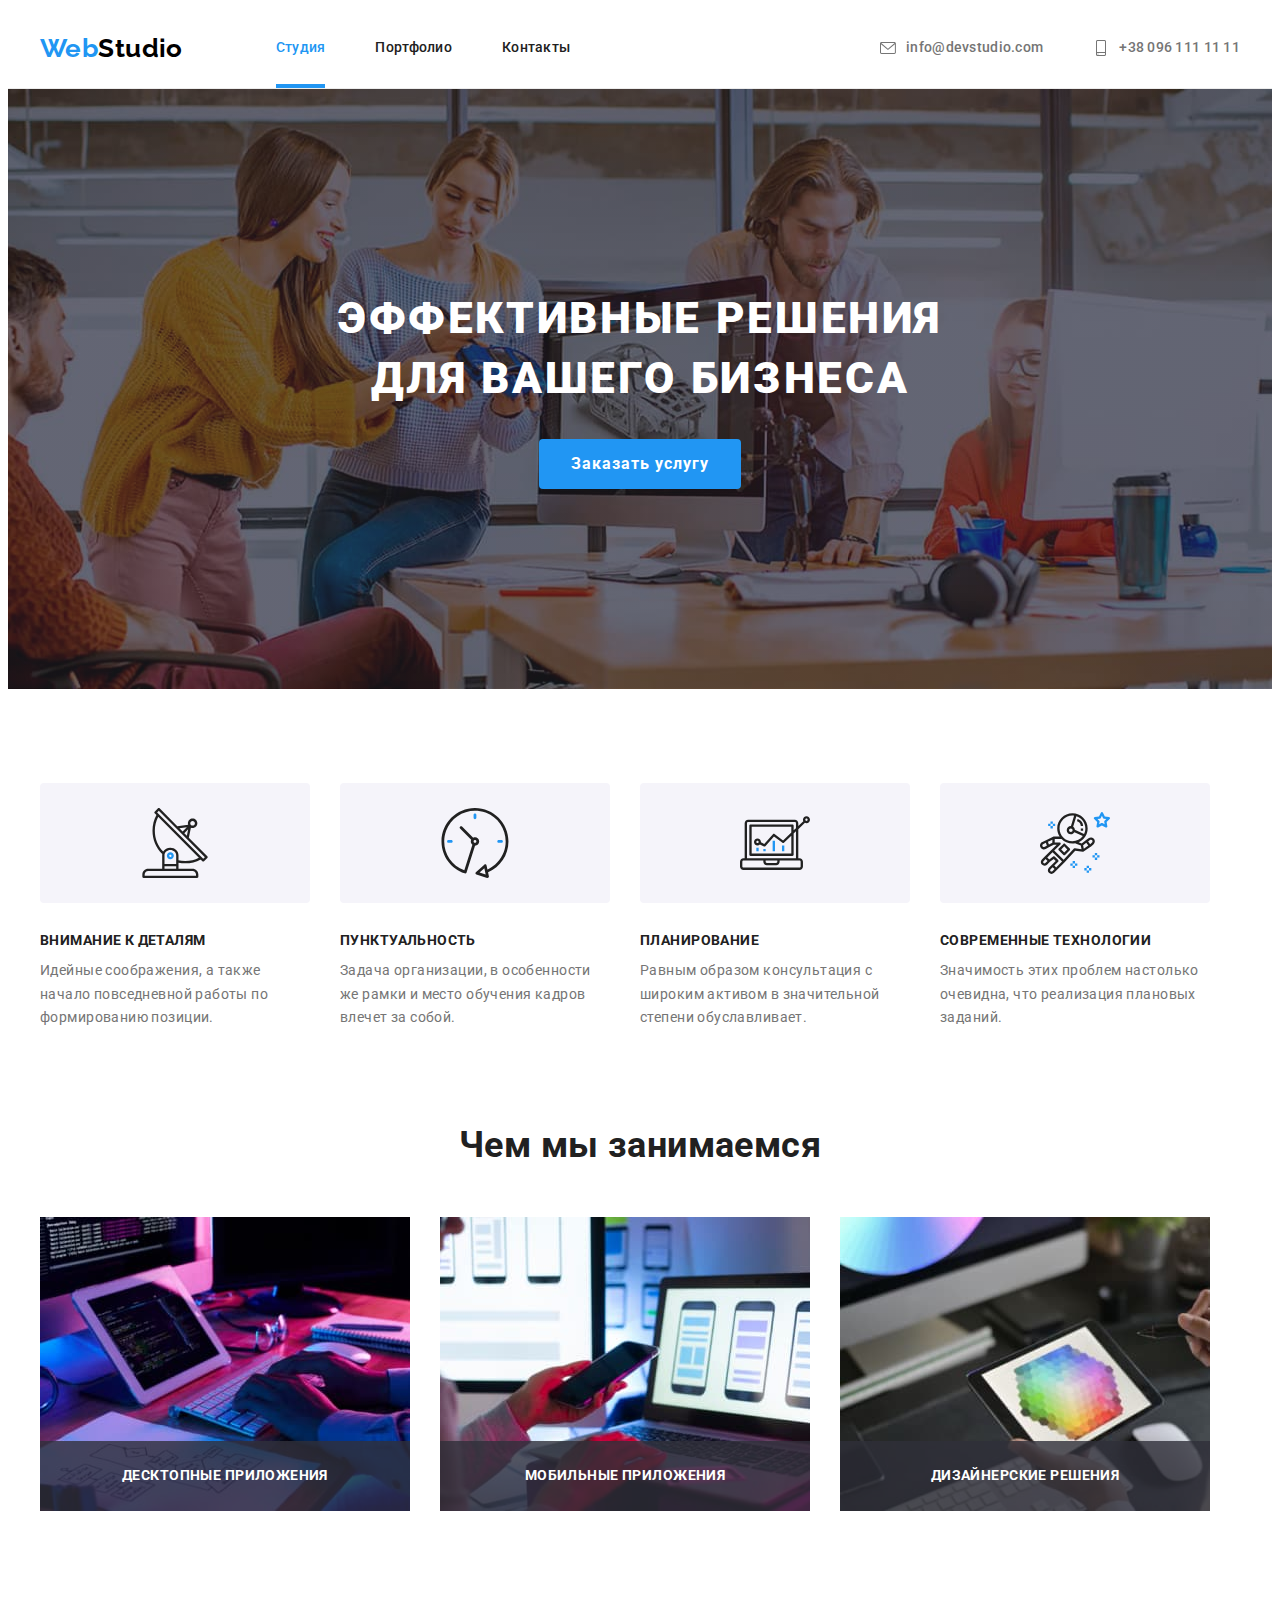
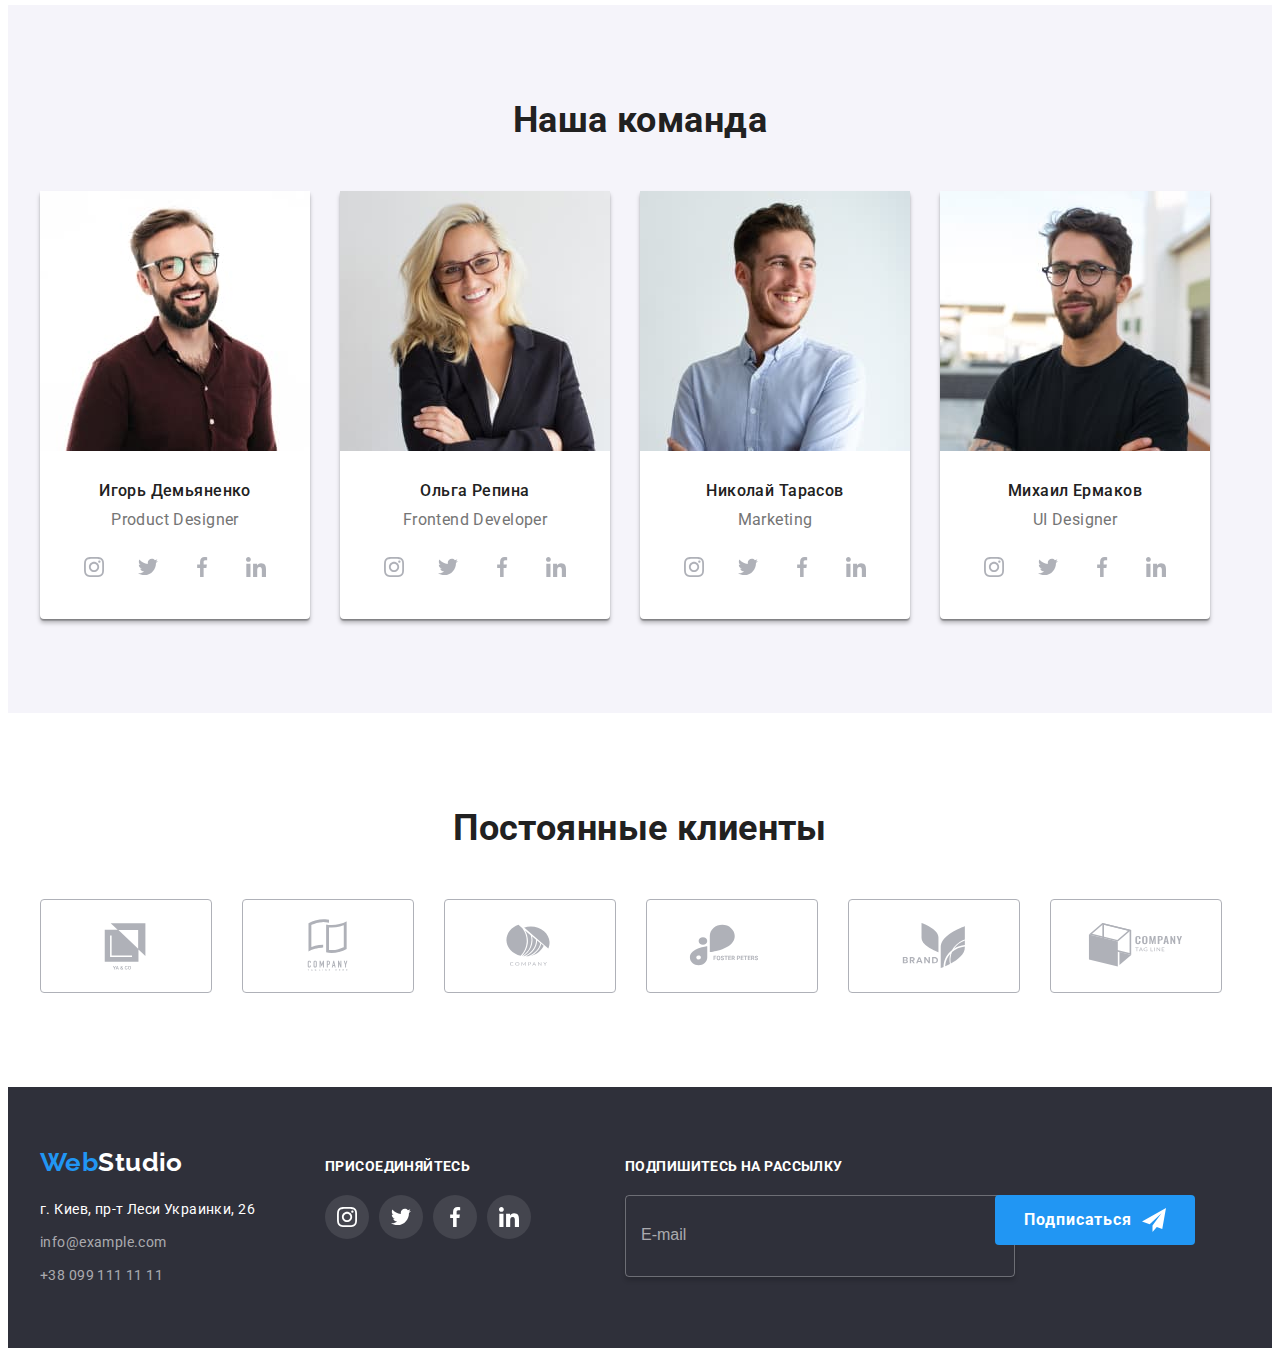
==== index.html @ c4091320 "Initial commit" ====
<!DOCTYPE html>
<html lang="ru">
  <head>
    <meta charset="UTF-8" />
    <meta http-equiv="X-UA-Compatible" content="IE=edge" />
    <meta name="goit-markup-hw-01" content="homework goit-markup-hw-01" />
    <title>WEBСтудия</title>
    <link rel="preconnect" href="https://fonts.googleapis.com" />
    <link rel="preconnect" href="https://fonts.gstatic.com" crossorigin />
    <link
      rel="stylesheet"
      href="https://cdnjs.cloudflare.com/ajax/libs/modern-normalize/1.1.0/modern-normalize.min.css"
      integrity="sha512-wpPYUAdjBVSE4KJnH1VR1HeZfpl1ub8YT/NKx4PuQ5NmX2tKuGu6U/JRp5y+Y8XG2tV+wKQpNHVUX03MfMFn9Q=="
      crossorigin="anonymous"
      referrerpolicy="no-referrer"
    />
    <link
      href="https://fonts.googleapis.com/css2?family=Raleway:wght@700&family=Roboto:wght@400;500;700;900&display=swap"
      rel="stylesheet"
    />
    <link rel="stylesheet" href="./css/main.min.css" />
</head>

  <body>
    <header class="header page-header--fixed" data-page-header>
      <div class="container">
        <!--navigation link-->
        <nav class="header__nav">
          <a href="./index.html" lang="en" class="brand-link link">
            <span class="brand-text-onehalf">Web</span><span class="brand-text-twohalf">Studio</span>
          </a>
          <ul class="header__list list">
            <li class="header__item">
              <a href="./index.html" class="header__link header__currentlink link">Студия</a>
            </li>
            <li class="header__item">
              <a href="./portfolio.html" class="header__link link">Портфолио</a>
            </li>
            <li class="header__item"><a href="" class="header__link link">Контакты</a></li>
          </ul>
        </nav>
        <ul class="header__contacts list">
          <li class="header__item header__item--muting">
            <a href="mailto:info@devstudio.com" class="header__link header__link--contact link">
              <svg class="header__icon">
                <use href="./images/icons.svg#icon-envelope"></use>
              </svg>
              info@devstudio.com
            </a>
          </li>
          <li class="header__item">
            <a href="tel:+380961111111" class="header__link header__link--contact link"
              ><svg class="header__icon">
                <use href="./images/icons.svg#icon-smartphone"></use>
              </svg>
              +38 096 111 11 11
            </a>
          </li>
        </ul>
      </div>
    </header>

    <main>
      <section class="tagline section">
        <div class="container">
          <h1 class="tagline__title">Эффективные решения для вашего бизнеса</h1>
          <button type="button" class="tagline__btn btn-fixed" data-modal-open>Заказать услугу</button>
        </div>
      </section>
      <section class="strengths section">
        <div class="container">
          <h2 hidden class="strengths__title visually-hidden">Наши качества</h2>
          <ul class="strengths__list list">
            <li class="strengths__item">
              <div class="strengths__accent">
                <svg class="strenghts__icon" width="70" height="70">
                  <use href="./images/icons.svg#icon-antenna"></use>
                </svg>
              </div>
              <h3 class="strengths__about">Внимание к деталям</h3>
              <p class="strengths__text">
                Идейные соображения, а также начало повседневной работы по формированию позиции.
              </p>
            </li>
            <li class="strengths__item">
              <div class="strengths__accent">
                <svg class="strenghts__icon" width="70" height="70">
                  <use href="./images/icons.svg#icon-clock"></use>
                </svg>
              </div>
              <h3 class="strengths__about">Пунктуальность</h3>
              <p class="strengths__text">
                Задача организации, в особенности же рамки и место обучения кадров влечет за собой.
              </p>
            </li>
            <li class="strengths__item">
              <div class="strengths__accent">
                <svg class="strenghts__icon" width="70" height="70">
                  <use href="./images/icons.svg#icon-diagram"></use>
                </svg>
              </div>
              <h3 class="strengths__about">Планирование</h3>
              <p class="strengths__text">
                Равным образом консультация с широким активом в значительной степени обуславливает.
              </p>
            </li>
            <li class="strengths__item">
              <div class="strengths__accent">
                <svg class="strenghts__icon" width="70" height="70">
                  <use href="./images/icons.svg#icon-astronaut"></use>
                </svg>
              </div>
              <h3 class="strengths__about">Современные технологии</h3>
              <p class="strengths__text">
                Значимость этих проблем настолько очевидна, что реализация плановых заданий.
              </p>
            </li>
          </ul>
        </div>
      </section>
      <section class="about section">
        <div class="container">
          <h2 class="about-title">Чем мы занимаемся</h2>
          <ul class="projects list">
            <li class="projects__item">
              <img
                src="./images/work-img-1.jpg"
                alt="Пример нашего проекта"
                width="370"
                height="294"
              />
              <p class="projects__title">Десктопные приложения</p>
            </li>
            <li class="projects__item">
              <img
                src="./images/work-img-2.jpg"
                alt="Пример нашего проекта"
                width="370"
                height="294"
              />
              <p class="projects__title">Мобильные приложения</p>
            </li>
            <li class="projects__item">
              <img
                src="./images/work-img-3.jpg"
                alt="Пример нашего проекта"
                width="370"
                height="294"
              />
              <p class="projects__title">Дизайнерские решения</p>
            </li>
          </ul>
        </div>
      </section>
      <section class="co-worker section">
        <div class="container">
          <h2 class="co-worker__title">Наша команда</h2>
          <ul class="employees list">
            <li class="employees__item">
              <img
                src="./images/command-photo-1.jpg"
                alt="Игорь Демьяненко"
                width="270"
                height="260"
              />
              <div class="employees__comment">
                <h3 class="employees__title">Игорь Демьяненко</h3>
                <p lang="en" class="employees__text">Product Designer</p>
                <ul class="soc list">
                  <li class="soc__item">
                    <a href="" class="soc__link link">
                      <svg class="soc__icon" width="20" height="20">
                        <use href="./images/icons.svg#icon-instagram"></use>
                      </svg>
                    </a>
                  </li>
                  <li class="soc__item">
                    <a href="" class="soc__link link">
                      <svg class="soc__icon" width="20" height="20">
                        <use href="./images/icons.svg#icon-twitter"></use>
                      </svg>
                    </a>
                  </li>
                  <li class="soc__item">
                    <a href="" class="soc__link link">
                      <svg class="soc__icon" width="20" height="20">
                        <use href="./images/icons.svg#icon-facebook"></use>
                      </svg>
                    </a>
                  </li>
                  <li class="soc__item">
                    <a href="" class="soc__link link">
                      <svg class="soc__icon" width="20" height="20">
                        <use href="./images/icons.svg#icon-linkedin"></use>
                      </svg>
                    </a>
                  </li>
                </ul>
              </div>
            </li>
            <li class="employees__item">
              <img src="./images/command-photo-2.jpg" alt="Ольга Репина" width="270" height="260" />
              <div class="employees__comment">
                <h3 class="employees__title">Ольга Репина</h3>
                <p lang="en" class="employees__text">Frontend Developer</p>
                <ul class="soc list">
                  <li class="soc__item">
                    <a href="" class="soc__link link">
                      <svg class="soc__icon" width="20" height="20">
                        <use href="./images/icons.svg#icon-instagram"></use>
                      </svg>
                    </a>
                  </li>
                  <li class="soc__item">
                    <a href="" class="soc__link link"
                      ><svg class="soc__icon" width="20" height="20">
                        <use href="./images/icons.svg#icon-twitter"></use></svg
                    ></a>
                  </li>
                  <li class="soc__item">
                    <a href="" class="soc__link link"
                      ><svg class="soc__icon" width="20" height="20">
                        <use href="./images/icons.svg#icon-facebook"></use></svg
                    ></a>
                  </li>
                  <li class="soc__item">
                    <a href="" class="soc__link link"
                      ><svg class="soc__icon" width="20" height="20">
                        <use href="./images/icons.svg#icon-linkedin"></use></svg
                    ></a>
                  </li>
                </ul>
              </div>
            </li>
            <li class="employees__item">
              <img
                src="./images/command-photo-3.jpg"
                alt="Николай Тарасов"
                width="270"
                height="260"
              />
              <div class="employees__comment">
                <h3 class="employees__title">Николай Тарасов</h3>
                <p lang="en" class="employees__text">Marketing</p>
                <ul class="soc list">
                  <li class="soc__item">
                    <a href="" class="soc__link link">
                      <svg class="soc__icon" width="20" height="20">
                        <use href="./images/icons.svg#icon-instagram"></use>
                      </svg>
                    </a>
                  </li>
                  <li class="soc__item">
                    <a href="" class="soc__link link"
                      ><svg class="soc__icon" width="20" height="20">
                        <use href="./images/icons.svg#icon-twitter"></use></svg
                    ></a>
                  </li>
                  <li class="soc__item">
                    <a href="" class="soc__link link"
                      ><svg class="soc__icon" width="20" height="20">
                        <use href="./images/icons.svg#icon-facebook"></use></svg
                    ></a>
                  </li>
                  <li class="soc__item">
                    <a href="" class="soc__link link"
                      ><svg class="soc__icon" width="20" height="20">
                        <use href="./images/icons.svg#icon-linkedin"></use></svg
                    ></a>
                  </li>
                </ul>
              </div>
            </li>
            <li class="employees__item">
              <img
                src="./images/command-photo-4.jpg"
                alt="Михаил Ермаков"
                width="270"
                height="260"
              />
              <div class="employees__comment">
                <h3 class="employees__title">Михаил Ермаков</h3>
                <p lang="en" class="employees__text">UI Designer</p>
                <ul class="soc list">
                  <li class="soc__item">
                    <a href="" class="soc__link link">
                      <svg class="soc__icon" width="20" height="20">
                        <use href="./images/icons.svg#icon-instagram"></use>
                      </svg>
                    </a>
                  </li>
                  <li class="soc__item">
                    <a href="" class="soc__link link"
                      ><svg class="soc__icon" width="20" height="20">
                        <use href="./images/icons.svg#icon-twitter"></use></svg
                    ></a>
                  </li>
                  <li class="soc__item">
                    <a href="" class="soc__link link"
                      ><svg class="soc__icon" width="20" height="20">
                        <use href="./images/icons.svg#icon-facebook"></use></svg
                    ></a>
                  </li>
                  <li class="soc__item">
                    <a href="" class="soc__link link"
                      ><svg class="soc__icon" width="20" height="20">
                        <use href="./images/icons.svg#icon-linkedin"></use></svg
                    ></a>
                  </li>
                </ul>
              </div>
            </li>
          </ul>
        </div>
      </section>
      <section class="partners section">
        <div class="container">
          <h2 class="partners__title">Постоянные клиенты</h2>
          <ul class="partners__list list">
            <li class="partners__item">
              <a href="" class="partners__link link">
                <svg class="partners__icon">
                  <use href="./images/icons.svg#icon-logo-1"></use>
                </svg>
              </a>
            </li>
            <li class="partners__item">
              <a href="" class="partners__link link">
                <svg class="partners__icon">
                  <use href="./images/icons.svg#icon-logo-2"></use>
                </svg>
              </a>
            </li>
            <li class="partners__item">
              <a href="" class="partners__link link">
                <svg class="partners__icon">
                  <use href="./images/icons.svg#icon-logo-3"></use>
                </svg>
              </a>
            </li>
            <li class="partners__item">
              <a href="" class="partners__link link">
                <svg class="partners__icon">
                  <use href="./images/icons.svg#icon-logo-4"></use>
                </svg>
              </a>
            </li>
            <li class="partners__item">
              <a href="" class="partners__link link">
                <svg class="partners__icon" >
                  <use href="./images/icons.svg#icon-logo-5"></use>
                </svg>
              </a>
            </li>
            <li class="partners__item">
              <a href="" class="partners__link link">
                <svg class="partners__icon" >
                  <use href="./images/icons.svg#icon-logo-6"></use>
                </svg>
              </a>
            </li>
          </ul>
        </div>
      </section>
    </main>

    <footer class="footer">
      <div class="container">
        <div class="footer-contacts">
          <a href="./index.html" lang="en" class="footer-brand-link link"
            ><span class="brand-text-onehalf">Web</span
            ><span class="brand-text-twohalf-second">Studio</span></a
          >
          <address class="footer-address">
            <ul class="address list">
              <li class="address__item">
                <a
                  href="https://goo.gl/maps/UJ2vtWxeUtUVGGgd9"
                  target="_blank"
                  rel="noreferrer nofollow noopener"
                  class="address__link address__link--geo link"
                  >г. Киев, пр-т Леси Украинки, 26</a
                >
              </li>
              <li class="address__item">
                <a href="mailto:info@example.com" class="address__link link">info@example.com</a>
              </li>
              <li class="address__item">
                <a href="tel:+380991111111" class="address__link link">+38 099 111 11 11</a>
              </li>
            </ul>
          </address>
        </div>
        <div class="our-soc">
          <h2 class="our-soc__title">Присоединяйтесь</h2>
          <ul class="our-soc__list list">
            <li class="our-soc__item">
              <a href="" class="our-soc__link link">
                <svg class="our-soc__icon" width="20" height="20">
                  <use href="./images/icons.svg#icon-instagram"></use>
                </svg>
              </a>
            </li>
            <li class="our-soc__item">
              <a href="" class="our-soc__link link">
                <svg class="our-soc__icon" width="20" height="20">
                  <use href="./images/icons.svg#icon-twitter"></use>
                </svg>
              </a>
            </li>
            <li class="our-soc__item">
              <a href="" class="our-soc__link link"
                ><svg class="our-soc__icon" width="20" height="20">
                  <use href="./images/icons.svg#icon-facebook"></use>
                </svg>
              </a>
            </li>
            <li class="our-soc__item">
              <a href="" class="our-soc__link link">
                <svg class="our-soc__icon" width="20" height="20">
                  <use href="./images/icons.svg#icon-linkedin"></use>
                </svg>
              </a>
            </li>
          </ul>
        </div>
        <div class="distribution">
          <p class="distribution__title">Подпишитесь на рассылку</p>
          <form  class="distribution__form">
          <label class="distribution__label">
            <input type="email" name="add-email-to-distribution" placeholder="E-mail" class="distribution__input" required>
          </label>
          <button type="submit" class="btn-fixed distribution__btn">
            Подписаться
            <svg class="distribution__icon" width="24" height="24">
              <use href="./images/icons.svg#icon-send"></use>
            </svg>
          </button>
          </form>
        </div>
      </div>
    </footer>
    <div class="backdrop is-hidden" data-modal>
      <div class="modal">
        <button type="button" class="modal-close-btn" data-modal-close>
          <svg class="modal-close-icon" width="18" height="18">
            <use href="./images/icons.svg#icon-close"></use>
          </svg>
        </button>
        <p class="modal-title">Оставьте свои данные, мы вам перезвоним</p>
        <form  class="modal-group-input">
          <label class="modal-label"><p class="modal-label-text">Имя</p><span class="modal-input-centre"><input type="text" name="visitor-name" class="modal-input" required
            ><svg class="modal-input-icon" width="18" height="18">
            <use href="./images/icons.svg#icon-person"></use>
          </svg></span></label>
          <label class="modal-label"><p class="modal-label-text">Телефон</p><span class="modal-input-centre"><input type="tel" name="visitor-tel" class="modal-input" required
            ><svg class="modal-input-icon" width="18" height="18">
            <use href="./images/icons.svg#icon-phone"></use>
          </svg></span></label>
          <label class="modal-label"><p class="modal-label-text">Почта</p><span class="modal-input-centre"><input type="email" name="visitor-email" class="modal-input" required
            ><svg class="modal-input-icon" width="18" height="18">
              <use href="./images/icons.svg#icon-mail"></use>
            </svg></span></label>
          <label class="modal-label" for="modal-comment"><p class="modal-label-text">Комментарий</p></label>
          <textarea name="modal-comment" id="modal-comment" placeholder="Введите текст" class="modal-input modal-textarea"></textarea>
          <label class="modal-label-check"><input type="checkbox" name="visitor-agreement" value="agreement" class="modal-input-chek visually-hidden"><svg class="modal-check-icon" width="16" height="15">
            <use href="./images/icons.svg#icon-check"></use>
          </svg><p class="modal-check-text">Соглашаюсь с рассылкой и принимаю&nbsp;</p><a href="" target="_blank" rel="noreferrer nofollow noopener" title="Условия договора" class="modal-link-agreement link">Условия договора</a></label>
          <button type="submit" class="modal-submit-btn btn-fixed">Отправить</button>
        </form>
      </div>
    </div>
    <script src="./js/modal.js"></script>
  </body>
</html>
---- css/main.min.css ----
:root{--brand-color-one: #2196f3;--brand-color-two: #000000;--brand-second-color-two: #ffffff;--main-color: #212121;--second-color: #757575;--accent-color: #2196f3;--main-backgroundcolor: #ffffff;--second-backgroundcolor: #e5e5e5;--accent-backgroundcolor: #f5f4fa;--tagline-backgroundcolor: #2f303a;--tagline-color: #ffffff;--btn-text-color: #ffffff;--btn-accent-backgroundcolor: #188ce8;--section-padding: 30px;--typical-distance: 30px;--margin-section: 215px}body{font-family:"Roboto",sans-serif;font-size:14px;letter-spacing:.03em;color:var(--main-color);background-color:var(--main-backgroundcolor)}a:focus,button:focus{outline-color:var(--accent-color)}address{font-style:normal}h1,h2,h3,h4,h5,h6,p{margin:0}img{display:block;max-width:100%;height:auto}.list{margin:0;padding-left:0;list-style:none}.link{text-decoration:none;color:inherit}.link::visited{text-decoration:none}.section{padding-bottom:94px}.container{width:1200px;padding:0 15px;margin:0 auto}.visually-hidden{position:absolute;width:1px;height:1px;margin:-1px;border:0;padding:0;white-space:nowrap;clip-path:inset(100%);clip:rect(0 0 0 0);overflow:hidden}.btn-fixed{min-width:200px;height:50px;font-family:inherit;font-weight:700;font-size:16px;line-height:1.88;display:block;align-items:center;text-align:center;letter-spacing:.06em;border:none;border-radius:4px;color:var(--btn-text-color);background-color:var(--accent-color);cursor:pointer}.is-hidden{opacity:0;visibility:hidden;pointer-events:none}.no-scroll{overflow:hidden;padding-right:17px}.brand-link{font-family:"Raleway";font-weight:700;font-size:26px;line-height:1.19;padding-top:25px;padding-bottom:25px;margin-right:93px}.brand-text-onehalf{color:var(--brand-color-one)}.brand-text-twohalf{color:var(--brand-color-two)}.brand-text-twohalf-second{color:var(--brand-second-color-two)}.footer-brand-link{font-family:"Raleway";font-weight:700;font-size:26px;line-height:1.19}.header{background-color:var(--main-backgroundcolor);border-bottom:1px solid #ececec;height:80px}.header__nav{display:flex;align-content:center;height:80px}.header__list{display:flex;margin:0 auto}.header__item{display:flex;align-content:center}.header__item:not(:last-child){margin-right:50px}.header__item--muting{color:var(--second-color)}.header__contacts{display:flex;align-content:center}.header__link{font-family:"Roboto";font-style:normal;font-weight:500;line-height:1.14;letter-spacing:.02em;color:var(--main-color);padding-top:32px;padding-bottom:28px;transition:color 250ms cubic-bezier(0.4, 0, 0.2, 1)}.header__link:hover,.header__link:focus{color:var(--accent-color)}.header__link--contact{color:var(--second-color);padding-bottom:32px;display:flex;align-items:center;gap:10px}.header__currentlink{display:flex;flex-direction:column;color:var(--accent-color);border-bottom:4px solid var(--accent-color)}.header__icon{fill:currentColor;width:16px;height:16px}.header .container{display:flex;align-content:center;justify-content:space-between}.tagline{background-color:var(--tagline-backgroundcolor);background-image:linear-gradient(rgba(47, 48, 58, 0.4), rgba(47, 48, 58, 0.4)),url(../images/home.jpg);background-repeat:no-repeat;background-position:center;background-size:cover;max-width:1600px;max-height:600px;margin:0 auto;padding:200px 0}.tagline__title{font-weight:900;font-size:44px;line-height:1.36;text-align:center;letter-spacing:.06em;text-transform:uppercase;color:var(--tagline-color);max-width:700px;margin-left:auto;margin-right:auto;margin-bottom:var(--typical-distance)}.tagline__btn{padding:10px 32px;margin:0 auto;transition:background-color 250ms cubic-bezier(0.4, 0, 0.2, 1)}.tagline__btn:hover,.tagline__btn:focus{background-color:var(--btn-accent-backgroundcolor)}.strengths{padding-top:94px}.strengths__list{display:flex;justify-content:center}.strengths__item:not(:last-child){margin-right:var(--typical-distance);max-width:270px}.strengths__accent{border-radius:4px;border:none;background-color:var(--accent-backgroundcolor);width:270px;height:120px;margin-bottom:var(--typical-distance);display:flex;align-items:center;justify-content:center}.strengths__about{font-weight:700;font-size:14px;line-height:1.14;text-transform:uppercase;color:var(--main-color);margin-bottom:10px}.strengths__text{font-size:14px;line-height:1.71;color:var(--second-color)}.about-title{font-weight:700;font-size:36px;line-height:1.17;text-align:center;color:var(--main-color);margin-bottom:50px}.projects{display:flex}.projects__item{position:relative}.projects__item:not(:last-child){margin-right:var(--typical-distance)}.projects__title{font-weight:700;line-height:1.14;text-align:center;text-transform:uppercase;color:#fff;width:100%;height:70px;background-color:rgba(47,48,58,.8);display:flex;align-items:center;justify-content:center;position:absolute;bottom:0}.co-worker{background-color:var(--accent-backgroundcolor);padding:94px 0}.co-worker__title{font-weight:700;font-size:36px;line-height:1.17;text-align:center;color:var(--main-color);margin-bottom:50px}.employees{display:flex}.employees__item{width:270px;height:428px;background-color:var(--main-backgroundcolor);border-radius:0px 0px 4px 4px;box-shadow:0px 4px 4px rgba(0,0,0,.25),0px 1px 1px rgba(0,0,0,.14),0px 2px 1px rgba(0,0,0,.2)}.employees__item:not(:last-child){margin-right:var(--typical-distance)}.employees__comment{padding-top:var(--typical-distance);padding-bottom:var(--typical-distance)}.employees__title{font-weight:500;font-size:16px;line-height:1.19;text-align:center;color:var(--main-color);margin-bottom:10px}.employees__text{font-size:16px;line-height:1.19;text-align:center;color:var(--second-color);margin-bottom:16px}.soc{display:flex;justify-content:center;background-color:var(--main-backgroundcolor)}.soc__item{width:44px;height:44px;border-radius:50%;color:#afb1b8;background-color:var(--main-backgroundcolor);margin-left:10px;transition:color 250ms cubic-bezier(0.4, 0, 0.2, 1),background-color 250ms cubic-bezier(0.4, 0, 0.2, 1)}.soc__item:first-child{margin-left:0}.soc__item:hover,.soc__item:focus{background-color:var(--accent-color);color:#fff}.soc__link{display:flex;align-items:center;justify-content:center;width:100%;height:100%;color:currentColor}.soc__icon{fill:currentColor}.partners{padding:94px 0}.partners__title{font-weight:700;font-size:36px;line-height:1.17;text-align:center;color:var(--main-color);margin-bottom:50px}.partners__list{display:flex}.partners__item{margin-left:30px}.partners__item:first-child{margin-left:0}.partners__link{display:flex;align-items:center;justify-content:center;width:170px;height:92px;border:1px solid #afb1b8;border-radius:4px;color:#afb1b8;transition:color 250ms cubic-bezier(0.4, 0, 0.2, 1),border-color 250ms cubic-bezier(0.4, 0, 0.2, 1)}.partners__link:focus,.partners__link:hover{color:var(--accent-color);border-color:var(--accent-color)}.partners__icon{fill:currentColor;width:106px;height:60px}.portfolio{padding-top:94px}.filters{display:flex;justify-content:center;margin-bottom:50px}.filters__item:not(:last-child){margin-right:8px}.filters__button{font-family:inherit;font-weight:500;font-size:16px;line-height:1.62;text-align:center;letter-spacing:.03em;color:var(--main-color);background-color:var(--accent-backgroundcolor);cursor:pointer;border:none;border-radius:4px;padding:6px 22px;transition:color 250ms cubic-bezier(0.4, 0, 0.2, 1),background-color 250ms cubic-bezier(0.4, 0, 0.2, 1),box-shadow 250ms cubic-bezier(0.4, 0, 0.2, 1)}.filters__button:hover,.filters__button:focus{color:var(--btn-text-color);background-color:var(--accent-color);box-shadow:0px 3px 1px rgba(0,0,0,.1),0px 1px 2px rgba(0,0,0,.08),0px 2px 2px rgba(0,0,0,.12)}.gallery{display:flex;flex-wrap:wrap;margin:-15px;border-top:none}.gallery__link{box-shadow:none;display:block;transition:box-shadow 250ms cubic-bezier(0.4, 0, 0.2, 1)}.gallery__link:hover,.gallery__link:focus{box-shadow:0px 1px 1px rgba(0,0,0,.12),0px 4px 4px rgba(0,0,0,.06),1px 4px 6px rgba(0,0,0,.16)}.gallery__item{flex-basis:calc(33.3333333333% - var(--typical-distance));margin:calc(var(--typical-distance)/2)}.gallery__content{padding:20px 24px;border:1px solid #eee;border-top:none}.gallery__title{font-weight:700;font-size:18px;line-height:2;letter-spacing:.06em;color:var(--main-color);margin-bottom:4px}.gallery__text{font-size:16px;line-height:1.88;color:var(--second-color)}.gallery__slide{position:relative;overflow:hidden}.gallery__about{font-size:18px;line-height:1.56;color:#fff;background-color:rgba(33,150,243,.9);position:absolute;top:0;height:100%;overflow:auto;padding:63px 24px;transform:translateY(100%);transition:transform 250ms cubic-bezier(0.4, 0, 0.2, 1)}.gallery__link:focus .gallery__about,.gallery__link:hover .gallery__about{transform:translateY(0%)}.gallery__about::-webkit-scrollbar{width:4px}.gallery__about::-webkit-scrollbar-track{box-shadow:inset 0 0 6px rgba(0,0,0,.3)}.gallery__about::-webkit-scrollbar-thumb{background-color:#2164ff;outline:1px solid #708090}.address__item:not(:last-child){margin-bottom:9px}.address__link{line-height:1.71;color:rgba(255,255,255,.6);transition:color 250ms cubic-bezier(0.4, 0, 0.2, 1)}.address__link:hover,.address__link:focus{color:var(--accent-color)}.address__link--geo{color:var(--tagline-color)}.our-soc{margin-left:70px;margin-right:94px}.our-soc__title{font-weight:700;font-size:14px;line-height:1.14;text-transform:uppercase;color:#fff;margin-bottom:20px}.our-soc__list{display:flex;justify-content:center}.our-soc__item{margin-left:10px}.our-soc__item:first-child{margin-left:0}.our-soc__link{display:flex;align-items:center;justify-content:center;width:44px;height:44px;border-radius:50%;color:#fff;background-color:rgba(255,255,255,.1);transition:background-color 250ms cubic-bezier(0.4, 0, 0.2, 1)}.our-soc__link:hover,.our-soc__link:focus{background-color:var(--accent-color)}.our-soc__icon{fill:currentColor}.distribution{width:570px}.distribution__title{font-weight:700;font-size:14px;line-height:1.14;text-transform:uppercase;color:#fff;margin-bottom:20px}.distribution__form{display:flex;justify-content:space-between}.distribution__label{margin-right:12px;width:100%}.distribution__input{height:50px;width:100%;background-color:rgba(0,0,0,0);border:1px solid rgba(255,255,255,.3);box-shadow:0px 4px 4px rgba(0,0,0,.15);border-radius:4px;padding:15px;color:var(--main-backgroundcolor)}.distribution__input::placeholder{font-size:16px;line-height:1.25;color:rgba(255,255,255,.6)}.distribution__btn{display:flex;align-items:center;justify-content:center;margin:0 auto;transition:background-color 250ms cubic-bezier(0.4, 0, 0.2, 1)}.distribution__btn:hover,.distribution__btn:focus{background-color:var(--btn-accent-backgroundcolor)}.distribution__icon{fill:currentColor;margin-left:10px}.footer{background-color:var(--tagline-backgroundcolor);padding-top:60px;padding-bottom:60px}.footer-brand-link{display:block;margin-bottom:20px}.footer .container{display:flex;align-items:baseline}.backdrop{position:fixed;top:0;left:0;width:100%;height:100%;background-color:rgba(25,28,38,.252);transition:opacity 250ms cubic-bezier(0.4, 0, 0.2, 1),visibility 250ms cubic-bezier(0.4, 0, 0.2, 1)}.backdrop.is-hidden .modal{transform:scale(0) rotate(-360deg)}.modal{position:absolute;top:calc((100% - 581px)/2);left:calc((100% - 528px)/2);min-width:528px;min-height:581px;background-color:#fff;border-radius:4px;transform:scale(1) rotate(0);transition:transform 250ms cubic-bezier(0.4, 0, 0.2, 1);padding:40px}.modal-close-btn{position:absolute;right:8px;top:8px;width:30px;height:30px;border:1px solid #999;border-radius:50%;background-color:rgba(0,0,0,0);display:flex;align-items:center;justify-content:center;color:#000}.modal-close-btn:hover,.modal-close-btn:focus{cursor:pointer;color:var(--btn-accent-backgroundcolor)}.modal-close-icon{fill:currentColor;transition:fill 250ms cubic-bezier(0.4, 0, 0.2, 1)}.modal-title{font-weight:700;font-size:20px;line-height:1.15;text-align:center;color:var(--main-color);margin-bottom:12px}.modal-group-input{display:flex;flex-direction:column}.modal-label{font-size:12px;line-height:1.17;letter-spacing:.01em;color:#757575;margin-bottom:4px}.modal-input-centre{position:relative;padding:12px 0px;margin-bottom:10px}.modal-input-icon{position:absolute;left:12px;top:50%;transform:translateY(-50%);fill:var(--main-color);transition:fill 250ms cubic-bezier(0.4, 0, 0.2, 1);z-index:-1}.modal-label-text{margin-bottom:4px}.modal-input{height:40px;width:100%;background-color:rgba(0,0,0,0);border:1px solid rgba(33,33,33,.2);border-radius:4px;padding-left:42px;outline-color:inherit;transition:color 250ms cubic-bezier(0.4, 0, 0.2, 1),border 250ms cubic-bezier(0.4, 0, 0.2, 1)}.modal-input::placeholder{color:rgba(117,117,117,.5)}.modal-input:hover,.modal-input:focus{border:1px solid var(--accent-color)}.modal-input:focus{outline-color:var(--accent-color)}.modal-input:hover~.modal-input-icon,.modal-input:focus~.modal-input-icon{fill:var(--accent-color)}.modal-textarea{width:100%;height:120px;resize:none;padding:12px 16px;margin-bottom:20px}.modal-label-check{display:flex;align-items:center;justify-content:center;margin-bottom:30px}.modal-check-icon{margin-right:7px;fill:rgba(0,0,0,0);border:1px solid var(--main-color);border-radius:2px;transition:background-color 250ms cubic-bezier(0.4, 0, 0.2, 1),fill 250ms cubic-bezier(0.4, 0, 0.2, 1),border 250ms cubic-bezier(0.4, 0, 0.2, 1)}.modal-input-chek:checked~.modal-check-icon{fill:var(--main-backgroundcolor);background-color:var(--accent-color);border:none}.modal-check-text{font-size:14px;line-height:1.71;color:var(--second-color)}.modal-link-agreement{font-size:14px;line-height:1.71;text-decoration-line:underline;color:var(--accent-color);margin-left:5px}.modal-submit-btn{display:flex;align-items:center;justify-content:center;margin:0 auto;transition:background-color 250ms cubic-bezier(0.4, 0, 0.2, 1)}.modal-submit-btn:hover,.modal-submit-btn:focus{background-color:var(--btn-accent-backgroundcolor)}/*# sourceMappingURL=main.min.css.map */
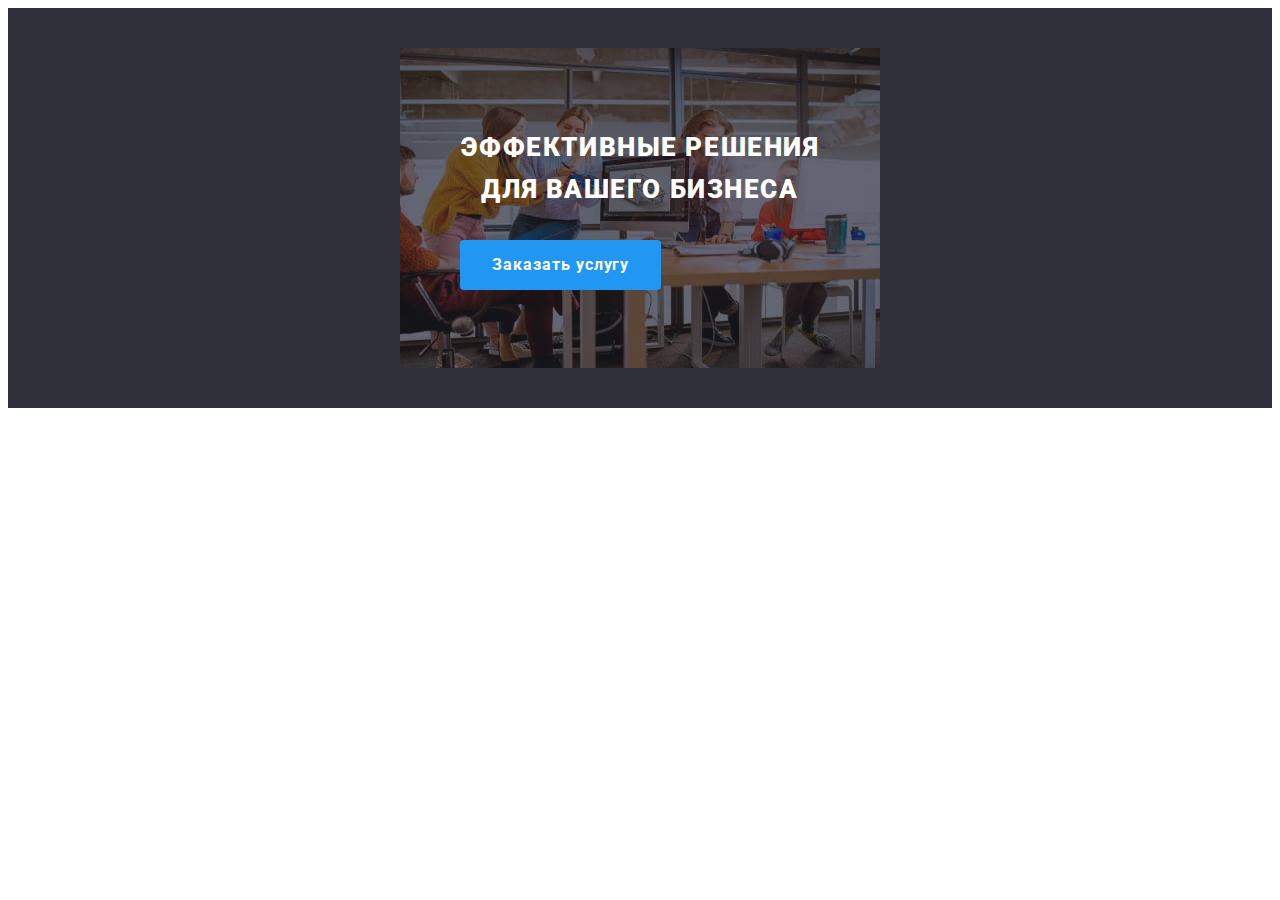
==== commit 2233351f: "tagline only adaptive" ====
--- a/index.html
+++ b/index.html
@@ -3,7 +3,7 @@
   <head>
     <meta charset="UTF-8" />
     <meta http-equiv="X-UA-Compatible" content="IE=edge" />
-    <meta name="goit-markup-hw-01" content="homework goit-markup-hw-01" />
+    <meta name="goit-markup-hw-08" content="homework goit-markup-hw-08" />
     <title>WEBСтудия</title>
     <link rel="preconnect" href="https://fonts.googleapis.com" />
     <link rel="preconnect" href="https://fonts.gstatic.com" crossorigin />
@@ -22,9 +22,8 @@
 </head>
 
   <body>
-    <header class="header page-header--fixed" data-page-header>
+    <!-- <header class="header page-header--fixed" data-page-header>
       <div class="container">
-        <!--navigation link-->
         <nav class="header__nav">
           <a href="./index.html" lang="en" class="brand-link link">
             <span class="brand-text-onehalf">Web</span><span class="brand-text-twohalf">Studio</span>
@@ -58,7 +57,7 @@
           </li>
         </ul>
       </div>
-    </header>
+    </header> -->
 
     <main>
       <section class="tagline section">
@@ -67,7 +66,7 @@
           <button type="button" class="tagline__btn btn-fixed" data-modal-open>Заказать услугу</button>
         </div>
       </section>
-      <section class="strengths section">
+      <!-- <section class="strengths section">
         <div class="container">
           <h2 hidden class="strengths__title visually-hidden">Наши качества</h2>
           <ul class="strengths__list list">
@@ -117,8 +116,8 @@
             </li>
           </ul>
         </div>
-      </section>
-      <section class="about section">
+      </section> -->
+      <!-- <section class="about section">
         <div class="container">
           <h2 class="about-title">Чем мы занимаемся</h2>
           <ul class="projects list">
@@ -151,8 +150,8 @@
             </li>
           </ul>
         </div>
-      </section>
-      <section class="co-worker section">
+      </section> -->
+      <!-- <section class="co-worker section">
         <div class="container">
           <h2 class="co-worker__title">Наша команда</h2>
           <ul class="employees list">
@@ -312,8 +311,8 @@
             </li>
           </ul>
         </div>
-      </section>
-      <section class="partners section">
+      </section> -->
+      <!-- <section class="partners section">
         <div class="container">
           <h2 class="partners__title">Постоянные клиенты</h2>
           <ul class="partners__list list">
@@ -361,10 +360,10 @@
             </li>
           </ul>
         </div>
-      </section>
+      </section> -->
     </main>
 
-    <footer class="footer">
+    <!-- <footer class="footer">
       <div class="container">
         <div class="footer-contacts">
           <a href="./index.html" lang="en" class="footer-brand-link link"
@@ -439,8 +438,8 @@
           </form>
         </div>
       </div>
-    </footer>
-    <div class="backdrop is-hidden" data-modal>
+    </footer> -->
+    <!-- <div class="backdrop is-hidden" data-modal>
       <div class="modal">
         <button type="button" class="modal-close-btn" data-modal-close>
           <svg class="modal-close-icon" width="18" height="18">
@@ -469,7 +468,7 @@
           <button type="submit" class="modal-submit-btn btn-fixed">Отправить</button>
         </form>
       </div>
-    </div>
-    <script src="./js/modal.js"></script>
+    </div> -->
+    <!-- <script src="./js/modal.js"></script> -->
   </body>
 </html>
--- a/css/main.min.css
+++ b/css/main.min.css
@@ -1 +1 @@
-:root{--brand-color-one: #2196f3;--brand-color-two: #000000;--brand-second-color-two: #ffffff;--main-color: #212121;--second-color: #757575;--accent-color: #2196f3;--main-backgroundcolor: #ffffff;--second-backgroundcolor: #e5e5e5;--accent-backgroundcolor: #f5f4fa;--tagline-backgroundcolor: #2f303a;--tagline-color: #ffffff;--btn-text-color: #ffffff;--btn-accent-backgroundcolor: #188ce8;--section-padding: 30px;--typical-distance: 30px;--margin-section: 215px}body{font-family:"Roboto",sans-serif;font-size:14px;letter-spacing:.03em;color:var(--main-color);background-color:var(--main-backgroundcolor)}a:focus,button:focus{outline-color:var(--accent-color)}address{font-style:normal}h1,h2,h3,h4,h5,h6,p{margin:0}img{display:block;max-width:100%;height:auto}.list{margin:0;padding-left:0;list-style:none}.link{text-decoration:none;color:inherit}.link::visited{text-decoration:none}.section{padding-bottom:94px}.container{width:1200px;padding:0 15px;margin:0 auto}.visually-hidden{position:absolute;width:1px;height:1px;margin:-1px;border:0;padding:0;white-space:nowrap;clip-path:inset(100%);clip:rect(0 0 0 0);overflow:hidden}.btn-fixed{min-width:200px;height:50px;font-family:inherit;font-weight:700;font-size:16px;line-height:1.88;display:block;align-items:center;text-align:center;letter-spacing:.06em;border:none;border-radius:4px;color:var(--btn-text-color);background-color:var(--accent-color);cursor:pointer}.is-hidden{opacity:0;visibility:hidden;pointer-events:none}.no-scroll{overflow:hidden;padding-right:17px}.brand-link{font-family:"Raleway";font-weight:700;font-size:26px;line-height:1.19;padding-top:25px;padding-bottom:25px;margin-right:93px}.brand-text-onehalf{color:var(--brand-color-one)}.brand-text-twohalf{color:var(--brand-color-two)}.brand-text-twohalf-second{color:var(--brand-second-color-two)}.footer-brand-link{font-family:"Raleway";font-weight:700;font-size:26px;line-height:1.19}.header{background-color:var(--main-backgroundcolor);border-bottom:1px solid #ececec;height:80px}.header__nav{display:flex;align-content:center;height:80px}.header__list{display:flex;margin:0 auto}.header__item{display:flex;align-content:center}.header__item:not(:last-child){margin-right:50px}.header__item--muting{color:var(--second-color)}.header__contacts{display:flex;align-content:center}.header__link{font-family:"Roboto";font-style:normal;font-weight:500;line-height:1.14;letter-spacing:.02em;color:var(--main-color);padding-top:32px;padding-bottom:28px;transition:color 250ms cubic-bezier(0.4, 0, 0.2, 1)}.header__link:hover,.header__link:focus{color:var(--accent-color)}.header__link--contact{color:var(--second-color);padding-bottom:32px;display:flex;align-items:center;gap:10px}.header__currentlink{display:flex;flex-direction:column;color:var(--accent-color);border-bottom:4px solid var(--accent-color)}.header__icon{fill:currentColor;width:16px;height:16px}.header .container{display:flex;align-content:center;justify-content:space-between}.tagline{background-color:var(--tagline-backgroundcolor);background-image:linear-gradient(rgba(47, 48, 58, 0.4), rgba(47, 48, 58, 0.4)),url(../images/home.jpg);background-repeat:no-repeat;background-position:center;background-size:cover;max-width:1600px;max-height:600px;margin:0 auto;padding:200px 0}.tagline__title{font-weight:900;font-size:44px;line-height:1.36;text-align:center;letter-spacing:.06em;text-transform:uppercase;color:var(--tagline-color);max-width:700px;margin-left:auto;margin-right:auto;margin-bottom:var(--typical-distance)}.tagline__btn{padding:10px 32px;margin:0 auto;transition:background-color 250ms cubic-bezier(0.4, 0, 0.2, 1)}.tagline__btn:hover,.tagline__btn:focus{background-color:var(--btn-accent-backgroundcolor)}.strengths{padding-top:94px}.strengths__list{display:flex;justify-content:center}.strengths__item:not(:last-child){margin-right:var(--typical-distance);max-width:270px}.strengths__accent{border-radius:4px;border:none;background-color:var(--accent-backgroundcolor);width:270px;height:120px;margin-bottom:var(--typical-distance);display:flex;align-items:center;justify-content:center}.strengths__about{font-weight:700;font-size:14px;line-height:1.14;text-transform:uppercase;color:var(--main-color);margin-bottom:10px}.strengths__text{font-size:14px;line-height:1.71;color:var(--second-color)}.about-title{font-weight:700;font-size:36px;line-height:1.17;text-align:center;color:var(--main-color);margin-bottom:50px}.projects{display:flex}.projects__item{position:relative}.projects__item:not(:last-child){margin-right:var(--typical-distance)}.projects__title{font-weight:700;line-height:1.14;text-align:center;text-transform:uppercase;color:#fff;width:100%;height:70px;background-color:rgba(47,48,58,.8);display:flex;align-items:center;justify-content:center;position:absolute;bottom:0}.co-worker{background-color:var(--accent-backgroundcolor);padding:94px 0}.co-worker__title{font-weight:700;font-size:36px;line-height:1.17;text-align:center;color:var(--main-color);margin-bottom:50px}.employees{display:flex}.employees__item{width:270px;height:428px;background-color:var(--main-backgroundcolor);border-radius:0px 0px 4px 4px;box-shadow:0px 4px 4px rgba(0,0,0,.25),0px 1px 1px rgba(0,0,0,.14),0px 2px 1px rgba(0,0,0,.2)}.employees__item:not(:last-child){margin-right:var(--typical-distance)}.employees__comment{padding-top:var(--typical-distance);padding-bottom:var(--typical-distance)}.employees__title{font-weight:500;font-size:16px;line-height:1.19;text-align:center;color:var(--main-color);margin-bottom:10px}.employees__text{font-size:16px;line-height:1.19;text-align:center;color:var(--second-color);margin-bottom:16px}.soc{display:flex;justify-content:center;background-color:var(--main-backgroundcolor)}.soc__item{width:44px;height:44px;border-radius:50%;color:#afb1b8;background-color:var(--main-backgroundcolor);margin-left:10px;transition:color 250ms cubic-bezier(0.4, 0, 0.2, 1),background-color 250ms cubic-bezier(0.4, 0, 0.2, 1)}.soc__item:first-child{margin-left:0}.soc__item:hover,.soc__item:focus{background-color:var(--accent-color);color:#fff}.soc__link{display:flex;align-items:center;justify-content:center;width:100%;height:100%;color:currentColor}.soc__icon{fill:currentColor}.partners{padding:94px 0}.partners__title{font-weight:700;font-size:36px;line-height:1.17;text-align:center;color:var(--main-color);margin-bottom:50px}.partners__list{display:flex}.partners__item{margin-left:30px}.partners__item:first-child{margin-left:0}.partners__link{display:flex;align-items:center;justify-content:center;width:170px;height:92px;border:1px solid #afb1b8;border-radius:4px;color:#afb1b8;transition:color 250ms cubic-bezier(0.4, 0, 0.2, 1),border-color 250ms cubic-bezier(0.4, 0, 0.2, 1)}.partners__link:focus,.partners__link:hover{color:var(--accent-color);border-color:var(--accent-color)}.partners__icon{fill:currentColor;width:106px;height:60px}.portfolio{padding-top:94px}.filters{display:flex;justify-content:center;margin-bottom:50px}.filters__item:not(:last-child){margin-right:8px}.filters__button{font-family:inherit;font-weight:500;font-size:16px;line-height:1.62;text-align:center;letter-spacing:.03em;color:var(--main-color);background-color:var(--accent-backgroundcolor);cursor:pointer;border:none;border-radius:4px;padding:6px 22px;transition:color 250ms cubic-bezier(0.4, 0, 0.2, 1),background-color 250ms cubic-bezier(0.4, 0, 0.2, 1),box-shadow 250ms cubic-bezier(0.4, 0, 0.2, 1)}.filters__button:hover,.filters__button:focus{color:var(--btn-text-color);background-color:var(--accent-color);box-shadow:0px 3px 1px rgba(0,0,0,.1),0px 1px 2px rgba(0,0,0,.08),0px 2px 2px rgba(0,0,0,.12)}.gallery{display:flex;flex-wrap:wrap;margin:-15px;border-top:none}.gallery__link{box-shadow:none;display:block;transition:box-shadow 250ms cubic-bezier(0.4, 0, 0.2, 1)}.gallery__link:hover,.gallery__link:focus{box-shadow:0px 1px 1px rgba(0,0,0,.12),0px 4px 4px rgba(0,0,0,.06),1px 4px 6px rgba(0,0,0,.16)}.gallery__item{flex-basis:calc(33.3333333333% - var(--typical-distance));margin:calc(var(--typical-distance)/2)}.gallery__content{padding:20px 24px;border:1px solid #eee;border-top:none}.gallery__title{font-weight:700;font-size:18px;line-height:2;letter-spacing:.06em;color:var(--main-color);margin-bottom:4px}.gallery__text{font-size:16px;line-height:1.88;color:var(--second-color)}.gallery__slide{position:relative;overflow:hidden}.gallery__about{font-size:18px;line-height:1.56;color:#fff;background-color:rgba(33,150,243,.9);position:absolute;top:0;height:100%;overflow:auto;padding:63px 24px;transform:translateY(100%);transition:transform 250ms cubic-bezier(0.4, 0, 0.2, 1)}.gallery__link:focus .gallery__about,.gallery__link:hover .gallery__about{transform:translateY(0%)}.gallery__about::-webkit-scrollbar{width:4px}.gallery__about::-webkit-scrollbar-track{box-shadow:inset 0 0 6px rgba(0,0,0,.3)}.gallery__about::-webkit-scrollbar-thumb{background-color:#2164ff;outline:1px solid #708090}.address__item:not(:last-child){margin-bottom:9px}.address__link{line-height:1.71;color:rgba(255,255,255,.6);transition:color 250ms cubic-bezier(0.4, 0, 0.2, 1)}.address__link:hover,.address__link:focus{color:var(--accent-color)}.address__link--geo{color:var(--tagline-color)}.our-soc{margin-left:70px;margin-right:94px}.our-soc__title{font-weight:700;font-size:14px;line-height:1.14;text-transform:uppercase;color:#fff;margin-bottom:20px}.our-soc__list{display:flex;justify-content:center}.our-soc__item{margin-left:10px}.our-soc__item:first-child{margin-left:0}.our-soc__link{display:flex;align-items:center;justify-content:center;width:44px;height:44px;border-radius:50%;color:#fff;background-color:rgba(255,255,255,.1);transition:background-color 250ms cubic-bezier(0.4, 0, 0.2, 1)}.our-soc__link:hover,.our-soc__link:focus{background-color:var(--accent-color)}.our-soc__icon{fill:currentColor}.distribution{width:570px}.distribution__title{font-weight:700;font-size:14px;line-height:1.14;text-transform:uppercase;color:#fff;margin-bottom:20px}.distribution__form{display:flex;justify-content:space-between}.distribution__label{margin-right:12px;width:100%}.distribution__input{height:50px;width:100%;background-color:rgba(0,0,0,0);border:1px solid rgba(255,255,255,.3);box-shadow:0px 4px 4px rgba(0,0,0,.15);border-radius:4px;padding:15px;color:var(--main-backgroundcolor)}.distribution__input::placeholder{font-size:16px;line-height:1.25;color:rgba(255,255,255,.6)}.distribution__btn{display:flex;align-items:center;justify-content:center;margin:0 auto;transition:background-color 250ms cubic-bezier(0.4, 0, 0.2, 1)}.distribution__btn:hover,.distribution__btn:focus{background-color:var(--btn-accent-backgroundcolor)}.distribution__icon{fill:currentColor;margin-left:10px}.footer{background-color:var(--tagline-backgroundcolor);padding-top:60px;padding-bottom:60px}.footer-brand-link{display:block;margin-bottom:20px}.footer .container{display:flex;align-items:baseline}.backdrop{position:fixed;top:0;left:0;width:100%;height:100%;background-color:rgba(25,28,38,.252);transition:opacity 250ms cubic-bezier(0.4, 0, 0.2, 1),visibility 250ms cubic-bezier(0.4, 0, 0.2, 1)}.backdrop.is-hidden .modal{transform:scale(0) rotate(-360deg)}.modal{position:absolute;top:calc((100% - 581px)/2);left:calc((100% - 528px)/2);min-width:528px;min-height:581px;background-color:#fff;border-radius:4px;transform:scale(1) rotate(0);transition:transform 250ms cubic-bezier(0.4, 0, 0.2, 1);padding:40px}.modal-close-btn{position:absolute;right:8px;top:8px;width:30px;height:30px;border:1px solid #999;border-radius:50%;background-color:rgba(0,0,0,0);display:flex;align-items:center;justify-content:center;color:#000}.modal-close-btn:hover,.modal-close-btn:focus{cursor:pointer;color:var(--btn-accent-backgroundcolor)}.modal-close-icon{fill:currentColor;transition:fill 250ms cubic-bezier(0.4, 0, 0.2, 1)}.modal-title{font-weight:700;font-size:20px;line-height:1.15;text-align:center;color:var(--main-color);margin-bottom:12px}.modal-group-input{display:flex;flex-direction:column}.modal-label{font-size:12px;line-height:1.17;letter-spacing:.01em;color:#757575;margin-bottom:4px}.modal-input-centre{position:relative;padding:12px 0px;margin-bottom:10px}.modal-input-icon{position:absolute;left:12px;top:50%;transform:translateY(-50%);fill:var(--main-color);transition:fill 250ms cubic-bezier(0.4, 0, 0.2, 1);z-index:-1}.modal-label-text{margin-bottom:4px}.modal-input{height:40px;width:100%;background-color:rgba(0,0,0,0);border:1px solid rgba(33,33,33,.2);border-radius:4px;padding-left:42px;outline-color:inherit;transition:color 250ms cubic-bezier(0.4, 0, 0.2, 1),border 250ms cubic-bezier(0.4, 0, 0.2, 1)}.modal-input::placeholder{color:rgba(117,117,117,.5)}.modal-input:hover,.modal-input:focus{border:1px solid var(--accent-color)}.modal-input:focus{outline-color:var(--accent-color)}.modal-input:hover~.modal-input-icon,.modal-input:focus~.modal-input-icon{fill:var(--accent-color)}.modal-textarea{width:100%;height:120px;resize:none;padding:12px 16px;margin-bottom:20px}.modal-label-check{display:flex;align-items:center;justify-content:center;margin-bottom:30px}.modal-check-icon{margin-right:7px;fill:rgba(0,0,0,0);border:1px solid var(--main-color);border-radius:2px;transition:background-color 250ms cubic-bezier(0.4, 0, 0.2, 1),fill 250ms cubic-bezier(0.4, 0, 0.2, 1),border 250ms cubic-bezier(0.4, 0, 0.2, 1)}.modal-input-chek:checked~.modal-check-icon{fill:var(--main-backgroundcolor);background-color:var(--accent-color);border:none}.modal-check-text{font-size:14px;line-height:1.71;color:var(--second-color)}.modal-link-agreement{font-size:14px;line-height:1.71;text-decoration-line:underline;color:var(--accent-color);margin-left:5px}.modal-submit-btn{display:flex;align-items:center;justify-content:center;margin:0 auto;transition:background-color 250ms cubic-bezier(0.4, 0, 0.2, 1)}.modal-submit-btn:hover,.modal-submit-btn:focus{background-color:var(--btn-accent-backgroundcolor)}/*# sourceMappingURL=main.min.css.map */+:root{--brand-color-one: #2196f3;--brand-color-two: #000000;--brand-second-color-two: #ffffff;--main-color: #212121;--second-color: #757575;--accent-color: #2196f3;--main-backgroundcolor: #ffffff;--second-backgroundcolor: #e5e5e5;--accent-backgroundcolor: #f5f4fa;--tagline-backgroundcolor: #2f303a;--tagline-color: #ffffff;--btn-text-color: #ffffff;--btn-accent-backgroundcolor: #188ce8;--section-padding: 30px;--typical-distance: 30px;--margin-section: 215px}body{font-family:"Roboto",sans-serif;font-size:14px;letter-spacing:.03em;color:var(--main-color);background-color:var(--main-backgroundcolor)}a:focus,button:focus{outline-color:var(--accent-color)}address{font-style:normal}h1,h2,h3,h4,h5,h6,p{margin:0}img{display:block;height:auto}section{width:100%}.list{margin:0;padding-left:0;list-style:none}.link{text-decoration:none;color:inherit}.link::visited{text-decoration:none}.container{width:320px}@media screen and (min-width: 480px){.container{width:480px}}@media screen and (min-width: 768px){.container{width:768px}}@media screen and (min-width: 1200px){.container{width:1200px;padding:0 15px}}.visually-hidden{position:absolute;width:1px;height:1px;margin:-1px;border:0;padding:0;white-space:nowrap;clip-path:inset(100%);clip:rect(0 0 0 0);overflow:hidden}.btn-fixed{min-width:200px;height:50px;font-family:inherit;font-weight:700;font-size:16px;line-height:1.88;display:block;align-items:center;text-align:center;letter-spacing:.06em;border:none;border-radius:4px;color:var(--btn-text-color);background-color:var(--accent-color);cursor:pointer}.is-hidden{opacity:0;visibility:hidden;pointer-events:none}.no-scroll{overflow:hidden;padding-right:17px}.brand-link{font-family:"Raleway";font-weight:700;font-size:26px;line-height:1.19;padding-top:25px;padding-bottom:25px;margin-right:93px}.brand-text-onehalf{color:var(--brand-color-one)}.brand-text-twohalf{color:var(--brand-color-two)}.brand-text-twohalf-second{color:var(--brand-second-color-two)}.footer-brand-link{font-family:"Raleway";font-weight:700;font-size:26px;line-height:1.19}.header{background-color:var(--main-backgroundcolor);border-bottom:1px solid #ececec;height:80px}.header__nav{display:flex;align-content:center;height:80px}.header__list{display:flex;margin:0 auto}.header__item{display:flex;align-content:center}.header__item:not(:last-child){margin-right:50px}.header__item--muting{color:var(--second-color)}.header__contacts{display:flex;align-content:center}.header__link{font-family:"Roboto";font-style:normal;font-weight:500;line-height:1.14;letter-spacing:.02em;color:var(--main-color);padding-top:32px;padding-bottom:28px;transition:color 250ms cubic-bezier(0.4, 0, 0.2, 1)}.header__link:hover,.header__link:focus{color:var(--accent-color)}.header__link--contact{color:var(--second-color);padding-bottom:32px;display:flex;align-items:center;gap:10px}.header__currentlink{display:flex;flex-direction:column;color:var(--accent-color);border-bottom:4px solid var(--accent-color)}.header__icon{fill:currentColor;width:16px;height:16px}.header .container{display:flex;align-content:center;justify-content:space-between}.tagline{background-color:var(--tagline-backgroundcolor);background-image:linear-gradient(rgba(47, 48, 58, 0.4), rgba(47, 48, 58, 0.4)),url(../images/home_mob.jpg);background-repeat:no-repeat;background-position:center;background-size:480px 320px}@media(min-device-pixel-ratio: 2),(-webkit-min-device-pixel-ratio: 2),(min-resolution: 192dpi),(min-resolution: 2dppx){.tagline{background-image:linear-gradient(rgba(47, 48, 58, 0.4), rgba(47, 48, 58, 0.4)),url(../images/home_mob-2x.jpg)}}.tagline .container{padding:118px 60px;margin:auto;max-width:360px}.tagline__title{font-weight:900;font-size:26px;line-height:1.62;text-align:center;letter-spacing:.06em;text-transform:uppercase;color:var(--tagline-color);max-width:360px}.tagline__btn{margin-top:var(--typical-distance);padding:10px 32px;transition:background-color 250ms cubic-bezier(0.4, 0, 0.2, 1)}.tagline__btn:hover,.tagline__btn:focus{background-color:var(--btn-accent-backgroundcolor)}.strengths{padding-top:94px}.strengths__list{display:flex;justify-content:center}.strengths__item:not(:last-child){margin-right:var(--typical-distance);max-width:270px}.strengths__accent{border-radius:4px;border:none;background-color:var(--accent-backgroundcolor);width:270px;height:120px;margin-bottom:var(--typical-distance);display:flex;align-items:center;justify-content:center}.strengths__about{font-weight:700;font-size:14px;line-height:1.14;text-transform:uppercase;color:var(--main-color);margin-bottom:10px}.strengths__text{font-size:14px;line-height:1.71;color:var(--second-color)}.about-title{font-weight:700;font-size:36px;line-height:1.17;text-align:center;color:var(--main-color);margin-bottom:50px}.projects{display:flex}.projects__item{position:relative}.projects__item:not(:last-child){margin-right:var(--typical-distance)}.projects__title{font-weight:700;line-height:1.14;text-align:center;text-transform:uppercase;color:#fff;width:100%;height:70px;background-color:rgba(47,48,58,.8);display:flex;align-items:center;justify-content:center;position:absolute;bottom:0}.co-worker{background-color:var(--accent-backgroundcolor);padding:94px 0}.co-worker__title{font-weight:700;font-size:36px;line-height:1.17;text-align:center;color:var(--main-color);margin-bottom:50px}.employees{display:flex}.employees__item{width:270px;height:428px;background-color:var(--main-backgroundcolor);border-radius:0px 0px 4px 4px;box-shadow:0px 4px 4px rgba(0,0,0,.25),0px 1px 1px rgba(0,0,0,.14),0px 2px 1px rgba(0,0,0,.2)}.employees__item:not(:last-child){margin-right:var(--typical-distance)}.employees__comment{padding-top:var(--typical-distance);padding-bottom:var(--typical-distance)}.employees__title{font-weight:500;font-size:16px;line-height:1.19;text-align:center;color:var(--main-color);margin-bottom:10px}.employees__text{font-size:16px;line-height:1.19;text-align:center;color:var(--second-color);margin-bottom:16px}.soc{display:flex;justify-content:center;background-color:var(--main-backgroundcolor)}.soc__item{width:44px;height:44px;border-radius:50%;color:#afb1b8;background-color:var(--main-backgroundcolor);margin-left:10px;transition:color 250ms cubic-bezier(0.4, 0, 0.2, 1),background-color 250ms cubic-bezier(0.4, 0, 0.2, 1)}.soc__item:first-child{margin-left:0}.soc__item:hover,.soc__item:focus{background-color:var(--accent-color);color:#fff}.soc__link{display:flex;align-items:center;justify-content:center;width:100%;height:100%;color:currentColor}.soc__icon{fill:currentColor}.partners{padding:94px 0}.partners__title{font-weight:700;font-size:36px;line-height:1.17;text-align:center;color:var(--main-color);margin-bottom:50px}.partners__list{display:flex}.partners__item{margin-left:30px}.partners__item:first-child{margin-left:0}.partners__link{display:flex;align-items:center;justify-content:center;width:170px;height:92px;border:1px solid #afb1b8;border-radius:4px;color:#afb1b8;transition:color 250ms cubic-bezier(0.4, 0, 0.2, 1),border-color 250ms cubic-bezier(0.4, 0, 0.2, 1)}.partners__link:focus,.partners__link:hover{color:var(--accent-color);border-color:var(--accent-color)}.partners__icon{fill:currentColor;width:106px;height:60px}.portfolio{padding-top:94px}.filters{display:flex;justify-content:center;margin-bottom:50px}.filters__item:not(:last-child){margin-right:8px}.filters__button{font-family:inherit;font-weight:500;font-size:16px;line-height:1.62;text-align:center;letter-spacing:.03em;color:var(--main-color);background-color:var(--accent-backgroundcolor);cursor:pointer;border:none;border-radius:4px;padding:6px 22px;transition:color 250ms cubic-bezier(0.4, 0, 0.2, 1),background-color 250ms cubic-bezier(0.4, 0, 0.2, 1),box-shadow 250ms cubic-bezier(0.4, 0, 0.2, 1)}.filters__button:hover,.filters__button:focus{color:var(--btn-text-color);background-color:var(--accent-color);box-shadow:0px 3px 1px rgba(0,0,0,.1),0px 1px 2px rgba(0,0,0,.08),0px 2px 2px rgba(0,0,0,.12)}.gallery{display:flex;flex-wrap:wrap;margin:-15px;border-top:none}.gallery__link{box-shadow:none;display:block;transition:box-shadow 250ms cubic-bezier(0.4, 0, 0.2, 1)}.gallery__link:hover,.gallery__link:focus{box-shadow:0px 1px 1px rgba(0,0,0,.12),0px 4px 4px rgba(0,0,0,.06),1px 4px 6px rgba(0,0,0,.16)}.gallery__item{flex-basis:calc(33.3333333333% - var(--typical-distance));margin:calc(var(--typical-distance)/2)}.gallery__content{padding:20px 24px;border:1px solid #eee;border-top:none}.gallery__title{font-weight:700;font-size:18px;line-height:2;letter-spacing:.06em;color:var(--main-color);margin-bottom:4px}.gallery__text{font-size:16px;line-height:1.88;color:var(--second-color)}.gallery__slide{position:relative;overflow:hidden}.gallery__about{font-size:18px;line-height:1.56;color:#fff;background-color:rgba(33,150,243,.9);position:absolute;top:0;height:100%;overflow:auto;padding:63px 24px;transform:translateY(100%);transition:transform 250ms cubic-bezier(0.4, 0, 0.2, 1)}.gallery__link:focus .gallery__about,.gallery__link:hover .gallery__about{transform:translateY(0%)}.gallery__about::-webkit-scrollbar{width:4px}.gallery__about::-webkit-scrollbar-track{box-shadow:inset 0 0 6px rgba(0,0,0,.3)}.gallery__about::-webkit-scrollbar-thumb{background-color:#2164ff;outline:1px solid #708090}.address__item:not(:last-child){margin-bottom:9px}.address__link{line-height:1.71;color:rgba(255,255,255,.6);transition:color 250ms cubic-bezier(0.4, 0, 0.2, 1)}.address__link:hover,.address__link:focus{color:var(--accent-color)}.address__link--geo{color:var(--tagline-color)}.our-soc{margin-left:70px;margin-right:94px}.our-soc__title{font-weight:700;font-size:14px;line-height:1.14;text-transform:uppercase;color:#fff;margin-bottom:20px}.our-soc__list{display:flex;justify-content:center}.our-soc__item{margin-left:10px}.our-soc__item:first-child{margin-left:0}.our-soc__link{display:flex;align-items:center;justify-content:center;width:44px;height:44px;border-radius:50%;color:#fff;background-color:rgba(255,255,255,.1);transition:background-color 250ms cubic-bezier(0.4, 0, 0.2, 1)}.our-soc__link:hover,.our-soc__link:focus{background-color:var(--accent-color)}.our-soc__icon{fill:currentColor}.distribution{width:570px}.distribution__title{font-weight:700;font-size:14px;line-height:1.14;text-transform:uppercase;color:#fff;margin-bottom:20px}.distribution__form{display:flex;justify-content:space-between}.distribution__label{margin-right:12px;width:100%}.distribution__input{height:50px;width:100%;background-color:rgba(0,0,0,0);border:1px solid rgba(255,255,255,.3);box-shadow:0px 4px 4px rgba(0,0,0,.15);border-radius:4px;padding:15px;color:var(--main-backgroundcolor)}.distribution__input::placeholder{font-size:16px;line-height:1.25;color:rgba(255,255,255,.6)}.distribution__btn{display:flex;align-items:center;justify-content:center;margin:0 auto;transition:background-color 250ms cubic-bezier(0.4, 0, 0.2, 1)}.distribution__btn:hover,.distribution__btn:focus{background-color:var(--btn-accent-backgroundcolor)}.distribution__icon{fill:currentColor;margin-left:10px}.footer{background-color:var(--tagline-backgroundcolor);padding-top:60px;padding-bottom:60px}.footer-brand-link{display:block;margin-bottom:20px}.footer .container{display:flex;align-items:baseline}.backdrop{position:fixed;top:0;left:0;width:100%;height:100%;background-color:rgba(25,28,38,.252);transition:opacity 250ms cubic-bezier(0.4, 0, 0.2, 1),visibility 250ms cubic-bezier(0.4, 0, 0.2, 1)}.backdrop.is-hidden .modal{transform:scale(0) rotate(-360deg)}.modal{position:absolute;top:calc((100% - 581px)/2);left:calc((100% - 528px)/2);min-width:528px;min-height:581px;background-color:#fff;border-radius:4px;transform:scale(1) rotate(0);transition:transform 250ms cubic-bezier(0.4, 0, 0.2, 1);padding:40px}.modal-close-btn{position:absolute;right:8px;top:8px;width:30px;height:30px;border:1px solid #999;border-radius:50%;background-color:rgba(0,0,0,0);display:flex;align-items:center;justify-content:center;color:#000}.modal-close-btn:hover,.modal-close-btn:focus{cursor:pointer;color:var(--btn-accent-backgroundcolor)}.modal-close-icon{fill:currentColor;transition:fill 250ms cubic-bezier(0.4, 0, 0.2, 1)}.modal-title{font-weight:700;font-size:20px;line-height:1.15;text-align:center;color:var(--main-color);margin-bottom:12px}.modal-group-input{display:flex;flex-direction:column}.modal-label{font-size:12px;line-height:1.17;letter-spacing:.01em;color:#757575;margin-bottom:4px}.modal-input-centre{position:relative;padding:12px 0px;margin-bottom:10px}.modal-input-icon{position:absolute;left:12px;top:50%;transform:translateY(-50%);fill:var(--main-color);transition:fill 250ms cubic-bezier(0.4, 0, 0.2, 1);z-index:-1}.modal-label-text{margin-bottom:4px}.modal-input{height:40px;width:100%;background-color:rgba(0,0,0,0);border:1px solid rgba(33,33,33,.2);border-radius:4px;padding-left:42px;outline-color:inherit;transition:color 250ms cubic-bezier(0.4, 0, 0.2, 1),border 250ms cubic-bezier(0.4, 0, 0.2, 1)}.modal-input::placeholder{color:rgba(117,117,117,.5)}.modal-input:hover,.modal-input:focus{border:1px solid var(--accent-color)}.modal-input:focus{outline-color:var(--accent-color)}.modal-input:hover~.modal-input-icon,.modal-input:focus~.modal-input-icon{fill:var(--accent-color)}.modal-textarea{width:100%;height:120px;resize:none;padding:12px 16px;margin-bottom:20px}.modal-label-check{display:flex;align-items:center;justify-content:center;margin-bottom:30px}.modal-check-icon{margin-right:7px;fill:rgba(0,0,0,0);border:1px solid var(--main-color);border-radius:2px;transition:background-color 250ms cubic-bezier(0.4, 0, 0.2, 1),fill 250ms cubic-bezier(0.4, 0, 0.2, 1),border 250ms cubic-bezier(0.4, 0, 0.2, 1)}.modal-input-chek:checked~.modal-check-icon{fill:var(--main-backgroundcolor);background-color:var(--accent-color);border:none}.modal-check-text{font-size:14px;line-height:1.71;color:var(--second-color)}.modal-link-agreement{font-size:14px;line-height:1.71;text-decoration-line:underline;color:var(--accent-color);margin-left:5px}.modal-submit-btn{display:flex;align-items:center;justify-content:center;margin:0 auto;transition:background-color 250ms cubic-bezier(0.4, 0, 0.2, 1)}.modal-submit-btn:hover,.modal-submit-btn:focus{background-color:var(--btn-accent-backgroundcolor)}/*# sourceMappingURL=main.min.css.map */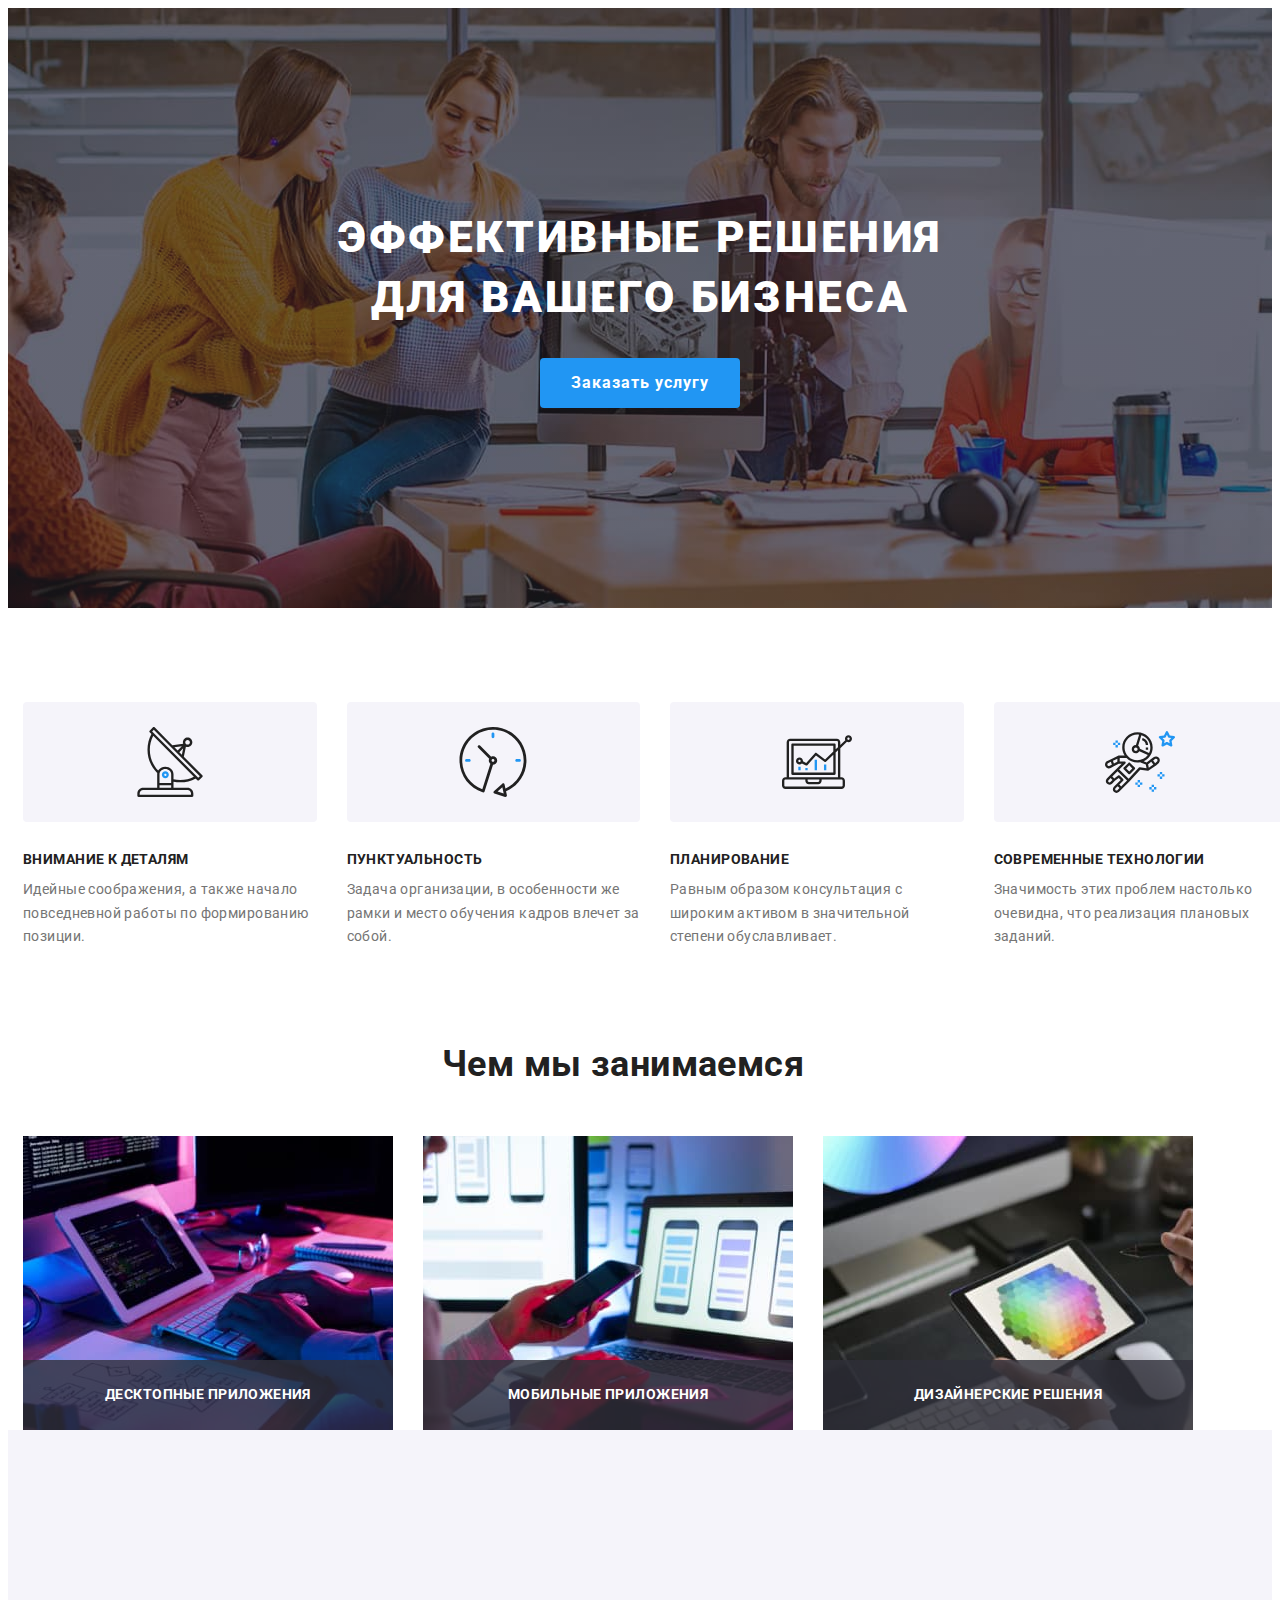
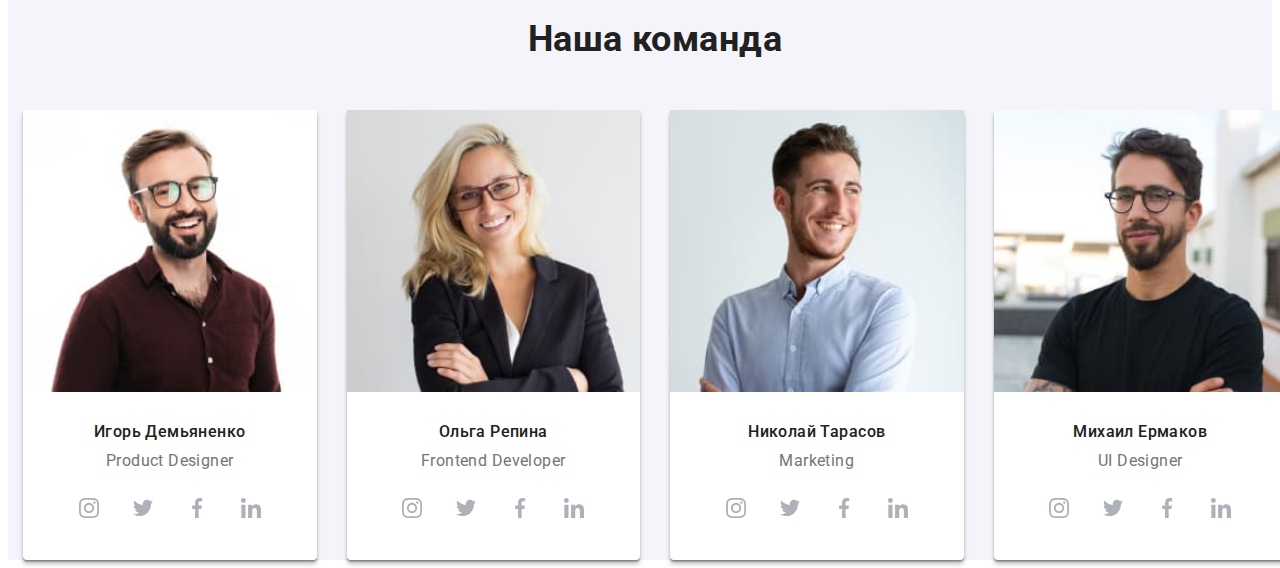
==== commit 94435b2e: "tap one" ====
--- a/index.html
+++ b/index.html
@@ -4,6 +4,7 @@
     <meta charset="UTF-8" />
     <meta http-equiv="X-UA-Compatible" content="IE=edge" />
     <meta name="goit-markup-hw-08" content="homework goit-markup-hw-08" />
+    <meta name="viewport" content="width=device-width, initial-scale=1.0" />
     <title>WEBСтудия</title>
     <link rel="preconnect" href="https://fonts.googleapis.com" />
     <link rel="preconnect" href="https://fonts.gstatic.com" crossorigin />
@@ -66,7 +67,7 @@
           <button type="button" class="tagline__btn btn-fixed" data-modal-open>Заказать услугу</button>
         </div>
       </section>
-      <!-- <section class="strengths section">
+      <section class="strengths section">
         <div class="container">
           <h2 hidden class="strengths__title visually-hidden">Наши качества</h2>
           <ul class="strengths__list list">
@@ -116,8 +117,8 @@
             </li>
           </ul>
         </div>
-      </section> -->
-      <!-- <section class="about section">
+      </section>
+      <section class="about section">
         <div class="container">
           <h2 class="about-title">Чем мы занимаемся</h2>
           <ul class="projects list">
@@ -150,8 +151,8 @@
             </li>
           </ul>
         </div>
-      </section> -->
-      <!-- <section class="co-worker section">
+      </section>
+      <section class="co-worker section">
         <div class="container">
           <h2 class="co-worker__title">Наша команда</h2>
           <ul class="employees list">
@@ -311,7 +312,7 @@
             </li>
           </ul>
         </div>
-      </section> -->
+      </section>
       <!-- <section class="partners section">
         <div class="container">
           <h2 class="partners__title">Постоянные клиенты</h2>
--- a/css/main.min.css
+++ b/css/main.min.css
@@ -1 +1 @@
-:root{--brand-color-one: #2196f3;--brand-color-two: #000000;--brand-second-color-two: #ffffff;--main-color: #212121;--second-color: #757575;--accent-color: #2196f3;--main-backgroundcolor: #ffffff;--second-backgroundcolor: #e5e5e5;--accent-backgroundcolor: #f5f4fa;--tagline-backgroundcolor: #2f303a;--tagline-color: #ffffff;--btn-text-color: #ffffff;--btn-accent-backgroundcolor: #188ce8;--section-padding: 30px;--typical-distance: 30px;--margin-section: 215px}body{font-family:"Roboto",sans-serif;font-size:14px;letter-spacing:.03em;color:var(--main-color);background-color:var(--main-backgroundcolor)}a:focus,button:focus{outline-color:var(--accent-color)}address{font-style:normal}h1,h2,h3,h4,h5,h6,p{margin:0}img{display:block;height:auto}section{width:100%}.list{margin:0;padding-left:0;list-style:none}.link{text-decoration:none;color:inherit}.link::visited{text-decoration:none}.container{width:320px}@media screen and (min-width: 480px){.container{width:480px}}@media screen and (min-width: 768px){.container{width:768px}}@media screen and (min-width: 1200px){.container{width:1200px;padding:0 15px}}.visually-hidden{position:absolute;width:1px;height:1px;margin:-1px;border:0;padding:0;white-space:nowrap;clip-path:inset(100%);clip:rect(0 0 0 0);overflow:hidden}.btn-fixed{min-width:200px;height:50px;font-family:inherit;font-weight:700;font-size:16px;line-height:1.88;display:block;align-items:center;text-align:center;letter-spacing:.06em;border:none;border-radius:4px;color:var(--btn-text-color);background-color:var(--accent-color);cursor:pointer}.is-hidden{opacity:0;visibility:hidden;pointer-events:none}.no-scroll{overflow:hidden;padding-right:17px}.brand-link{font-family:"Raleway";font-weight:700;font-size:26px;line-height:1.19;padding-top:25px;padding-bottom:25px;margin-right:93px}.brand-text-onehalf{color:var(--brand-color-one)}.brand-text-twohalf{color:var(--brand-color-two)}.brand-text-twohalf-second{color:var(--brand-second-color-two)}.footer-brand-link{font-family:"Raleway";font-weight:700;font-size:26px;line-height:1.19}.header{background-color:var(--main-backgroundcolor);border-bottom:1px solid #ececec;height:80px}.header__nav{display:flex;align-content:center;height:80px}.header__list{display:flex;margin:0 auto}.header__item{display:flex;align-content:center}.header__item:not(:last-child){margin-right:50px}.header__item--muting{color:var(--second-color)}.header__contacts{display:flex;align-content:center}.header__link{font-family:"Roboto";font-style:normal;font-weight:500;line-height:1.14;letter-spacing:.02em;color:var(--main-color);padding-top:32px;padding-bottom:28px;transition:color 250ms cubic-bezier(0.4, 0, 0.2, 1)}.header__link:hover,.header__link:focus{color:var(--accent-color)}.header__link--contact{color:var(--second-color);padding-bottom:32px;display:flex;align-items:center;gap:10px}.header__currentlink{display:flex;flex-direction:column;color:var(--accent-color);border-bottom:4px solid var(--accent-color)}.header__icon{fill:currentColor;width:16px;height:16px}.header .container{display:flex;align-content:center;justify-content:space-between}.tagline{background-color:var(--tagline-backgroundcolor);background-image:linear-gradient(rgba(47, 48, 58, 0.4), rgba(47, 48, 58, 0.4)),url(../images/home_mob.jpg);background-repeat:no-repeat;background-position:center;background-size:480px 320px}@media(min-device-pixel-ratio: 2),(-webkit-min-device-pixel-ratio: 2),(min-resolution: 192dpi),(min-resolution: 2dppx){.tagline{background-image:linear-gradient(rgba(47, 48, 58, 0.4), rgba(47, 48, 58, 0.4)),url(../images/home_mob-2x.jpg)}}.tagline .container{padding:118px 60px;margin:auto;max-width:360px}.tagline__title{font-weight:900;font-size:26px;line-height:1.62;text-align:center;letter-spacing:.06em;text-transform:uppercase;color:var(--tagline-color);max-width:360px}.tagline__btn{margin-top:var(--typical-distance);padding:10px 32px;transition:background-color 250ms cubic-bezier(0.4, 0, 0.2, 1)}.tagline__btn:hover,.tagline__btn:focus{background-color:var(--btn-accent-backgroundcolor)}.strengths{padding-top:94px}.strengths__list{display:flex;justify-content:center}.strengths__item:not(:last-child){margin-right:var(--typical-distance);max-width:270px}.strengths__accent{border-radius:4px;border:none;background-color:var(--accent-backgroundcolor);width:270px;height:120px;margin-bottom:var(--typical-distance);display:flex;align-items:center;justify-content:center}.strengths__about{font-weight:700;font-size:14px;line-height:1.14;text-transform:uppercase;color:var(--main-color);margin-bottom:10px}.strengths__text{font-size:14px;line-height:1.71;color:var(--second-color)}.about-title{font-weight:700;font-size:36px;line-height:1.17;text-align:center;color:var(--main-color);margin-bottom:50px}.projects{display:flex}.projects__item{position:relative}.projects__item:not(:last-child){margin-right:var(--typical-distance)}.projects__title{font-weight:700;line-height:1.14;text-align:center;text-transform:uppercase;color:#fff;width:100%;height:70px;background-color:rgba(47,48,58,.8);display:flex;align-items:center;justify-content:center;position:absolute;bottom:0}.co-worker{background-color:var(--accent-backgroundcolor);padding:94px 0}.co-worker__title{font-weight:700;font-size:36px;line-height:1.17;text-align:center;color:var(--main-color);margin-bottom:50px}.employees{display:flex}.employees__item{width:270px;height:428px;background-color:var(--main-backgroundcolor);border-radius:0px 0px 4px 4px;box-shadow:0px 4px 4px rgba(0,0,0,.25),0px 1px 1px rgba(0,0,0,.14),0px 2px 1px rgba(0,0,0,.2)}.employees__item:not(:last-child){margin-right:var(--typical-distance)}.employees__comment{padding-top:var(--typical-distance);padding-bottom:var(--typical-distance)}.employees__title{font-weight:500;font-size:16px;line-height:1.19;text-align:center;color:var(--main-color);margin-bottom:10px}.employees__text{font-size:16px;line-height:1.19;text-align:center;color:var(--second-color);margin-bottom:16px}.soc{display:flex;justify-content:center;background-color:var(--main-backgroundcolor)}.soc__item{width:44px;height:44px;border-radius:50%;color:#afb1b8;background-color:var(--main-backgroundcolor);margin-left:10px;transition:color 250ms cubic-bezier(0.4, 0, 0.2, 1),background-color 250ms cubic-bezier(0.4, 0, 0.2, 1)}.soc__item:first-child{margin-left:0}.soc__item:hover,.soc__item:focus{background-color:var(--accent-color);color:#fff}.soc__link{display:flex;align-items:center;justify-content:center;width:100%;height:100%;color:currentColor}.soc__icon{fill:currentColor}.partners{padding:94px 0}.partners__title{font-weight:700;font-size:36px;line-height:1.17;text-align:center;color:var(--main-color);margin-bottom:50px}.partners__list{display:flex}.partners__item{margin-left:30px}.partners__item:first-child{margin-left:0}.partners__link{display:flex;align-items:center;justify-content:center;width:170px;height:92px;border:1px solid #afb1b8;border-radius:4px;color:#afb1b8;transition:color 250ms cubic-bezier(0.4, 0, 0.2, 1),border-color 250ms cubic-bezier(0.4, 0, 0.2, 1)}.partners__link:focus,.partners__link:hover{color:var(--accent-color);border-color:var(--accent-color)}.partners__icon{fill:currentColor;width:106px;height:60px}.portfolio{padding-top:94px}.filters{display:flex;justify-content:center;margin-bottom:50px}.filters__item:not(:last-child){margin-right:8px}.filters__button{font-family:inherit;font-weight:500;font-size:16px;line-height:1.62;text-align:center;letter-spacing:.03em;color:var(--main-color);background-color:var(--accent-backgroundcolor);cursor:pointer;border:none;border-radius:4px;padding:6px 22px;transition:color 250ms cubic-bezier(0.4, 0, 0.2, 1),background-color 250ms cubic-bezier(0.4, 0, 0.2, 1),box-shadow 250ms cubic-bezier(0.4, 0, 0.2, 1)}.filters__button:hover,.filters__button:focus{color:var(--btn-text-color);background-color:var(--accent-color);box-shadow:0px 3px 1px rgba(0,0,0,.1),0px 1px 2px rgba(0,0,0,.08),0px 2px 2px rgba(0,0,0,.12)}.gallery{display:flex;flex-wrap:wrap;margin:-15px;border-top:none}.gallery__link{box-shadow:none;display:block;transition:box-shadow 250ms cubic-bezier(0.4, 0, 0.2, 1)}.gallery__link:hover,.gallery__link:focus{box-shadow:0px 1px 1px rgba(0,0,0,.12),0px 4px 4px rgba(0,0,0,.06),1px 4px 6px rgba(0,0,0,.16)}.gallery__item{flex-basis:calc(33.3333333333% - var(--typical-distance));margin:calc(var(--typical-distance)/2)}.gallery__content{padding:20px 24px;border:1px solid #eee;border-top:none}.gallery__title{font-weight:700;font-size:18px;line-height:2;letter-spacing:.06em;color:var(--main-color);margin-bottom:4px}.gallery__text{font-size:16px;line-height:1.88;color:var(--second-color)}.gallery__slide{position:relative;overflow:hidden}.gallery__about{font-size:18px;line-height:1.56;color:#fff;background-color:rgba(33,150,243,.9);position:absolute;top:0;height:100%;overflow:auto;padding:63px 24px;transform:translateY(100%);transition:transform 250ms cubic-bezier(0.4, 0, 0.2, 1)}.gallery__link:focus .gallery__about,.gallery__link:hover .gallery__about{transform:translateY(0%)}.gallery__about::-webkit-scrollbar{width:4px}.gallery__about::-webkit-scrollbar-track{box-shadow:inset 0 0 6px rgba(0,0,0,.3)}.gallery__about::-webkit-scrollbar-thumb{background-color:#2164ff;outline:1px solid #708090}.address__item:not(:last-child){margin-bottom:9px}.address__link{line-height:1.71;color:rgba(255,255,255,.6);transition:color 250ms cubic-bezier(0.4, 0, 0.2, 1)}.address__link:hover,.address__link:focus{color:var(--accent-color)}.address__link--geo{color:var(--tagline-color)}.our-soc{margin-left:70px;margin-right:94px}.our-soc__title{font-weight:700;font-size:14px;line-height:1.14;text-transform:uppercase;color:#fff;margin-bottom:20px}.our-soc__list{display:flex;justify-content:center}.our-soc__item{margin-left:10px}.our-soc__item:first-child{margin-left:0}.our-soc__link{display:flex;align-items:center;justify-content:center;width:44px;height:44px;border-radius:50%;color:#fff;background-color:rgba(255,255,255,.1);transition:background-color 250ms cubic-bezier(0.4, 0, 0.2, 1)}.our-soc__link:hover,.our-soc__link:focus{background-color:var(--accent-color)}.our-soc__icon{fill:currentColor}.distribution{width:570px}.distribution__title{font-weight:700;font-size:14px;line-height:1.14;text-transform:uppercase;color:#fff;margin-bottom:20px}.distribution__form{display:flex;justify-content:space-between}.distribution__label{margin-right:12px;width:100%}.distribution__input{height:50px;width:100%;background-color:rgba(0,0,0,0);border:1px solid rgba(255,255,255,.3);box-shadow:0px 4px 4px rgba(0,0,0,.15);border-radius:4px;padding:15px;color:var(--main-backgroundcolor)}.distribution__input::placeholder{font-size:16px;line-height:1.25;color:rgba(255,255,255,.6)}.distribution__btn{display:flex;align-items:center;justify-content:center;margin:0 auto;transition:background-color 250ms cubic-bezier(0.4, 0, 0.2, 1)}.distribution__btn:hover,.distribution__btn:focus{background-color:var(--btn-accent-backgroundcolor)}.distribution__icon{fill:currentColor;margin-left:10px}.footer{background-color:var(--tagline-backgroundcolor);padding-top:60px;padding-bottom:60px}.footer-brand-link{display:block;margin-bottom:20px}.footer .container{display:flex;align-items:baseline}.backdrop{position:fixed;top:0;left:0;width:100%;height:100%;background-color:rgba(25,28,38,.252);transition:opacity 250ms cubic-bezier(0.4, 0, 0.2, 1),visibility 250ms cubic-bezier(0.4, 0, 0.2, 1)}.backdrop.is-hidden .modal{transform:scale(0) rotate(-360deg)}.modal{position:absolute;top:calc((100% - 581px)/2);left:calc((100% - 528px)/2);min-width:528px;min-height:581px;background-color:#fff;border-radius:4px;transform:scale(1) rotate(0);transition:transform 250ms cubic-bezier(0.4, 0, 0.2, 1);padding:40px}.modal-close-btn{position:absolute;right:8px;top:8px;width:30px;height:30px;border:1px solid #999;border-radius:50%;background-color:rgba(0,0,0,0);display:flex;align-items:center;justify-content:center;color:#000}.modal-close-btn:hover,.modal-close-btn:focus{cursor:pointer;color:var(--btn-accent-backgroundcolor)}.modal-close-icon{fill:currentColor;transition:fill 250ms cubic-bezier(0.4, 0, 0.2, 1)}.modal-title{font-weight:700;font-size:20px;line-height:1.15;text-align:center;color:var(--main-color);margin-bottom:12px}.modal-group-input{display:flex;flex-direction:column}.modal-label{font-size:12px;line-height:1.17;letter-spacing:.01em;color:#757575;margin-bottom:4px}.modal-input-centre{position:relative;padding:12px 0px;margin-bottom:10px}.modal-input-icon{position:absolute;left:12px;top:50%;transform:translateY(-50%);fill:var(--main-color);transition:fill 250ms cubic-bezier(0.4, 0, 0.2, 1);z-index:-1}.modal-label-text{margin-bottom:4px}.modal-input{height:40px;width:100%;background-color:rgba(0,0,0,0);border:1px solid rgba(33,33,33,.2);border-radius:4px;padding-left:42px;outline-color:inherit;transition:color 250ms cubic-bezier(0.4, 0, 0.2, 1),border 250ms cubic-bezier(0.4, 0, 0.2, 1)}.modal-input::placeholder{color:rgba(117,117,117,.5)}.modal-input:hover,.modal-input:focus{border:1px solid var(--accent-color)}.modal-input:focus{outline-color:var(--accent-color)}.modal-input:hover~.modal-input-icon,.modal-input:focus~.modal-input-icon{fill:var(--accent-color)}.modal-textarea{width:100%;height:120px;resize:none;padding:12px 16px;margin-bottom:20px}.modal-label-check{display:flex;align-items:center;justify-content:center;margin-bottom:30px}.modal-check-icon{margin-right:7px;fill:rgba(0,0,0,0);border:1px solid var(--main-color);border-radius:2px;transition:background-color 250ms cubic-bezier(0.4, 0, 0.2, 1),fill 250ms cubic-bezier(0.4, 0, 0.2, 1),border 250ms cubic-bezier(0.4, 0, 0.2, 1)}.modal-input-chek:checked~.modal-check-icon{fill:var(--main-backgroundcolor);background-color:var(--accent-color);border:none}.modal-check-text{font-size:14px;line-height:1.71;color:var(--second-color)}.modal-link-agreement{font-size:14px;line-height:1.71;text-decoration-line:underline;color:var(--accent-color);margin-left:5px}.modal-submit-btn{display:flex;align-items:center;justify-content:center;margin:0 auto;transition:background-color 250ms cubic-bezier(0.4, 0, 0.2, 1)}.modal-submit-btn:hover,.modal-submit-btn:focus{background-color:var(--btn-accent-backgroundcolor)}/*# sourceMappingURL=main.min.css.map */+:root{--brand-color-one: #2196f3;--brand-color-two: #000000;--brand-second-color-two: #ffffff;--main-color: #212121;--second-color: #757575;--accent-color: #2196f3;--main-backgroundcolor: #ffffff;--second-backgroundcolor: #e5e5e5;--accent-backgroundcolor: #f5f4fa;--tagline-backgroundcolor: #2f303a;--tagline-color: #ffffff;--btn-text-color: #ffffff;--btn-accent-backgroundcolor: #188ce8;--section-padding: 30px;--typical-distance: 30px;--margin-section: 215px}body{font-family:"Roboto",sans-serif;font-size:14px;letter-spacing:.03em;color:var(--main-color);background-color:var(--main-backgroundcolor)}a:focus,button:focus{outline-color:var(--accent-color)}address{font-style:normal}h1,h2,h3,h4,h5,h6,p{margin:0}img{display:block;height:auto}section{width:100%}.list{margin:0;padding-left:0;list-style:none}.link{text-decoration:none;color:inherit}.link::visited{text-decoration:none}.container{width:320px}@media screen and (min-width: 480px){.container{width:480px}}@media screen and (min-width: 768px){.container{width:768px}}@media screen and (min-width: 1200px){.container{width:1200px;padding:0 15px}}.visually-hidden{position:absolute;width:1px;height:1px;margin:-1px;border:0;padding:0;white-space:nowrap;clip-path:inset(100%);clip:rect(0 0 0 0);overflow:hidden}.btn-fixed{min-width:200px;height:50px;font-family:inherit;font-weight:700;font-size:16px;line-height:1.88;display:block;align-items:center;text-align:center;letter-spacing:.06em;border:none;border-radius:4px;color:var(--btn-text-color);background-color:var(--accent-color);cursor:pointer}.is-hidden{opacity:0;visibility:hidden;pointer-events:none}.no-scroll{overflow:hidden;padding-right:17px}.brand-link{font-family:"Raleway";font-weight:700;font-size:26px;line-height:1.19;padding-top:25px;padding-bottom:25px;margin-right:93px}.brand-text-onehalf{color:var(--brand-color-one)}.brand-text-twohalf{color:var(--brand-color-two)}.brand-text-twohalf-second{color:var(--brand-second-color-two)}.footer-brand-link{font-family:"Raleway";font-weight:700;font-size:26px;line-height:1.19}.header{background-color:var(--main-backgroundcolor);border-bottom:1px solid #ececec;height:80px}.header__nav{display:flex;align-content:center;height:80px}.header__list{display:flex;margin:0 auto}.header__item{display:flex;align-content:center}.header__item:not(:last-child){margin-right:50px}.header__item--muting{color:var(--second-color)}.header__contacts{display:flex;align-content:center}.header__link{font-family:"Roboto";font-style:normal;font-weight:500;line-height:1.14;letter-spacing:.02em;color:var(--main-color);padding-top:32px;padding-bottom:28px;transition:color 250ms cubic-bezier(0.4, 0, 0.2, 1)}.header__link:hover,.header__link:focus{color:var(--accent-color)}.header__link--contact{color:var(--second-color);padding-bottom:32px;display:flex;align-items:center;gap:10px}.header__currentlink{display:flex;flex-direction:column;color:var(--accent-color);border-bottom:4px solid var(--accent-color)}.header__icon{fill:currentColor;width:16px;height:16px}.header .container{display:flex;align-content:center;justify-content:space-between}.tagline{background-color:var(--tagline-backgroundcolor);background-image:linear-gradient(rgba(47, 48, 58, 0.4), rgba(47, 48, 58, 0.4)),url(../images/home_mob.jpg);background-repeat:no-repeat;background-position:center;background-size:cover}@media(min-device-pixel-ratio: 2),(-webkit-min-device-pixel-ratio: 2),(min-resolution: 192dpi),(min-resolution: 2dppx){.tagline{background-image:linear-gradient(rgba(47, 48, 58, 0.4), rgba(47, 48, 58, 0.4)),url(../images/home_mob-2x.jpg)}}@media screen and (min-width: 768px){.tagline{background-image:linear-gradient(rgba(47, 48, 58, 0.4), rgba(47, 48, 58, 0.4)),url(../images/home_tblt.jpg)}}@media screen and (min-width: 768px)and (min-device-pixel-ratio: 2),screen and (min-width: 768px)and (-webkit-min-device-pixel-ratio: 2),screen and (min-width: 768px)and (min-resolution: 192dpi),screen and (min-width: 768px)and (min-resolution: 2dppx){.tagline{background-image:linear-gradient(rgba(47, 48, 58, 0.4), rgba(47, 48, 58, 0.4)),url(../images/home_tblt-2x.jpg)}}@media screen and (min-width: 1200px){.tagline{background-image:linear-gradient(rgba(47, 48, 58, 0.4), rgba(47, 48, 58, 0.4)),url(../images/home.jpg)}}@media screen and (min-width: 1200px)and (min-device-pixel-ratio: 2),screen and (min-width: 1200px)and (-webkit-min-device-pixel-ratio: 2),screen and (min-width: 1200px)and (min-resolution: 192dpi),screen and (min-width: 1200px)and (min-resolution: 2dppx){.tagline{background-image:linear-gradient(rgba(47, 48, 58, 0.4), rgba(47, 48, 58, 0.4)),url(../images/home-2x.jpg)}}.tagline .container{padding:118px 52px;margin:auto}@media screen and (min-width: 480px){.tagline .container{padding:118px 60px}}@media screen and (min-width: 768px){.tagline .container{padding:204px 118px}}@media screen and (min-width: 1200px){.tagline .container{padding:200px 0;max-width:1600px;max-height:600px}}.tagline__title{font-weight:900;font-size:26px;line-height:1.62;text-align:center;letter-spacing:.06em;text-transform:uppercase;color:var(--tagline-color);max-width:360px;margin:0 auto}@media screen and (min-width: 1200px){.tagline__title{font-size:44px;line-height:1.36;max-width:700px}}.tagline__btn{margin:0 auto;margin-top:var(--typical-distance);transition:background-color 250ms cubic-bezier(0.4, 0, 0.2, 1)}.tagline__btn:hover,.tagline__btn:focus{background-color:var(--btn-accent-backgroundcolor)}.strengths{padding-top:60px}@media screen and (min-width: 1200px){.strengths{padding-top:94px}}.strengths .container{max-width:100%;width:100%;padding-left:15px;padding-right:15px}.strengths__list{display:flex;justify-content:center;flex-wrap:wrap;gap:var(--typical-distance)}.strengths__item{max-width:100%;width:100%}@media screen and (min-width: 768px){.strengths__item{width:calc((100% - var(--typical-distance))/2)}}@media screen and (min-width: 1200px){.strengths__item{width:calc((100% - var(--typical-distance)*3)/4)}}.strengths__accent{border-radius:4px;border:none;background-color:var(--accent-backgroundcolor);width:100%;height:120px;margin-bottom:var(--typical-distance);display:flex;align-items:center;justify-content:center}.strengths__about{font-weight:700;font-size:14px;line-height:1.14;text-transform:uppercase;color:var(--main-color);margin-bottom:10px;text-align:center}@media screen and (min-width: 768px){.strengths__about{text-align:left}}.strengths__text{font-size:14px;line-height:1.71;color:var(--second-color)}.about .container{display:none}@media screen and (min-width: 1200px){.about .container{display:block}}@media screen and (min-width: 1200px){.about{padding-top:94px}}.about-title{font-weight:700;font-size:36px;line-height:1.17;text-align:center;color:var(--main-color);margin-bottom:50px}.projects{display:flex}.projects__item{position:relative}.projects__item:not(:last-child){margin-right:var(--typical-distance)}.projects__title{font-weight:700;line-height:1.14;text-align:center;text-transform:uppercase;color:#fff;width:100%;height:70px;background-color:rgba(47,48,58,.8);display:flex;align-items:center;justify-content:center;position:absolute;bottom:0}.co-worker{background-color:var(--accent-backgroundcolor);padding-top:60px}@media screen and (min-width: 1200px){.co-worker{padding-top:94px}}.co-worker__title{font-weight:700;font-size:28px;line-height:1.17;text-align:center;color:var(--main-color);margin-top:60px;margin-bottom:30px}@media screen and (min-width: 1200px){.co-worker__title{font-size:36px;margin-top:94px;margin-bottom:50px}}.co-worker .container{max-width:100%;width:100%;padding-left:15px;padding-right:15px}.employees{display:flex;flex-wrap:wrap;gap:var(--typical-distance)}.employees__item{width:100%;height:auto;background-color:var(--main-backgroundcolor);border-radius:0px 0px 4px 4px;box-shadow:0px 4px 4px rgba(0,0,0,.25),0px 1px 1px rgba(0,0,0,.14),0px 2px 1px rgba(0,0,0,.2)}.employees__item img{width:100%}@media screen and (min-width: 768px){.employees__item{width:calc((100% - var(--typical-distance))/2)}}@media screen and (min-width: 1200px){.employees__item{width:calc((100% - var(--typical-distance)*3)/4)}}.employees__comment{padding-top:var(--typical-distance);padding-bottom:24px}@media screen and (min-width: 1200px){.employees__comment{padding-bottom:var(--typical-distance)}}.employees__title{font-weight:500;font-size:16px;line-height:1.19;text-align:center;color:var(--main-color);margin-bottom:10px}.employees__text{font-size:16px;line-height:1.19;text-align:center;color:var(--second-color);margin-bottom:16px}.soc{display:flex;justify-content:center;background-color:var(--main-backgroundcolor)}.soc__item{width:44px;height:44px;border-radius:50%;color:#afb1b8;background-color:var(--main-backgroundcolor);margin-left:10px;transition:color 250ms cubic-bezier(0.4, 0, 0.2, 1),background-color 250ms cubic-bezier(0.4, 0, 0.2, 1)}.soc__item:first-child{margin-left:0}.soc__item:hover,.soc__item:focus{background-color:var(--accent-color);color:#fff}.soc__link{display:flex;align-items:center;justify-content:center;width:100%;height:100%;color:currentColor}.soc__icon{fill:currentColor}.partners{padding:94px 0}.partners__title{font-weight:700;font-size:36px;line-height:1.17;text-align:center;color:var(--main-color);margin-bottom:50px}.partners__list{display:flex}.partners__item{margin-left:30px}.partners__item:first-child{margin-left:0}.partners__link{display:flex;align-items:center;justify-content:center;width:170px;height:92px;border:1px solid #afb1b8;border-radius:4px;color:#afb1b8;transition:color 250ms cubic-bezier(0.4, 0, 0.2, 1),border-color 250ms cubic-bezier(0.4, 0, 0.2, 1)}.partners__link:focus,.partners__link:hover{color:var(--accent-color);border-color:var(--accent-color)}.partners__icon{fill:currentColor;width:106px;height:60px}.portfolio{padding-top:94px}.filters{display:flex;justify-content:center;margin-bottom:50px}.filters__item:not(:last-child){margin-right:8px}.filters__button{font-family:inherit;font-weight:500;font-size:16px;line-height:1.62;text-align:center;letter-spacing:.03em;color:var(--main-color);background-color:var(--accent-backgroundcolor);cursor:pointer;border:none;border-radius:4px;padding:6px 22px;transition:color 250ms cubic-bezier(0.4, 0, 0.2, 1),background-color 250ms cubic-bezier(0.4, 0, 0.2, 1),box-shadow 250ms cubic-bezier(0.4, 0, 0.2, 1)}.filters__button:hover,.filters__button:focus{color:var(--btn-text-color);background-color:var(--accent-color);box-shadow:0px 3px 1px rgba(0,0,0,.1),0px 1px 2px rgba(0,0,0,.08),0px 2px 2px rgba(0,0,0,.12)}.gallery{display:flex;flex-wrap:wrap;gap:calc(var(--typical-distance)/2);border-top:none}.gallery__link{box-shadow:none;display:block;transition:box-shadow 250ms cubic-bezier(0.4, 0, 0.2, 1)}.gallery__link:hover,.gallery__link:focus{box-shadow:0px 1px 1px rgba(0,0,0,.12),0px 4px 4px rgba(0,0,0,.06),1px 4px 6px rgba(0,0,0,.16)}.gallery__item{flex-basis:calc(33.3333333333% - var(--typical-distance))}.gallery__content{padding:20px 24px;border:1px solid #eee;border-top:none}.gallery__title{font-weight:700;font-size:18px;line-height:2;letter-spacing:.06em;color:var(--main-color);margin-bottom:4px}.gallery__text{font-size:16px;line-height:1.88;color:var(--second-color)}.gallery__slide{position:relative;overflow:hidden}.gallery__about{font-size:18px;line-height:1.56;color:#fff;background-color:rgba(33,150,243,.9);position:absolute;top:0;height:100%;overflow:auto;padding:63px 24px;transform:translateY(100%);transition:transform 250ms cubic-bezier(0.4, 0, 0.2, 1)}.gallery__link:focus .gallery__about,.gallery__link:hover .gallery__about{transform:translateY(0%)}.gallery__about::-webkit-scrollbar{width:4px}.gallery__about::-webkit-scrollbar-track{box-shadow:inset 0 0 6px rgba(0,0,0,.3)}.gallery__about::-webkit-scrollbar-thumb{background-color:#2164ff;outline:1px solid #708090}.address__item:not(:last-child){margin-bottom:9px}.address__link{line-height:1.71;color:rgba(255,255,255,.6);transition:color 250ms cubic-bezier(0.4, 0, 0.2, 1)}.address__link:hover,.address__link:focus{color:var(--accent-color)}.address__link--geo{color:var(--tagline-color)}.our-soc{margin-left:70px;margin-right:94px}.our-soc__title{font-weight:700;font-size:14px;line-height:1.14;text-transform:uppercase;color:#fff;margin-bottom:20px}.our-soc__list{display:flex;justify-content:center}.our-soc__item{margin-left:10px}.our-soc__item:first-child{margin-left:0}.our-soc__link{display:flex;align-items:center;justify-content:center;width:44px;height:44px;border-radius:50%;color:#fff;background-color:rgba(255,255,255,.1);transition:background-color 250ms cubic-bezier(0.4, 0, 0.2, 1)}.our-soc__link:hover,.our-soc__link:focus{background-color:var(--accent-color)}.our-soc__icon{fill:currentColor}.distribution{width:570px}.distribution__title{font-weight:700;font-size:14px;line-height:1.14;text-transform:uppercase;color:#fff;margin-bottom:20px}.distribution__form{display:flex;justify-content:space-between}.distribution__label{margin-right:12px;width:100%}.distribution__input{height:50px;width:100%;background-color:rgba(0,0,0,0);border:1px solid rgba(255,255,255,.3);box-shadow:0px 4px 4px rgba(0,0,0,.15);border-radius:4px;padding:15px;color:var(--main-backgroundcolor)}.distribution__input::placeholder{font-size:16px;line-height:1.25;color:rgba(255,255,255,.6)}.distribution__btn{display:flex;align-items:center;justify-content:center;margin:0 auto;transition:background-color 250ms cubic-bezier(0.4, 0, 0.2, 1)}.distribution__btn:hover,.distribution__btn:focus{background-color:var(--btn-accent-backgroundcolor)}.distribution__icon{fill:currentColor;margin-left:10px}.footer{background-color:var(--tagline-backgroundcolor);padding-top:60px;padding-bottom:60px}.footer-brand-link{display:block;margin-bottom:20px}.footer .container{display:flex;align-items:baseline}.backdrop{position:fixed;top:0;left:0;width:100%;height:100%;background-color:rgba(25,28,38,.252);transition:opacity 250ms cubic-bezier(0.4, 0, 0.2, 1),visibility 250ms cubic-bezier(0.4, 0, 0.2, 1)}.backdrop.is-hidden .modal{transform:scale(0) rotate(-360deg)}.modal{position:absolute;top:calc((100% - 581px)/2);left:calc((100% - 528px)/2);min-width:528px;min-height:581px;background-color:#fff;border-radius:4px;transform:scale(1) rotate(0);transition:transform 250ms cubic-bezier(0.4, 0, 0.2, 1);padding:40px}.modal-close-btn{position:absolute;right:8px;top:8px;width:30px;height:30px;border:1px solid #999;border-radius:50%;background-color:rgba(0,0,0,0);display:flex;align-items:center;justify-content:center;color:#000}.modal-close-btn:hover,.modal-close-btn:focus{cursor:pointer;color:var(--btn-accent-backgroundcolor)}.modal-close-icon{fill:currentColor;transition:fill 250ms cubic-bezier(0.4, 0, 0.2, 1)}.modal-title{font-weight:700;font-size:20px;line-height:1.15;text-align:center;color:var(--main-color);margin-bottom:12px}.modal-group-input{display:flex;flex-direction:column}.modal-label{font-size:12px;line-height:1.17;letter-spacing:.01em;color:#757575;margin-bottom:4px}.modal-input-centre{position:relative;padding:12px 0px;margin-bottom:10px}.modal-input-icon{position:absolute;left:12px;top:50%;transform:translateY(-50%);fill:var(--main-color);transition:fill 250ms cubic-bezier(0.4, 0, 0.2, 1);z-index:-1}.modal-label-text{margin-bottom:4px}.modal-input{height:40px;width:100%;background-color:rgba(0,0,0,0);border:1px solid rgba(33,33,33,.2);border-radius:4px;padding-left:42px;outline-color:inherit;transition:color 250ms cubic-bezier(0.4, 0, 0.2, 1),border 250ms cubic-bezier(0.4, 0, 0.2, 1)}.modal-input::placeholder{color:rgba(117,117,117,.5)}.modal-input:hover,.modal-input:focus{border:1px solid var(--accent-color)}.modal-input:focus{outline-color:var(--accent-color)}.modal-input:hover~.modal-input-icon,.modal-input:focus~.modal-input-icon{fill:var(--accent-color)}.modal-textarea{width:100%;height:120px;resize:none;padding:12px 16px;margin-bottom:20px}.modal-label-check{display:flex;align-items:center;justify-content:center;margin-bottom:30px}.modal-check-icon{margin-right:7px;fill:rgba(0,0,0,0);border:1px solid var(--main-color);border-radius:2px;transition:background-color 250ms cubic-bezier(0.4, 0, 0.2, 1),fill 250ms cubic-bezier(0.4, 0, 0.2, 1),border 250ms cubic-bezier(0.4, 0, 0.2, 1)}.modal-input-chek:checked~.modal-check-icon{fill:var(--main-backgroundcolor);background-color:var(--accent-color);border:none}.modal-check-text{font-size:14px;line-height:1.71;color:var(--second-color)}.modal-link-agreement{font-size:14px;line-height:1.71;text-decoration-line:underline;color:var(--accent-color);margin-left:5px}.modal-submit-btn{display:flex;align-items:center;justify-content:center;margin:0 auto;transition:background-color 250ms cubic-bezier(0.4, 0, 0.2, 1)}.modal-submit-btn:hover,.modal-submit-btn:focus{background-color:var(--btn-accent-backgroundcolor)}/*# sourceMappingURL=main.min.css.map */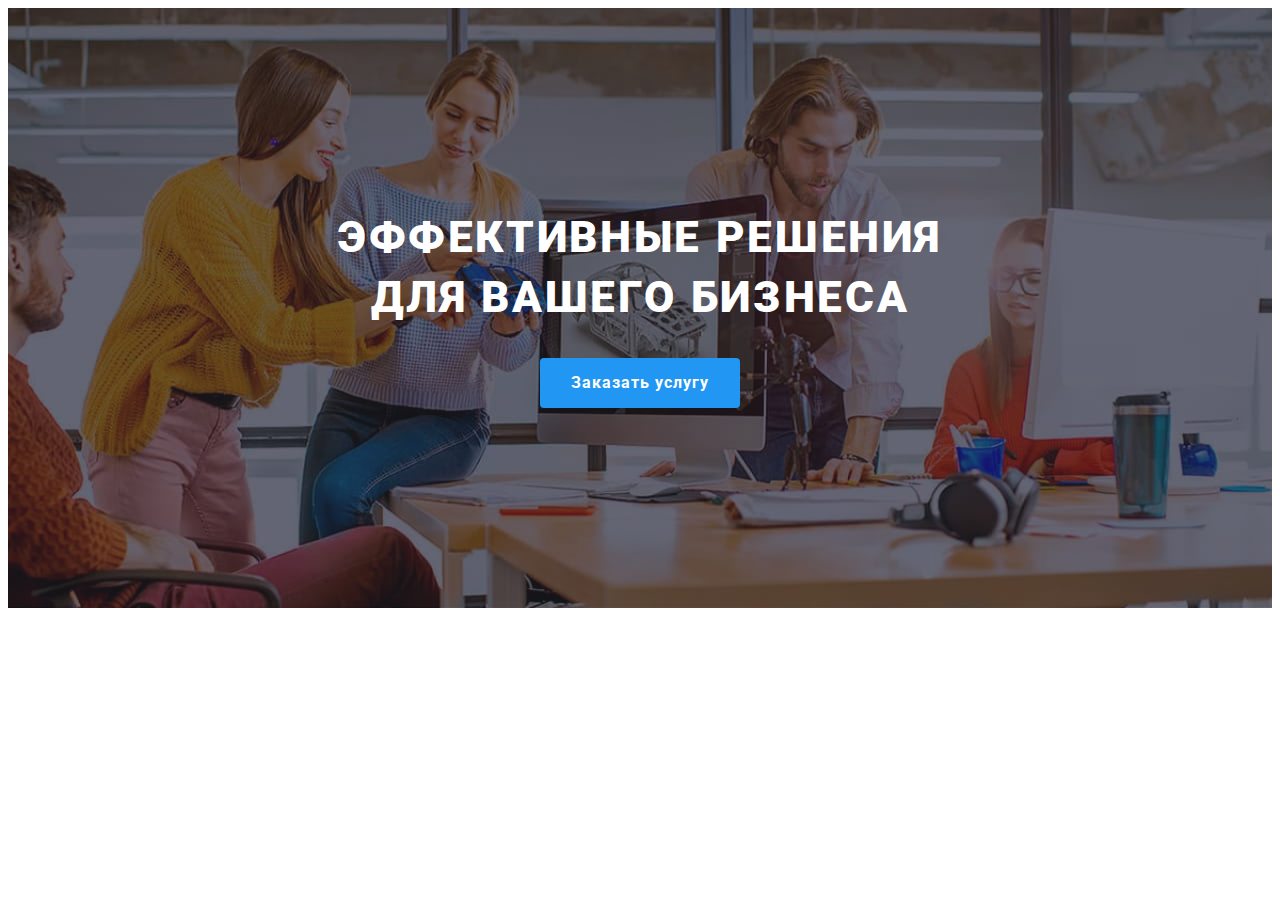
==== commit 22c0c4a7: "scroll-x ?" ====
--- a/index.html
+++ b/index.html
@@ -67,7 +67,7 @@
           <button type="button" class="tagline__btn btn-fixed" data-modal-open>Заказать услугу</button>
         </div>
       </section>
-      <section class="strengths section">
+      <!-- <section class="strengths section">
         <div class="container">
           <h2 hidden class="strengths__title visually-hidden">Наши качества</h2>
           <ul class="strengths__list list">
@@ -117,8 +117,8 @@
             </li>
           </ul>
         </div>
-      </section>
-      <section class="about section">
+      </section> -->
+      <!-- <section class="about section">
         <div class="container">
           <h2 class="about-title">Чем мы занимаемся</h2>
           <ul class="projects list">
@@ -151,18 +151,29 @@
             </li>
           </ul>
         </div>
-      </section>
-      <section class="co-worker section">
+      </section> -->
+      <!-- <section class="co-worker section">
         <div class="container">
           <h2 class="co-worker__title">Наша команда</h2>
           <ul class="employees list">
             <li class="employees__item">
-              <img
-                src="./images/command-photo-1.jpg"
-                alt="Игорь Демьяненко"
-                width="270"
-                height="260"
-              />
+              <picture>
+                <source srcset="./images/command-photo-1.jpg 1x,
+                ./images/command-photo-1-2x.jpg 2x"
+                media="(min-width: 1200px)" />
+                <source srcset="./images/command-photo-1_tblt.jpg 1x,
+                ./images/command-photo-1_tblt-2x.jpg 2x"
+                media="(min-width: 768px)" />
+                <source srcset="./images/command-photo-1_mob.jpg 1x,
+                ./images/command-photo-1_mob-2x.jpg 2x"
+                media="(min-width: 480px)" />
+                <img
+                  src="./images/command-photo-1_mob.jpg"
+                  alt="Игорь Демьяненко"
+                  width="450"
+                  height="460"
+                />
+              </picture>
               <div class="employees__comment">
                 <h3 class="employees__title">Игорь Демьяненко</h3>
                 <p lang="en" class="employees__text">Product Designer</p>
@@ -199,7 +210,23 @@
               </div>
             </li>
             <li class="employees__item">
-              <img src="./images/command-photo-2.jpg" alt="Ольга Репина" width="270" height="260" />
+              <picture>
+                <source srcset="./images/command-photo-2.jpg 1x,
+                ./images/command-photo-2-2x.jpg 2x"
+                media="(min-width: 1200px)" />
+                <source srcset="./images/command-photo-2_tblt.jpg 1x,
+                ./images/command-photo-2_tblt-2x.jpg 2x"
+                media="(min-width: 768px)" />
+                <source srcset="./images/command-photo-2_mob.jpg 1x,
+                ./images/command-photo-2_mob-2x.jpg 2x"
+                media="(min-width: 480px)" />
+                <img
+                  src="./images/command-photo-2_mob.jpg"
+                  alt="Ольга Репина"
+                  width="450"
+                  height="460"
+                />
+              </picture>
               <div class="employees__comment">
                 <h3 class="employees__title">Ольга Репина</h3>
                 <p lang="en" class="employees__text">Frontend Developer</p>
@@ -233,12 +260,23 @@
               </div>
             </li>
             <li class="employees__item">
-              <img
-                src="./images/command-photo-3.jpg"
-                alt="Николай Тарасов"
-                width="270"
-                height="260"
-              />
+              <picture>
+                <source srcset="./images/command-photo-3.jpg 1x,
+                ./images/command-photo-3-2x.jpg 2x"
+                media="(min-width: 1200px)" />
+                <source srcset="./images/command-photo-3_tblt.jpg 1x,
+                ./images/command-photo-3_tblt-2x.jpg 2x"
+                media="(min-width: 768px)" />
+                <source srcset="./images/command-photo-3_mob.jpg 1x,
+                ./images/command-photo-3_mob-2x.jpg 2x"
+                media="(min-width: 480px)" />
+                <img
+                  src="./images/command-photo-3_mob.jpg"
+                  alt="Николай Тарасов"
+                  width="450"
+                  height="460"
+                />
+              </picture>
               <div class="employees__comment">
                 <h3 class="employees__title">Николай Тарасов</h3>
                 <p lang="en" class="employees__text">Marketing</p>
@@ -272,12 +310,23 @@
               </div>
             </li>
             <li class="employees__item">
-              <img
-                src="./images/command-photo-4.jpg"
-                alt="Михаил Ермаков"
-                width="270"
-                height="260"
-              />
+              <picture>
+                <source srcset="./images/command-photo-4.jpg 1x,
+                ./images/command-photo-4-2x.jpg 2x"
+                media="(min-width: 1200px)" />
+                <source srcset="./images/command-photo-4_tblt.jpg 1x,
+                ./images/command-photo-4_tblt-2x.jpg 2x"
+                media="(min-width: 768px)" />
+                <source srcset="./images/command-photo-4_mob.jpg 1x,
+                ./images/command-photo-4_mob-2x.jpg 2x"
+                media="(min-width: 480px)" />
+                <img
+                  src="./images/command-photo-4_mob.jpg"
+                  alt="Михаил Ермаков"
+                  width="450"
+                  height="460"
+                />
+              </picture>
               <div class="employees__comment">
                 <h3 class="employees__title">Михаил Ермаков</h3>
                 <p lang="en" class="employees__text">UI Designer</p>
@@ -312,7 +361,7 @@
             </li>
           </ul>
         </div>
-      </section>
+      </section> -->
       <!-- <section class="partners section">
         <div class="container">
           <h2 class="partners__title">Постоянные клиенты</h2>
--- a/css/main.min.css
+++ b/css/main.min.css
@@ -1 +1 @@
-:root{--brand-color-one: #2196f3;--brand-color-two: #000000;--brand-second-color-two: #ffffff;--main-color: #212121;--second-color: #757575;--accent-color: #2196f3;--main-backgroundcolor: #ffffff;--second-backgroundcolor: #e5e5e5;--accent-backgroundcolor: #f5f4fa;--tagline-backgroundcolor: #2f303a;--tagline-color: #ffffff;--btn-text-color: #ffffff;--btn-accent-backgroundcolor: #188ce8;--section-padding: 30px;--typical-distance: 30px;--margin-section: 215px}body{font-family:"Roboto",sans-serif;font-size:14px;letter-spacing:.03em;color:var(--main-color);background-color:var(--main-backgroundcolor)}a:focus,button:focus{outline-color:var(--accent-color)}address{font-style:normal}h1,h2,h3,h4,h5,h6,p{margin:0}img{display:block;height:auto}section{width:100%}.list{margin:0;padding-left:0;list-style:none}.link{text-decoration:none;color:inherit}.link::visited{text-decoration:none}.container{width:320px}@media screen and (min-width: 480px){.container{width:480px}}@media screen and (min-width: 768px){.container{width:768px}}@media screen and (min-width: 1200px){.container{width:1200px;padding:0 15px}}.visually-hidden{position:absolute;width:1px;height:1px;margin:-1px;border:0;padding:0;white-space:nowrap;clip-path:inset(100%);clip:rect(0 0 0 0);overflow:hidden}.btn-fixed{min-width:200px;height:50px;font-family:inherit;font-weight:700;font-size:16px;line-height:1.88;display:block;align-items:center;text-align:center;letter-spacing:.06em;border:none;border-radius:4px;color:var(--btn-text-color);background-color:var(--accent-color);cursor:pointer}.is-hidden{opacity:0;visibility:hidden;pointer-events:none}.no-scroll{overflow:hidden;padding-right:17px}.brand-link{font-family:"Raleway";font-weight:700;font-size:26px;line-height:1.19;padding-top:25px;padding-bottom:25px;margin-right:93px}.brand-text-onehalf{color:var(--brand-color-one)}.brand-text-twohalf{color:var(--brand-color-two)}.brand-text-twohalf-second{color:var(--brand-second-color-two)}.footer-brand-link{font-family:"Raleway";font-weight:700;font-size:26px;line-height:1.19}.header{background-color:var(--main-backgroundcolor);border-bottom:1px solid #ececec;height:80px}.header__nav{display:flex;align-content:center;height:80px}.header__list{display:flex;margin:0 auto}.header__item{display:flex;align-content:center}.header__item:not(:last-child){margin-right:50px}.header__item--muting{color:var(--second-color)}.header__contacts{display:flex;align-content:center}.header__link{font-family:"Roboto";font-style:normal;font-weight:500;line-height:1.14;letter-spacing:.02em;color:var(--main-color);padding-top:32px;padding-bottom:28px;transition:color 250ms cubic-bezier(0.4, 0, 0.2, 1)}.header__link:hover,.header__link:focus{color:var(--accent-color)}.header__link--contact{color:var(--second-color);padding-bottom:32px;display:flex;align-items:center;gap:10px}.header__currentlink{display:flex;flex-direction:column;color:var(--accent-color);border-bottom:4px solid var(--accent-color)}.header__icon{fill:currentColor;width:16px;height:16px}.header .container{display:flex;align-content:center;justify-content:space-between}.tagline{background-color:var(--tagline-backgroundcolor);background-image:linear-gradient(rgba(47, 48, 58, 0.4), rgba(47, 48, 58, 0.4)),url(../images/home_mob.jpg);background-repeat:no-repeat;background-position:center;background-size:cover}@media(min-device-pixel-ratio: 2),(-webkit-min-device-pixel-ratio: 2),(min-resolution: 192dpi),(min-resolution: 2dppx){.tagline{background-image:linear-gradient(rgba(47, 48, 58, 0.4), rgba(47, 48, 58, 0.4)),url(../images/home_mob-2x.jpg)}}@media screen and (min-width: 768px){.tagline{background-image:linear-gradient(rgba(47, 48, 58, 0.4), rgba(47, 48, 58, 0.4)),url(../images/home_tblt.jpg)}}@media screen and (min-width: 768px)and (min-device-pixel-ratio: 2),screen and (min-width: 768px)and (-webkit-min-device-pixel-ratio: 2),screen and (min-width: 768px)and (min-resolution: 192dpi),screen and (min-width: 768px)and (min-resolution: 2dppx){.tagline{background-image:linear-gradient(rgba(47, 48, 58, 0.4), rgba(47, 48, 58, 0.4)),url(../images/home_tblt-2x.jpg)}}@media screen and (min-width: 1200px){.tagline{background-image:linear-gradient(rgba(47, 48, 58, 0.4), rgba(47, 48, 58, 0.4)),url(../images/home.jpg)}}@media screen and (min-width: 1200px)and (min-device-pixel-ratio: 2),screen and (min-width: 1200px)and (-webkit-min-device-pixel-ratio: 2),screen and (min-width: 1200px)and (min-resolution: 192dpi),screen and (min-width: 1200px)and (min-resolution: 2dppx){.tagline{background-image:linear-gradient(rgba(47, 48, 58, 0.4), rgba(47, 48, 58, 0.4)),url(../images/home-2x.jpg)}}.tagline .container{padding:118px 52px;margin:auto}@media screen and (min-width: 480px){.tagline .container{padding:118px 60px}}@media screen and (min-width: 768px){.tagline .container{padding:204px 118px}}@media screen and (min-width: 1200px){.tagline .container{padding:200px 0;max-width:1600px;max-height:600px}}.tagline__title{font-weight:900;font-size:26px;line-height:1.62;text-align:center;letter-spacing:.06em;text-transform:uppercase;color:var(--tagline-color);max-width:360px;margin:0 auto}@media screen and (min-width: 1200px){.tagline__title{font-size:44px;line-height:1.36;max-width:700px}}.tagline__btn{margin:0 auto;margin-top:var(--typical-distance);transition:background-color 250ms cubic-bezier(0.4, 0, 0.2, 1)}.tagline__btn:hover,.tagline__btn:focus{background-color:var(--btn-accent-backgroundcolor)}.strengths{padding-top:60px}@media screen and (min-width: 1200px){.strengths{padding-top:94px}}.strengths .container{max-width:100%;width:100%;padding-left:15px;padding-right:15px}.strengths__list{display:flex;justify-content:center;flex-wrap:wrap;gap:var(--typical-distance)}.strengths__item{max-width:100%;width:100%}@media screen and (min-width: 768px){.strengths__item{width:calc((100% - var(--typical-distance))/2)}}@media screen and (min-width: 1200px){.strengths__item{width:calc((100% - var(--typical-distance)*3)/4)}}.strengths__accent{border-radius:4px;border:none;background-color:var(--accent-backgroundcolor);width:100%;height:120px;margin-bottom:var(--typical-distance);display:flex;align-items:center;justify-content:center}.strengths__about{font-weight:700;font-size:14px;line-height:1.14;text-transform:uppercase;color:var(--main-color);margin-bottom:10px;text-align:center}@media screen and (min-width: 768px){.strengths__about{text-align:left}}.strengths__text{font-size:14px;line-height:1.71;color:var(--second-color)}.about .container{display:none}@media screen and (min-width: 1200px){.about .container{display:block}}@media screen and (min-width: 1200px){.about{padding-top:94px}}.about-title{font-weight:700;font-size:36px;line-height:1.17;text-align:center;color:var(--main-color);margin-bottom:50px}.projects{display:flex}.projects__item{position:relative}.projects__item:not(:last-child){margin-right:var(--typical-distance)}.projects__title{font-weight:700;line-height:1.14;text-align:center;text-transform:uppercase;color:#fff;width:100%;height:70px;background-color:rgba(47,48,58,.8);display:flex;align-items:center;justify-content:center;position:absolute;bottom:0}.co-worker{background-color:var(--accent-backgroundcolor);padding-top:60px}@media screen and (min-width: 1200px){.co-worker{padding-top:94px}}.co-worker__title{font-weight:700;font-size:28px;line-height:1.17;text-align:center;color:var(--main-color);margin-top:60px;margin-bottom:30px}@media screen and (min-width: 1200px){.co-worker__title{font-size:36px;margin-top:94px;margin-bottom:50px}}.co-worker .container{max-width:100%;width:100%;padding-left:15px;padding-right:15px}.employees{display:flex;flex-wrap:wrap;gap:var(--typical-distance)}.employees__item{width:100%;height:auto;background-color:var(--main-backgroundcolor);border-radius:0px 0px 4px 4px;box-shadow:0px 4px 4px rgba(0,0,0,.25),0px 1px 1px rgba(0,0,0,.14),0px 2px 1px rgba(0,0,0,.2)}.employees__item img{width:100%}@media screen and (min-width: 768px){.employees__item{width:calc((100% - var(--typical-distance))/2)}}@media screen and (min-width: 1200px){.employees__item{width:calc((100% - var(--typical-distance)*3)/4)}}.employees__comment{padding-top:var(--typical-distance);padding-bottom:24px}@media screen and (min-width: 1200px){.employees__comment{padding-bottom:var(--typical-distance)}}.employees__title{font-weight:500;font-size:16px;line-height:1.19;text-align:center;color:var(--main-color);margin-bottom:10px}.employees__text{font-size:16px;line-height:1.19;text-align:center;color:var(--second-color);margin-bottom:16px}.soc{display:flex;justify-content:center;background-color:var(--main-backgroundcolor)}.soc__item{width:44px;height:44px;border-radius:50%;color:#afb1b8;background-color:var(--main-backgroundcolor);margin-left:10px;transition:color 250ms cubic-bezier(0.4, 0, 0.2, 1),background-color 250ms cubic-bezier(0.4, 0, 0.2, 1)}.soc__item:first-child{margin-left:0}.soc__item:hover,.soc__item:focus{background-color:var(--accent-color);color:#fff}.soc__link{display:flex;align-items:center;justify-content:center;width:100%;height:100%;color:currentColor}.soc__icon{fill:currentColor}.partners{padding:94px 0}.partners__title{font-weight:700;font-size:36px;line-height:1.17;text-align:center;color:var(--main-color);margin-bottom:50px}.partners__list{display:flex}.partners__item{margin-left:30px}.partners__item:first-child{margin-left:0}.partners__link{display:flex;align-items:center;justify-content:center;width:170px;height:92px;border:1px solid #afb1b8;border-radius:4px;color:#afb1b8;transition:color 250ms cubic-bezier(0.4, 0, 0.2, 1),border-color 250ms cubic-bezier(0.4, 0, 0.2, 1)}.partners__link:focus,.partners__link:hover{color:var(--accent-color);border-color:var(--accent-color)}.partners__icon{fill:currentColor;width:106px;height:60px}.portfolio{padding-top:94px}.filters{display:flex;justify-content:center;margin-bottom:50px}.filters__item:not(:last-child){margin-right:8px}.filters__button{font-family:inherit;font-weight:500;font-size:16px;line-height:1.62;text-align:center;letter-spacing:.03em;color:var(--main-color);background-color:var(--accent-backgroundcolor);cursor:pointer;border:none;border-radius:4px;padding:6px 22px;transition:color 250ms cubic-bezier(0.4, 0, 0.2, 1),background-color 250ms cubic-bezier(0.4, 0, 0.2, 1),box-shadow 250ms cubic-bezier(0.4, 0, 0.2, 1)}.filters__button:hover,.filters__button:focus{color:var(--btn-text-color);background-color:var(--accent-color);box-shadow:0px 3px 1px rgba(0,0,0,.1),0px 1px 2px rgba(0,0,0,.08),0px 2px 2px rgba(0,0,0,.12)}.gallery{display:flex;flex-wrap:wrap;gap:calc(var(--typical-distance)/2);border-top:none}.gallery__link{box-shadow:none;display:block;transition:box-shadow 250ms cubic-bezier(0.4, 0, 0.2, 1)}.gallery__link:hover,.gallery__link:focus{box-shadow:0px 1px 1px rgba(0,0,0,.12),0px 4px 4px rgba(0,0,0,.06),1px 4px 6px rgba(0,0,0,.16)}.gallery__item{flex-basis:calc(33.3333333333% - var(--typical-distance))}.gallery__content{padding:20px 24px;border:1px solid #eee;border-top:none}.gallery__title{font-weight:700;font-size:18px;line-height:2;letter-spacing:.06em;color:var(--main-color);margin-bottom:4px}.gallery__text{font-size:16px;line-height:1.88;color:var(--second-color)}.gallery__slide{position:relative;overflow:hidden}.gallery__about{font-size:18px;line-height:1.56;color:#fff;background-color:rgba(33,150,243,.9);position:absolute;top:0;height:100%;overflow:auto;padding:63px 24px;transform:translateY(100%);transition:transform 250ms cubic-bezier(0.4, 0, 0.2, 1)}.gallery__link:focus .gallery__about,.gallery__link:hover .gallery__about{transform:translateY(0%)}.gallery__about::-webkit-scrollbar{width:4px}.gallery__about::-webkit-scrollbar-track{box-shadow:inset 0 0 6px rgba(0,0,0,.3)}.gallery__about::-webkit-scrollbar-thumb{background-color:#2164ff;outline:1px solid #708090}.address__item:not(:last-child){margin-bottom:9px}.address__link{line-height:1.71;color:rgba(255,255,255,.6);transition:color 250ms cubic-bezier(0.4, 0, 0.2, 1)}.address__link:hover,.address__link:focus{color:var(--accent-color)}.address__link--geo{color:var(--tagline-color)}.our-soc{margin-left:70px;margin-right:94px}.our-soc__title{font-weight:700;font-size:14px;line-height:1.14;text-transform:uppercase;color:#fff;margin-bottom:20px}.our-soc__list{display:flex;justify-content:center}.our-soc__item{margin-left:10px}.our-soc__item:first-child{margin-left:0}.our-soc__link{display:flex;align-items:center;justify-content:center;width:44px;height:44px;border-radius:50%;color:#fff;background-color:rgba(255,255,255,.1);transition:background-color 250ms cubic-bezier(0.4, 0, 0.2, 1)}.our-soc__link:hover,.our-soc__link:focus{background-color:var(--accent-color)}.our-soc__icon{fill:currentColor}.distribution{width:570px}.distribution__title{font-weight:700;font-size:14px;line-height:1.14;text-transform:uppercase;color:#fff;margin-bottom:20px}.distribution__form{display:flex;justify-content:space-between}.distribution__label{margin-right:12px;width:100%}.distribution__input{height:50px;width:100%;background-color:rgba(0,0,0,0);border:1px solid rgba(255,255,255,.3);box-shadow:0px 4px 4px rgba(0,0,0,.15);border-radius:4px;padding:15px;color:var(--main-backgroundcolor)}.distribution__input::placeholder{font-size:16px;line-height:1.25;color:rgba(255,255,255,.6)}.distribution__btn{display:flex;align-items:center;justify-content:center;margin:0 auto;transition:background-color 250ms cubic-bezier(0.4, 0, 0.2, 1)}.distribution__btn:hover,.distribution__btn:focus{background-color:var(--btn-accent-backgroundcolor)}.distribution__icon{fill:currentColor;margin-left:10px}.footer{background-color:var(--tagline-backgroundcolor);padding-top:60px;padding-bottom:60px}.footer-brand-link{display:block;margin-bottom:20px}.footer .container{display:flex;align-items:baseline}.backdrop{position:fixed;top:0;left:0;width:100%;height:100%;background-color:rgba(25,28,38,.252);transition:opacity 250ms cubic-bezier(0.4, 0, 0.2, 1),visibility 250ms cubic-bezier(0.4, 0, 0.2, 1)}.backdrop.is-hidden .modal{transform:scale(0) rotate(-360deg)}.modal{position:absolute;top:calc((100% - 581px)/2);left:calc((100% - 528px)/2);min-width:528px;min-height:581px;background-color:#fff;border-radius:4px;transform:scale(1) rotate(0);transition:transform 250ms cubic-bezier(0.4, 0, 0.2, 1);padding:40px}.modal-close-btn{position:absolute;right:8px;top:8px;width:30px;height:30px;border:1px solid #999;border-radius:50%;background-color:rgba(0,0,0,0);display:flex;align-items:center;justify-content:center;color:#000}.modal-close-btn:hover,.modal-close-btn:focus{cursor:pointer;color:var(--btn-accent-backgroundcolor)}.modal-close-icon{fill:currentColor;transition:fill 250ms cubic-bezier(0.4, 0, 0.2, 1)}.modal-title{font-weight:700;font-size:20px;line-height:1.15;text-align:center;color:var(--main-color);margin-bottom:12px}.modal-group-input{display:flex;flex-direction:column}.modal-label{font-size:12px;line-height:1.17;letter-spacing:.01em;color:#757575;margin-bottom:4px}.modal-input-centre{position:relative;padding:12px 0px;margin-bottom:10px}.modal-input-icon{position:absolute;left:12px;top:50%;transform:translateY(-50%);fill:var(--main-color);transition:fill 250ms cubic-bezier(0.4, 0, 0.2, 1);z-index:-1}.modal-label-text{margin-bottom:4px}.modal-input{height:40px;width:100%;background-color:rgba(0,0,0,0);border:1px solid rgba(33,33,33,.2);border-radius:4px;padding-left:42px;outline-color:inherit;transition:color 250ms cubic-bezier(0.4, 0, 0.2, 1),border 250ms cubic-bezier(0.4, 0, 0.2, 1)}.modal-input::placeholder{color:rgba(117,117,117,.5)}.modal-input:hover,.modal-input:focus{border:1px solid var(--accent-color)}.modal-input:focus{outline-color:var(--accent-color)}.modal-input:hover~.modal-input-icon,.modal-input:focus~.modal-input-icon{fill:var(--accent-color)}.modal-textarea{width:100%;height:120px;resize:none;padding:12px 16px;margin-bottom:20px}.modal-label-check{display:flex;align-items:center;justify-content:center;margin-bottom:30px}.modal-check-icon{margin-right:7px;fill:rgba(0,0,0,0);border:1px solid var(--main-color);border-radius:2px;transition:background-color 250ms cubic-bezier(0.4, 0, 0.2, 1),fill 250ms cubic-bezier(0.4, 0, 0.2, 1),border 250ms cubic-bezier(0.4, 0, 0.2, 1)}.modal-input-chek:checked~.modal-check-icon{fill:var(--main-backgroundcolor);background-color:var(--accent-color);border:none}.modal-check-text{font-size:14px;line-height:1.71;color:var(--second-color)}.modal-link-agreement{font-size:14px;line-height:1.71;text-decoration-line:underline;color:var(--accent-color);margin-left:5px}.modal-submit-btn{display:flex;align-items:center;justify-content:center;margin:0 auto;transition:background-color 250ms cubic-bezier(0.4, 0, 0.2, 1)}.modal-submit-btn:hover,.modal-submit-btn:focus{background-color:var(--btn-accent-backgroundcolor)}/*# sourceMappingURL=main.min.css.map */+:root{--brand-color-one: #2196f3;--brand-color-two: #000000;--brand-second-color-two: #ffffff;--main-color: #212121;--second-color: #757575;--accent-color: #2196f3;--main-backgroundcolor: #ffffff;--second-backgroundcolor: #e5e5e5;--accent-backgroundcolor: #f5f4fa;--tagline-backgroundcolor: #2f303a;--tagline-color: #ffffff;--btn-text-color: #ffffff;--btn-accent-backgroundcolor: #188ce8;--section-padding: 30px;--typical-distance: 30px;--margin-section: 215px}body{font-family:"Roboto",sans-serif;font-size:14px;letter-spacing:.03em;color:var(--main-color);background-color:var(--main-backgroundcolor)}a:focus,button:focus{outline-color:var(--accent-color)}address{font-style:normal}h1,h2,h3,h4,h5,h6,p{margin:0}img{display:block;max-width:100%;height:auto}section{width:100%}.list{margin:0;padding-left:0;list-style:none}.link{text-decoration:none;color:inherit}.link::visited{text-decoration:none}.container{width:320px}@media screen and (min-width: 480px){.container{width:480px}}@media screen and (min-width: 768px){.container{width:768px}}@media screen and (min-width: 1200px){.container{width:1200px;padding:0 15px}}.visually-hidden{position:absolute;width:1px;height:1px;margin:-1px;border:0;padding:0;white-space:nowrap;clip-path:inset(100%);clip:rect(0 0 0 0);overflow:hidden}.btn-fixed{min-width:200px;height:50px;font-family:inherit;font-weight:700;font-size:16px;line-height:1.88;display:block;align-items:center;text-align:center;letter-spacing:.06em;border:none;border-radius:4px;color:var(--btn-text-color);background-color:var(--accent-color);cursor:pointer}.is-hidden{opacity:0;visibility:hidden;pointer-events:none}.no-scroll{overflow:hidden;padding-right:17px}.brand-link{font-family:"Raleway";font-weight:700;font-size:26px;line-height:1.19;padding-top:25px;padding-bottom:25px;margin-right:93px}.brand-text-onehalf{color:var(--brand-color-one)}.brand-text-twohalf{color:var(--brand-color-two)}.brand-text-twohalf-second{color:var(--brand-second-color-two)}.footer-brand-link{font-family:"Raleway";font-weight:700;font-size:26px;line-height:1.19}.header{background-color:var(--main-backgroundcolor);border-bottom:1px solid #ececec;height:80px}.header__nav{display:flex;align-content:center;height:80px}.header__list{display:flex;margin:0 auto}.header__item{display:flex;align-content:center}.header__item:not(:last-child){margin-right:50px}.header__item--muting{color:var(--second-color)}.header__contacts{display:flex;align-content:center}.header__link{font-family:"Roboto";font-style:normal;font-weight:500;line-height:1.14;letter-spacing:.02em;color:var(--main-color);padding-top:32px;padding-bottom:28px;transition:color 250ms cubic-bezier(0.4, 0, 0.2, 1)}.header__link:hover,.header__link:focus{color:var(--accent-color)}.header__link--contact{color:var(--second-color);padding-bottom:32px;display:flex;align-items:center;gap:10px}.header__currentlink{display:flex;flex-direction:column;color:var(--accent-color);border-bottom:4px solid var(--accent-color)}.header__icon{fill:currentColor;width:16px;height:16px}.header .container{display:flex;align-content:center;justify-content:space-between}.tagline{background-color:var(--tagline-backgroundcolor);background-image:linear-gradient(rgba(47, 48, 58, 0.4), rgba(47, 48, 58, 0.4)),url(../images/home_mob.jpg);background-repeat:no-repeat;background-position:center;background-size:cover}@media(min-device-pixel-ratio: 2),(-webkit-min-device-pixel-ratio: 2),(min-resolution: 192dpi),(min-resolution: 2dppx){.tagline{background-image:linear-gradient(rgba(47, 48, 58, 0.4), rgba(47, 48, 58, 0.4)),url(../images/home_mob-2x.jpg)}}@media screen and (min-width: 768px){.tagline{background-image:linear-gradient(rgba(47, 48, 58, 0.4), rgba(47, 48, 58, 0.4)),url(../images/home_tblt.jpg)}}@media screen and (min-width: 768px)and (min-device-pixel-ratio: 2),screen and (min-width: 768px)and (-webkit-min-device-pixel-ratio: 2),screen and (min-width: 768px)and (min-resolution: 192dpi),screen and (min-width: 768px)and (min-resolution: 2dppx){.tagline{background-image:linear-gradient(rgba(47, 48, 58, 0.4), rgba(47, 48, 58, 0.4)),url(../images/home_tblt-2x.jpg)}}@media screen and (min-width: 1200px){.tagline{background-image:linear-gradient(rgba(47, 48, 58, 0.4), rgba(47, 48, 58, 0.4)),url(../images/home.jpg)}}@media screen and (min-width: 1200px)and (min-device-pixel-ratio: 2),screen and (min-width: 1200px)and (-webkit-min-device-pixel-ratio: 2),screen and (min-width: 1200px)and (min-resolution: 192dpi),screen and (min-width: 1200px)and (min-resolution: 2dppx){.tagline{background-image:linear-gradient(rgba(47, 48, 58, 0.4), rgba(47, 48, 58, 0.4)),url(../images/home-2x.jpg)}}.tagline .container{padding:118px 52px;margin:auto;max-width:100%}@media screen and (min-width: 480px){.tagline .container{padding:118px 60px}}@media screen and (min-width: 768px){.tagline .container{padding:204px 118px}}@media screen and (min-width: 1200px){.tagline .container{padding:200px 0;max-width:1600px;max-height:600px}}.tagline__title{font-weight:900;font-size:26px;line-height:1.62;text-align:center;letter-spacing:.06em;text-transform:uppercase;color:var(--tagline-color);max-width:360px;margin:0 auto}@media screen and (min-width: 1200px){.tagline__title{font-size:44px;line-height:1.36;max-width:700px}}.tagline__btn{margin:0 auto;margin-top:var(--typical-distance);transition:background-color 250ms cubic-bezier(0.4, 0, 0.2, 1)}.tagline__btn:hover,.tagline__btn:focus{background-color:var(--btn-accent-backgroundcolor)}.strengths{padding-top:60px}@media screen and (min-width: 1200px){.strengths{padding-top:94px}}.strengths .container{max-width:100%-var(--typical-distance);width:100%-var(--typical-distance);padding-left:15px;padding-right:15px}@media screen and (min-width: 1200px){.strengths .container{max-width:1600px}}.strengths__list{display:flex;justify-content:center;flex-wrap:wrap;gap:var(--typical-distance)}.strengths__item{max-width:100%;width:100%}@media screen and (min-width: 768px){.strengths__item{width:calc((100% - var(--typical-distance))/2)}}@media screen and (min-width: 1200px){.strengths__item{width:calc((100% - var(--typical-distance)*3)/4)}}.strengths__accent{border-radius:4px;border:none;background-color:var(--accent-backgroundcolor);width:100%;height:120px;margin-bottom:var(--typical-distance);display:flex;align-items:center;justify-content:center}.strengths__about{font-weight:700;font-size:14px;line-height:1.14;text-transform:uppercase;color:var(--main-color);margin-bottom:10px;text-align:center}@media screen and (min-width: 768px){.strengths__about{text-align:left}}.strengths__text{font-size:14px;line-height:1.71;color:var(--second-color)}.about .container{display:none}@media screen and (min-width: 1200px){.about .container{display:block;margin:0 auto}}@media screen and (min-width: 1200px){.about{padding-top:94px}}.about-title{font-weight:700;font-size:36px;line-height:1.17;text-align:center;color:var(--main-color);margin-bottom:50px}.projects{display:flex}.projects__item{position:relative}.projects__item:not(:last-child){margin-right:var(--typical-distance)}.projects__title{font-weight:700;line-height:1.14;text-align:center;text-transform:uppercase;color:#fff;width:100%;height:70px;background-color:rgba(47,48,58,.8);display:flex;align-items:center;justify-content:center;position:absolute;bottom:0}.co-worker{background-color:var(--accent-backgroundcolor);padding-top:60px}@media screen and (min-width: 1200px){.co-worker{padding-top:94px}}.co-worker__title{font-weight:700;font-size:28px;line-height:1.17;text-align:center;color:var(--main-color);margin-top:60px;margin-bottom:30px}@media screen and (min-width: 1200px){.co-worker__title{font-size:36px;margin-top:94px;margin-bottom:50px}}.co-worker .container{max-width:100%-var(--typical-distance);width:100%-var(--typical-distance);padding-left:15px;padding-right:15px}@media screen and (min-width: 1200px){.co-worker .container{max-width:1600px}}.employees{display:flex;flex-wrap:wrap;gap:var(--typical-distance)}.employees__item{width:100%;height:auto;background-color:var(--main-backgroundcolor);border-radius:0px 0px 4px 4px;box-shadow:0px 4px 4px rgba(0,0,0,.25),0px 1px 1px rgba(0,0,0,.14),0px 2px 1px rgba(0,0,0,.2)}.employees__item img{width:100%}@media screen and (min-width: 768px){.employees__item{width:calc((100% - var(--typical-distance))/2)}}@media screen and (min-width: 1200px){.employees__item{width:calc((100% - var(--typical-distance)*3)/4)}}.employees__comment{padding-top:var(--typical-distance);padding-bottom:24px}@media screen and (min-width: 1200px){.employees__comment{padding-bottom:var(--typical-distance)}}.employees__title{font-weight:500;font-size:16px;line-height:1.19;text-align:center;color:var(--main-color);margin-bottom:10px}.employees__text{font-size:16px;line-height:1.19;text-align:center;color:var(--second-color);margin-bottom:16px}.soc{display:flex;justify-content:center;background-color:var(--main-backgroundcolor)}.soc__item{width:44px;height:44px;border-radius:50%;color:#afb1b8;background-color:var(--main-backgroundcolor);margin-left:10px;transition:color 250ms cubic-bezier(0.4, 0, 0.2, 1),background-color 250ms cubic-bezier(0.4, 0, 0.2, 1)}.soc__item:first-child{margin-left:0}.soc__item:hover,.soc__item:focus{background-color:var(--accent-color);color:#fff}.soc__link{display:flex;align-items:center;justify-content:center;width:100%;height:100%;color:currentColor}.soc__icon{fill:currentColor}.partners{padding:94px 0}.partners__title{font-weight:700;font-size:36px;line-height:1.17;text-align:center;color:var(--main-color);margin-bottom:50px}.partners__list{display:flex}.partners__item{margin-left:30px}.partners__item:first-child{margin-left:0}.partners__link{display:flex;align-items:center;justify-content:center;width:170px;height:92px;border:1px solid #afb1b8;border-radius:4px;color:#afb1b8;transition:color 250ms cubic-bezier(0.4, 0, 0.2, 1),border-color 250ms cubic-bezier(0.4, 0, 0.2, 1)}.partners__link:focus,.partners__link:hover{color:var(--accent-color);border-color:var(--accent-color)}.partners__icon{fill:currentColor;width:106px;height:60px}.portfolio{padding-top:94px}.filters{display:flex;justify-content:center;margin-bottom:50px}.filters__item:not(:last-child){margin-right:8px}.filters__button{font-family:inherit;font-weight:500;font-size:16px;line-height:1.62;text-align:center;letter-spacing:.03em;color:var(--main-color);background-color:var(--accent-backgroundcolor);cursor:pointer;border:none;border-radius:4px;padding:6px 22px;transition:color 250ms cubic-bezier(0.4, 0, 0.2, 1),background-color 250ms cubic-bezier(0.4, 0, 0.2, 1),box-shadow 250ms cubic-bezier(0.4, 0, 0.2, 1)}.filters__button:hover,.filters__button:focus{color:var(--btn-text-color);background-color:var(--accent-color);box-shadow:0px 3px 1px rgba(0,0,0,.1),0px 1px 2px rgba(0,0,0,.08),0px 2px 2px rgba(0,0,0,.12)}.gallery{display:flex;flex-wrap:wrap;gap:calc(var(--typical-distance)/2);border-top:none}.gallery__link{box-shadow:none;display:block;transition:box-shadow 250ms cubic-bezier(0.4, 0, 0.2, 1)}.gallery__link:hover,.gallery__link:focus{box-shadow:0px 1px 1px rgba(0,0,0,.12),0px 4px 4px rgba(0,0,0,.06),1px 4px 6px rgba(0,0,0,.16)}.gallery__item{flex-basis:calc(33.3333333333% - var(--typical-distance))}.gallery__content{padding:20px 24px;border:1px solid #eee;border-top:none}.gallery__title{font-weight:700;font-size:18px;line-height:2;letter-spacing:.06em;color:var(--main-color);margin-bottom:4px}.gallery__text{font-size:16px;line-height:1.88;color:var(--second-color)}.gallery__slide{position:relative;overflow:hidden}.gallery__about{font-size:18px;line-height:1.56;color:#fff;background-color:rgba(33,150,243,.9);position:absolute;top:0;height:100%;overflow:auto;padding:63px 24px;transform:translateY(100%);transition:transform 250ms cubic-bezier(0.4, 0, 0.2, 1)}.gallery__link:focus .gallery__about,.gallery__link:hover .gallery__about{transform:translateY(0%)}.gallery__about::-webkit-scrollbar{width:4px}.gallery__about::-webkit-scrollbar-track{box-shadow:inset 0 0 6px rgba(0,0,0,.3)}.gallery__about::-webkit-scrollbar-thumb{background-color:#2164ff;outline:1px solid #708090}.address__item:not(:last-child){margin-bottom:9px}.address__link{line-height:1.71;color:rgba(255,255,255,.6);transition:color 250ms cubic-bezier(0.4, 0, 0.2, 1)}.address__link:hover,.address__link:focus{color:var(--accent-color)}.address__link--geo{color:var(--tagline-color)}.our-soc{margin-left:70px;margin-right:94px}.our-soc__title{font-weight:700;font-size:14px;line-height:1.14;text-transform:uppercase;color:#fff;margin-bottom:20px}.our-soc__list{display:flex;justify-content:center}.our-soc__item{margin-left:10px}.our-soc__item:first-child{margin-left:0}.our-soc__link{display:flex;align-items:center;justify-content:center;width:44px;height:44px;border-radius:50%;color:#fff;background-color:rgba(255,255,255,.1);transition:background-color 250ms cubic-bezier(0.4, 0, 0.2, 1)}.our-soc__link:hover,.our-soc__link:focus{background-color:var(--accent-color)}.our-soc__icon{fill:currentColor}.distribution{width:570px}.distribution__title{font-weight:700;font-size:14px;line-height:1.14;text-transform:uppercase;color:#fff;margin-bottom:20px}.distribution__form{display:flex;justify-content:space-between}.distribution__label{margin-right:12px;width:100%}.distribution__input{height:50px;width:100%;background-color:rgba(0,0,0,0);border:1px solid rgba(255,255,255,.3);box-shadow:0px 4px 4px rgba(0,0,0,.15);border-radius:4px;padding:15px;color:var(--main-backgroundcolor)}.distribution__input::placeholder{font-size:16px;line-height:1.25;color:rgba(255,255,255,.6)}.distribution__btn{display:flex;align-items:center;justify-content:center;margin:0 auto;transition:background-color 250ms cubic-bezier(0.4, 0, 0.2, 1)}.distribution__btn:hover,.distribution__btn:focus{background-color:var(--btn-accent-backgroundcolor)}.distribution__icon{fill:currentColor;margin-left:10px}.footer{background-color:var(--tagline-backgroundcolor);padding-top:60px;padding-bottom:60px}.footer-brand-link{display:block;margin-bottom:20px}.footer .container{display:flex;align-items:baseline}.backdrop{position:fixed;top:0;left:0;width:100%;height:100%;background-color:rgba(25,28,38,.252);transition:opacity 250ms cubic-bezier(0.4, 0, 0.2, 1),visibility 250ms cubic-bezier(0.4, 0, 0.2, 1)}.backdrop.is-hidden .modal{transform:scale(0) rotate(-360deg)}.modal{position:absolute;top:calc((100% - 581px)/2);left:calc((100% - 528px)/2);min-width:528px;min-height:581px;background-color:#fff;border-radius:4px;transform:scale(1) rotate(0);transition:transform 250ms cubic-bezier(0.4, 0, 0.2, 1);padding:40px}.modal-close-btn{position:absolute;right:8px;top:8px;width:30px;height:30px;border:1px solid #999;border-radius:50%;background-color:rgba(0,0,0,0);display:flex;align-items:center;justify-content:center;color:#000}.modal-close-btn:hover,.modal-close-btn:focus{cursor:pointer;color:var(--btn-accent-backgroundcolor)}.modal-close-icon{fill:currentColor;transition:fill 250ms cubic-bezier(0.4, 0, 0.2, 1)}.modal-title{font-weight:700;font-size:20px;line-height:1.15;text-align:center;color:var(--main-color);margin-bottom:12px}.modal-group-input{display:flex;flex-direction:column}.modal-label{font-size:12px;line-height:1.17;letter-spacing:.01em;color:#757575;margin-bottom:4px}.modal-input-centre{position:relative;padding:12px 0px;margin-bottom:10px}.modal-input-icon{position:absolute;left:12px;top:50%;transform:translateY(-50%);fill:var(--main-color);transition:fill 250ms cubic-bezier(0.4, 0, 0.2, 1);z-index:-1}.modal-label-text{margin-bottom:4px}.modal-input{height:40px;width:100%;background-color:rgba(0,0,0,0);border:1px solid rgba(33,33,33,.2);border-radius:4px;padding-left:42px;outline-color:inherit;transition:color 250ms cubic-bezier(0.4, 0, 0.2, 1),border 250ms cubic-bezier(0.4, 0, 0.2, 1)}.modal-input::placeholder{color:rgba(117,117,117,.5)}.modal-input:hover,.modal-input:focus{border:1px solid var(--accent-color)}.modal-input:focus{outline-color:var(--accent-color)}.modal-input:hover~.modal-input-icon,.modal-input:focus~.modal-input-icon{fill:var(--accent-color)}.modal-textarea{width:100%;height:120px;resize:none;padding:12px 16px;margin-bottom:20px}.modal-label-check{display:flex;align-items:center;justify-content:center;margin-bottom:30px}.modal-check-icon{margin-right:7px;fill:rgba(0,0,0,0);border:1px solid var(--main-color);border-radius:2px;transition:background-color 250ms cubic-bezier(0.4, 0, 0.2, 1),fill 250ms cubic-bezier(0.4, 0, 0.2, 1),border 250ms cubic-bezier(0.4, 0, 0.2, 1)}.modal-input-chek:checked~.modal-check-icon{fill:var(--main-backgroundcolor);background-color:var(--accent-color);border:none}.modal-check-text{font-size:14px;line-height:1.71;color:var(--second-color)}.modal-link-agreement{font-size:14px;line-height:1.71;text-decoration-line:underline;color:var(--accent-color);margin-left:5px}.modal-submit-btn{display:flex;align-items:center;justify-content:center;margin:0 auto;transition:background-color 250ms cubic-bezier(0.4, 0, 0.2, 1)}.modal-submit-btn:hover,.modal-submit-btn:focus{background-color:var(--btn-accent-backgroundcolor)}/*# sourceMappingURL=main.min.css.map */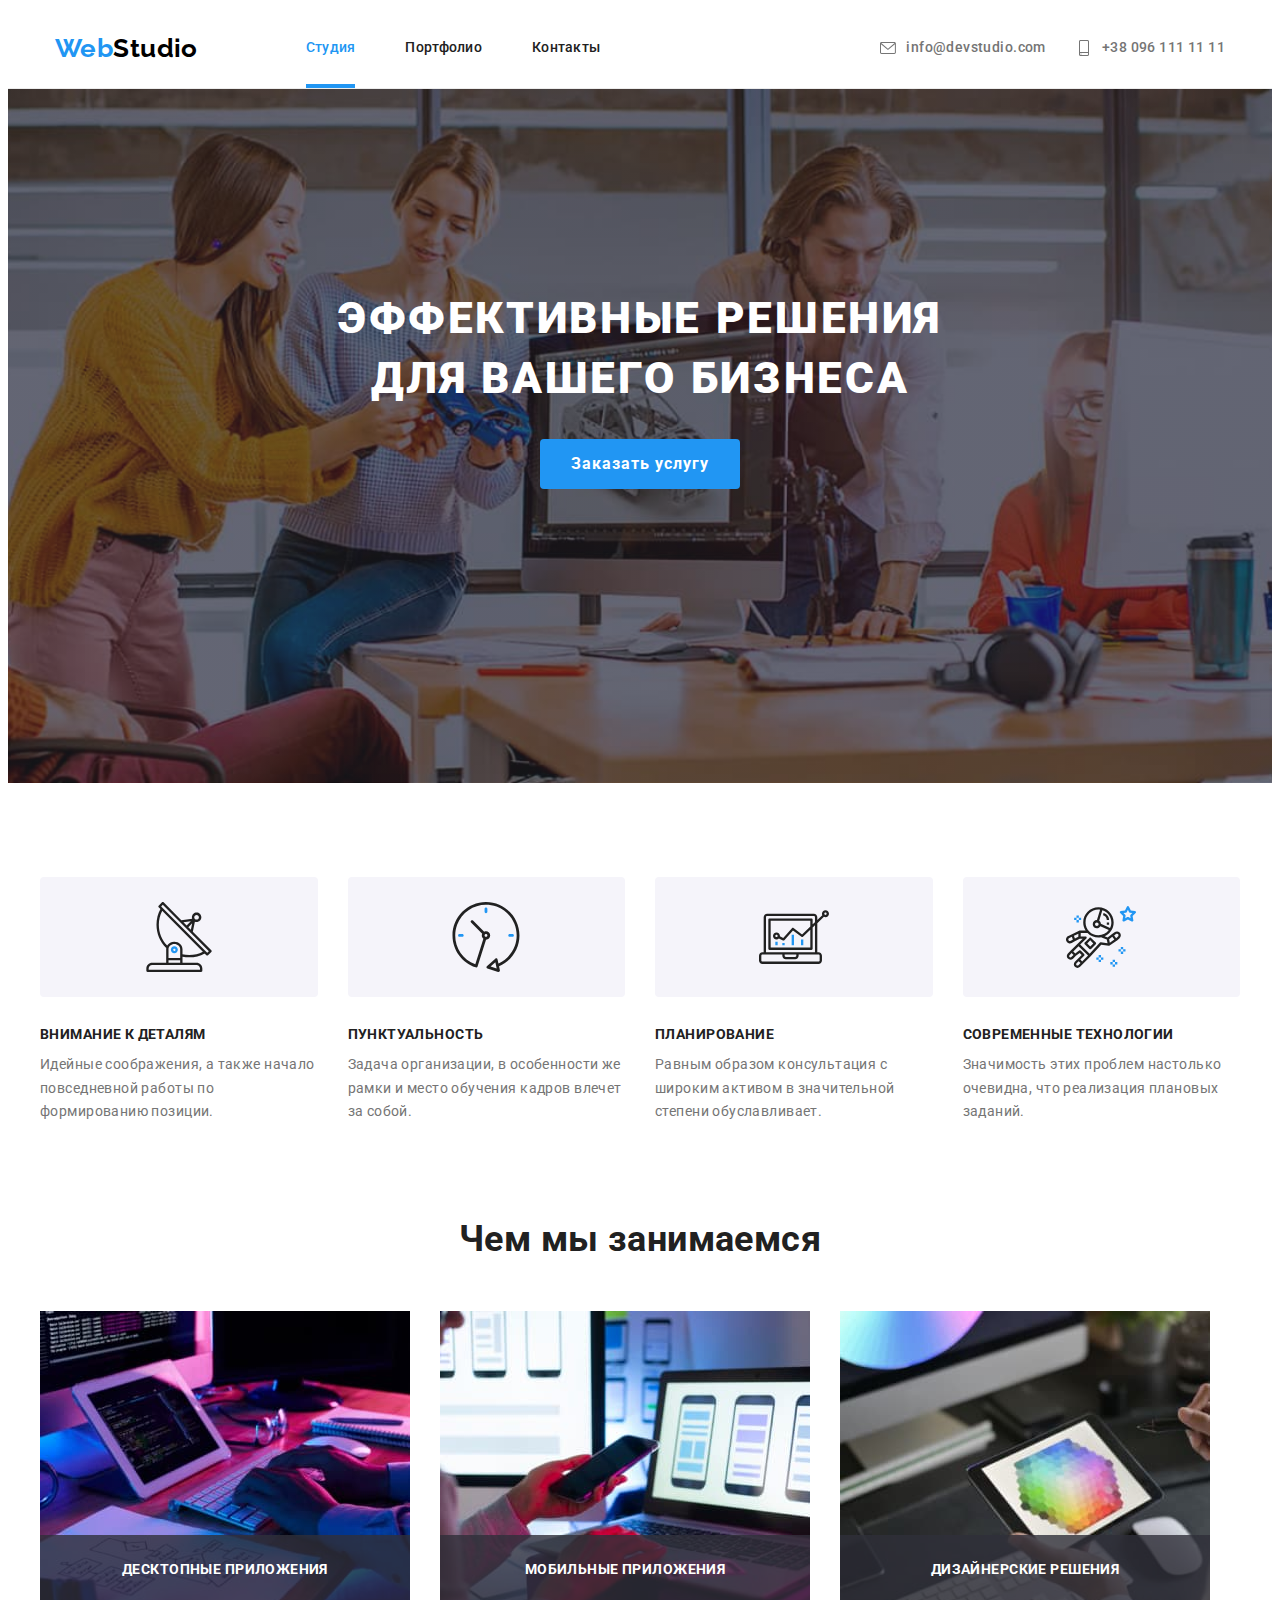
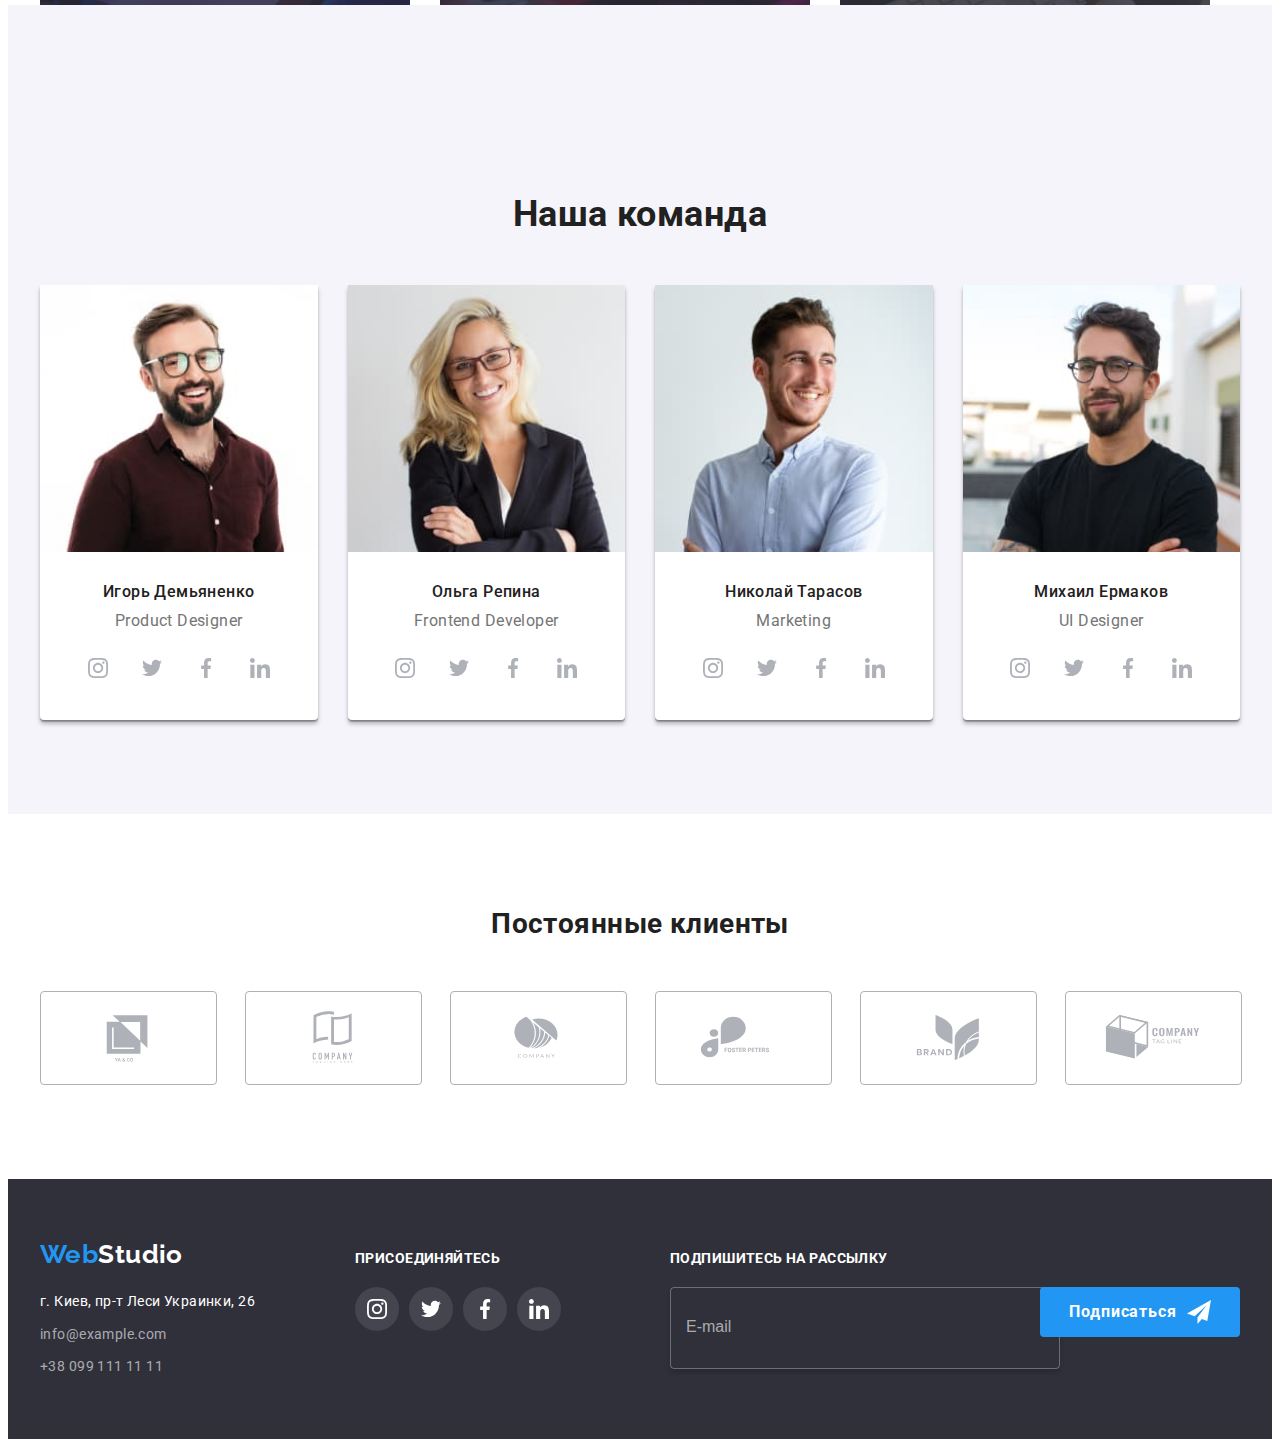
==== commit e46cf094: "for QA-test" ====
--- a/index.html
+++ b/index.html
@@ -23,7 +23,7 @@
 </head>
 
   <body>
-    <!-- <header class="header page-header--fixed" data-page-header>
+    <header class="header page-header--fixed" data-page-header>
       <div class="container">
         <nav class="header__nav">
           <a href="./index.html" lang="en" class="brand-link link">
@@ -38,6 +38,11 @@
             </li>
             <li class="header__item"><a href="" class="header__link link">Контакты</a></li>
           </ul>
+          <button type="button" class="header__btn menu-open-btn">
+            <svg class="header__icon">
+              <use href="./images/icons.svg#icon-mob-menu"></use>
+            </svg>
+          </button>
         </nav>
         <ul class="header__contacts list">
           <li class="header__item header__item--muting">
@@ -58,7 +63,53 @@
           </li>
         </ul>
       </div>
-    </header> -->
+      <div class="menu-mob is-hidden">
+        <div class="container">
+          <button type="button" class="menu-mob__btn">
+            <svg class="menu-mob__icon" width="20" height="20">
+              <use href="./images/icons.svg#icon-close"></use>
+            </svg>
+          </button>
+          <ul class="menu-mob__list list">
+            <li class="menu-mob__item">
+              <a href="./index.html" class="menu-mob__link menu-mob__link--menu menu-mob__link--accent link">Студия</a>
+            </li>
+            <li class="menu-mob__item">
+              <a href="./portfolio.html" class="menu-mob__link menu-mob__link--menu link">Портфолио</a>
+            </li>
+            <li class="menu-mob__item"><a href="" class="menu-mob__link menu-mob__link--menu link">Контакты</a></li>
+          </ul>
+          <ul class="menu-mob__list menu-mob__list--distace list">
+            <li class="menu-mob__item">
+              <a href="tel:+380961111111" class="menu-mob__link menu-mob__link--tel menu-mob__link--accent link">
+                +38 096 111 11 11
+              </a>
+            </li>
+            <li class="menu-mob__item header__item--muting">
+              <a href="mailto:info@devstudio.com" class="menu-mob__link menu-mob__link--email menu-mob__link--muting link">
+                info@devstudio.com
+              </a>
+            </li>
+          </ul>
+          <div class="menu-mob__soc">
+            <ul class="menu-mob__list menu-mob__list--row list">
+              <li class="menu-mob__item">
+                <a href="" class="menu-mob__link menu-mob__link--social menu-mob__link--accent link">Instagram</a>
+              </li>
+              <li class="menu-mob__item">
+                <a href="" class="menu-mob__link menu-mob__link--social menu-mob__link--accent link">Twitter</a>
+              </li>
+              <li class="menu-mob__item">
+                <a href="" class="menu-mob__link menu-mob__link--social menu-mob__link--accent link">Facebook</a>
+              </li>
+              <li class="menu-mob__item">
+                <a href="" class="menu-mob__link menu-mob__link--social menu-mob__link--accent link">LinkedIn</a>
+              </li>
+            </ul>
+          </div>
+        </div>
+      </div>
+    </header>
 
     <main>
       <section class="tagline section">
@@ -67,7 +118,7 @@
           <button type="button" class="tagline__btn btn-fixed" data-modal-open>Заказать услугу</button>
         </div>
       </section>
-      <!-- <section class="strengths section">
+      <section class="strengths section">
         <div class="container">
           <h2 hidden class="strengths__title visually-hidden">Наши качества</h2>
           <ul class="strengths__list list">
@@ -117,8 +168,8 @@
             </li>
           </ul>
         </div>
-      </section> -->
-      <!-- <section class="about section">
+      </section>
+      <section class="about section">
         <div class="container">
           <h2 class="about-title">Чем мы занимаемся</h2>
           <ul class="projects list">
@@ -151,8 +202,8 @@
             </li>
           </ul>
         </div>
-      </section> -->
-      <!-- <section class="co-worker section">
+      </section>
+      <section class="co-worker section">
         <div class="container">
           <h2 class="co-worker__title">Наша команда</h2>
           <ul class="employees list">
@@ -361,8 +412,8 @@
             </li>
           </ul>
         </div>
-      </section> -->
-      <!-- <section class="partners section">
+      </section>
+      <section class="partners section">
         <div class="container">
           <h2 class="partners__title">Постоянные клиенты</h2>
           <ul class="partners__list list">
@@ -410,32 +461,32 @@
             </li>
           </ul>
         </div>
-      </section> -->
+      </section>
     </main>
 
-    <!-- <footer class="footer">
+    <footer class="footer">
       <div class="container">
-        <div class="footer-contacts">
+        <div class="footer__contacts">
           <a href="./index.html" lang="en" class="footer-brand-link link"
             ><span class="brand-text-onehalf">Web</span
             ><span class="brand-text-twohalf-second">Studio</span></a
           >
-          <address class="footer-address">
-            <ul class="address list">
-              <li class="address__item">
+          <address class="footer__address">
+            <ul class="footer__list list">
+              <li class="footer__item">
                 <a
                   href="https://goo.gl/maps/UJ2vtWxeUtUVGGgd9"
                   target="_blank"
                   rel="noreferrer nofollow noopener"
-                  class="address__link address__link--geo link"
+                  class="footer__link footer__link--geo link"
                   >г. Киев, пр-т Леси Украинки, 26</a
                 >
               </li>
-              <li class="address__item">
-                <a href="mailto:info@example.com" class="address__link link">info@example.com</a>
-              </li>
-              <li class="address__item">
-                <a href="tel:+380991111111" class="address__link link">+38 099 111 11 11</a>
+              <li class="footer__item">
+                <a href="mailto:info@example.com" class="footer__link link">info@example.com</a>
+              </li>
+              <li class="footer__item">
+                <a href="tel:+380991111111" class="footer__link link">+38 099 111 11 11</a>
               </li>
             </ul>
           </address>
@@ -488,8 +539,8 @@
           </form>
         </div>
       </div>
-    </footer> -->
-    <!-- <div class="backdrop is-hidden" data-modal>
+    </footer>
+    <div class="backdrop is-hidden" data-modal>
       <div class="modal">
         <button type="button" class="modal-close-btn" data-modal-close>
           <svg class="modal-close-icon" width="18" height="18">
@@ -518,7 +569,8 @@
           <button type="submit" class="modal-submit-btn btn-fixed">Отправить</button>
         </form>
       </div>
-    </div> -->
-    <!-- <script src="./js/modal.js"></script> -->
+    </div>
+    <script src="./js/modal.js"></script>
+    <script src="./js/menu.js"></script>
   </body>
 </html>
--- a/css/main.min.css
+++ b/css/main.min.css
@@ -1 +1 @@
-:root{--brand-color-one: #2196f3;--brand-color-two: #000000;--brand-second-color-two: #ffffff;--main-color: #212121;--second-color: #757575;--accent-color: #2196f3;--main-backgroundcolor: #ffffff;--second-backgroundcolor: #e5e5e5;--accent-backgroundcolor: #f5f4fa;--tagline-backgroundcolor: #2f303a;--tagline-color: #ffffff;--btn-text-color: #ffffff;--btn-accent-backgroundcolor: #188ce8;--section-padding: 30px;--typical-distance: 30px;--margin-section: 215px}body{font-family:"Roboto",sans-serif;font-size:14px;letter-spacing:.03em;color:var(--main-color);background-color:var(--main-backgroundcolor)}a:focus,button:focus{outline-color:var(--accent-color)}address{font-style:normal}h1,h2,h3,h4,h5,h6,p{margin:0}img{display:block;max-width:100%;height:auto}section{width:100%}.list{margin:0;padding-left:0;list-style:none}.link{text-decoration:none;color:inherit}.link::visited{text-decoration:none}.container{width:320px}@media screen and (min-width: 480px){.container{width:480px}}@media screen and (min-width: 768px){.container{width:768px}}@media screen and (min-width: 1200px){.container{width:1200px;padding:0 15px}}.visually-hidden{position:absolute;width:1px;height:1px;margin:-1px;border:0;padding:0;white-space:nowrap;clip-path:inset(100%);clip:rect(0 0 0 0);overflow:hidden}.btn-fixed{min-width:200px;height:50px;font-family:inherit;font-weight:700;font-size:16px;line-height:1.88;display:block;align-items:center;text-align:center;letter-spacing:.06em;border:none;border-radius:4px;color:var(--btn-text-color);background-color:var(--accent-color);cursor:pointer}.is-hidden{opacity:0;visibility:hidden;pointer-events:none}.no-scroll{overflow:hidden;padding-right:17px}.brand-link{font-family:"Raleway";font-weight:700;font-size:26px;line-height:1.19;padding-top:25px;padding-bottom:25px;margin-right:93px}.brand-text-onehalf{color:var(--brand-color-one)}.brand-text-twohalf{color:var(--brand-color-two)}.brand-text-twohalf-second{color:var(--brand-second-color-two)}.footer-brand-link{font-family:"Raleway";font-weight:700;font-size:26px;line-height:1.19}.header{background-color:var(--main-backgroundcolor);border-bottom:1px solid #ececec;height:80px}.header__nav{display:flex;align-content:center;height:80px}.header__list{display:flex;margin:0 auto}.header__item{display:flex;align-content:center}.header__item:not(:last-child){margin-right:50px}.header__item--muting{color:var(--second-color)}.header__contacts{display:flex;align-content:center}.header__link{font-family:"Roboto";font-style:normal;font-weight:500;line-height:1.14;letter-spacing:.02em;color:var(--main-color);padding-top:32px;padding-bottom:28px;transition:color 250ms cubic-bezier(0.4, 0, 0.2, 1)}.header__link:hover,.header__link:focus{color:var(--accent-color)}.header__link--contact{color:var(--second-color);padding-bottom:32px;display:flex;align-items:center;gap:10px}.header__currentlink{display:flex;flex-direction:column;color:var(--accent-color);border-bottom:4px solid var(--accent-color)}.header__icon{fill:currentColor;width:16px;height:16px}.header .container{display:flex;align-content:center;justify-content:space-between}.tagline{background-color:var(--tagline-backgroundcolor);background-image:linear-gradient(rgba(47, 48, 58, 0.4), rgba(47, 48, 58, 0.4)),url(../images/home_mob.jpg);background-repeat:no-repeat;background-position:center;background-size:cover}@media(min-device-pixel-ratio: 2),(-webkit-min-device-pixel-ratio: 2),(min-resolution: 192dpi),(min-resolution: 2dppx){.tagline{background-image:linear-gradient(rgba(47, 48, 58, 0.4), rgba(47, 48, 58, 0.4)),url(../images/home_mob-2x.jpg)}}@media screen and (min-width: 768px){.tagline{background-image:linear-gradient(rgba(47, 48, 58, 0.4), rgba(47, 48, 58, 0.4)),url(../images/home_tblt.jpg)}}@media screen and (min-width: 768px)and (min-device-pixel-ratio: 2),screen and (min-width: 768px)and (-webkit-min-device-pixel-ratio: 2),screen and (min-width: 768px)and (min-resolution: 192dpi),screen and (min-width: 768px)and (min-resolution: 2dppx){.tagline{background-image:linear-gradient(rgba(47, 48, 58, 0.4), rgba(47, 48, 58, 0.4)),url(../images/home_tblt-2x.jpg)}}@media screen and (min-width: 1200px){.tagline{background-image:linear-gradient(rgba(47, 48, 58, 0.4), rgba(47, 48, 58, 0.4)),url(../images/home.jpg)}}@media screen and (min-width: 1200px)and (min-device-pixel-ratio: 2),screen and (min-width: 1200px)and (-webkit-min-device-pixel-ratio: 2),screen and (min-width: 1200px)and (min-resolution: 192dpi),screen and (min-width: 1200px)and (min-resolution: 2dppx){.tagline{background-image:linear-gradient(rgba(47, 48, 58, 0.4), rgba(47, 48, 58, 0.4)),url(../images/home-2x.jpg)}}.tagline .container{padding:118px 52px;margin:auto;max-width:100%}@media screen and (min-width: 480px){.tagline .container{padding:118px 60px}}@media screen and (min-width: 768px){.tagline .container{padding:204px 118px}}@media screen and (min-width: 1200px){.tagline .container{padding:200px 0;max-width:1600px;max-height:600px}}.tagline__title{font-weight:900;font-size:26px;line-height:1.62;text-align:center;letter-spacing:.06em;text-transform:uppercase;color:var(--tagline-color);max-width:360px;margin:0 auto}@media screen and (min-width: 1200px){.tagline__title{font-size:44px;line-height:1.36;max-width:700px}}.tagline__btn{margin:0 auto;margin-top:var(--typical-distance);transition:background-color 250ms cubic-bezier(0.4, 0, 0.2, 1)}.tagline__btn:hover,.tagline__btn:focus{background-color:var(--btn-accent-backgroundcolor)}.strengths{padding-top:60px}@media screen and (min-width: 1200px){.strengths{padding-top:94px}}.strengths .container{max-width:100%-var(--typical-distance);width:100%-var(--typical-distance);padding-left:15px;padding-right:15px}@media screen and (min-width: 1200px){.strengths .container{max-width:1600px}}.strengths__list{display:flex;justify-content:center;flex-wrap:wrap;gap:var(--typical-distance)}.strengths__item{max-width:100%;width:100%}@media screen and (min-width: 768px){.strengths__item{width:calc((100% - var(--typical-distance))/2)}}@media screen and (min-width: 1200px){.strengths__item{width:calc((100% - var(--typical-distance)*3)/4)}}.strengths__accent{border-radius:4px;border:none;background-color:var(--accent-backgroundcolor);width:100%;height:120px;margin-bottom:var(--typical-distance);display:flex;align-items:center;justify-content:center}.strengths__about{font-weight:700;font-size:14px;line-height:1.14;text-transform:uppercase;color:var(--main-color);margin-bottom:10px;text-align:center}@media screen and (min-width: 768px){.strengths__about{text-align:left}}.strengths__text{font-size:14px;line-height:1.71;color:var(--second-color)}.about .container{display:none}@media screen and (min-width: 1200px){.about .container{display:block;margin:0 auto}}@media screen and (min-width: 1200px){.about{padding-top:94px}}.about-title{font-weight:700;font-size:36px;line-height:1.17;text-align:center;color:var(--main-color);margin-bottom:50px}.projects{display:flex}.projects__item{position:relative}.projects__item:not(:last-child){margin-right:var(--typical-distance)}.projects__title{font-weight:700;line-height:1.14;text-align:center;text-transform:uppercase;color:#fff;width:100%;height:70px;background-color:rgba(47,48,58,.8);display:flex;align-items:center;justify-content:center;position:absolute;bottom:0}.co-worker{background-color:var(--accent-backgroundcolor);padding-top:60px}@media screen and (min-width: 1200px){.co-worker{padding-top:94px}}.co-worker__title{font-weight:700;font-size:28px;line-height:1.17;text-align:center;color:var(--main-color);margin-top:60px;margin-bottom:30px}@media screen and (min-width: 1200px){.co-worker__title{font-size:36px;margin-top:94px;margin-bottom:50px}}.co-worker .container{max-width:100%-var(--typical-distance);width:100%-var(--typical-distance);padding-left:15px;padding-right:15px}@media screen and (min-width: 1200px){.co-worker .container{max-width:1600px}}.employees{display:flex;flex-wrap:wrap;gap:var(--typical-distance)}.employees__item{width:100%;height:auto;background-color:var(--main-backgroundcolor);border-radius:0px 0px 4px 4px;box-shadow:0px 4px 4px rgba(0,0,0,.25),0px 1px 1px rgba(0,0,0,.14),0px 2px 1px rgba(0,0,0,.2)}.employees__item img{width:100%}@media screen and (min-width: 768px){.employees__item{width:calc((100% - var(--typical-distance))/2)}}@media screen and (min-width: 1200px){.employees__item{width:calc((100% - var(--typical-distance)*3)/4)}}.employees__comment{padding-top:var(--typical-distance);padding-bottom:24px}@media screen and (min-width: 1200px){.employees__comment{padding-bottom:var(--typical-distance)}}.employees__title{font-weight:500;font-size:16px;line-height:1.19;text-align:center;color:var(--main-color);margin-bottom:10px}.employees__text{font-size:16px;line-height:1.19;text-align:center;color:var(--second-color);margin-bottom:16px}.soc{display:flex;justify-content:center;background-color:var(--main-backgroundcolor)}.soc__item{width:44px;height:44px;border-radius:50%;color:#afb1b8;background-color:var(--main-backgroundcolor);margin-left:10px;transition:color 250ms cubic-bezier(0.4, 0, 0.2, 1),background-color 250ms cubic-bezier(0.4, 0, 0.2, 1)}.soc__item:first-child{margin-left:0}.soc__item:hover,.soc__item:focus{background-color:var(--accent-color);color:#fff}.soc__link{display:flex;align-items:center;justify-content:center;width:100%;height:100%;color:currentColor}.soc__icon{fill:currentColor}.partners{padding:94px 0}.partners__title{font-weight:700;font-size:36px;line-height:1.17;text-align:center;color:var(--main-color);margin-bottom:50px}.partners__list{display:flex}.partners__item{margin-left:30px}.partners__item:first-child{margin-left:0}.partners__link{display:flex;align-items:center;justify-content:center;width:170px;height:92px;border:1px solid #afb1b8;border-radius:4px;color:#afb1b8;transition:color 250ms cubic-bezier(0.4, 0, 0.2, 1),border-color 250ms cubic-bezier(0.4, 0, 0.2, 1)}.partners__link:focus,.partners__link:hover{color:var(--accent-color);border-color:var(--accent-color)}.partners__icon{fill:currentColor;width:106px;height:60px}.portfolio{padding-top:94px}.filters{display:flex;justify-content:center;margin-bottom:50px}.filters__item:not(:last-child){margin-right:8px}.filters__button{font-family:inherit;font-weight:500;font-size:16px;line-height:1.62;text-align:center;letter-spacing:.03em;color:var(--main-color);background-color:var(--accent-backgroundcolor);cursor:pointer;border:none;border-radius:4px;padding:6px 22px;transition:color 250ms cubic-bezier(0.4, 0, 0.2, 1),background-color 250ms cubic-bezier(0.4, 0, 0.2, 1),box-shadow 250ms cubic-bezier(0.4, 0, 0.2, 1)}.filters__button:hover,.filters__button:focus{color:var(--btn-text-color);background-color:var(--accent-color);box-shadow:0px 3px 1px rgba(0,0,0,.1),0px 1px 2px rgba(0,0,0,.08),0px 2px 2px rgba(0,0,0,.12)}.gallery{display:flex;flex-wrap:wrap;gap:calc(var(--typical-distance)/2);border-top:none}.gallery__link{box-shadow:none;display:block;transition:box-shadow 250ms cubic-bezier(0.4, 0, 0.2, 1)}.gallery__link:hover,.gallery__link:focus{box-shadow:0px 1px 1px rgba(0,0,0,.12),0px 4px 4px rgba(0,0,0,.06),1px 4px 6px rgba(0,0,0,.16)}.gallery__item{flex-basis:calc(33.3333333333% - var(--typical-distance))}.gallery__content{padding:20px 24px;border:1px solid #eee;border-top:none}.gallery__title{font-weight:700;font-size:18px;line-height:2;letter-spacing:.06em;color:var(--main-color);margin-bottom:4px}.gallery__text{font-size:16px;line-height:1.88;color:var(--second-color)}.gallery__slide{position:relative;overflow:hidden}.gallery__about{font-size:18px;line-height:1.56;color:#fff;background-color:rgba(33,150,243,.9);position:absolute;top:0;height:100%;overflow:auto;padding:63px 24px;transform:translateY(100%);transition:transform 250ms cubic-bezier(0.4, 0, 0.2, 1)}.gallery__link:focus .gallery__about,.gallery__link:hover .gallery__about{transform:translateY(0%)}.gallery__about::-webkit-scrollbar{width:4px}.gallery__about::-webkit-scrollbar-track{box-shadow:inset 0 0 6px rgba(0,0,0,.3)}.gallery__about::-webkit-scrollbar-thumb{background-color:#2164ff;outline:1px solid #708090}.address__item:not(:last-child){margin-bottom:9px}.address__link{line-height:1.71;color:rgba(255,255,255,.6);transition:color 250ms cubic-bezier(0.4, 0, 0.2, 1)}.address__link:hover,.address__link:focus{color:var(--accent-color)}.address__link--geo{color:var(--tagline-color)}.our-soc{margin-left:70px;margin-right:94px}.our-soc__title{font-weight:700;font-size:14px;line-height:1.14;text-transform:uppercase;color:#fff;margin-bottom:20px}.our-soc__list{display:flex;justify-content:center}.our-soc__item{margin-left:10px}.our-soc__item:first-child{margin-left:0}.our-soc__link{display:flex;align-items:center;justify-content:center;width:44px;height:44px;border-radius:50%;color:#fff;background-color:rgba(255,255,255,.1);transition:background-color 250ms cubic-bezier(0.4, 0, 0.2, 1)}.our-soc__link:hover,.our-soc__link:focus{background-color:var(--accent-color)}.our-soc__icon{fill:currentColor}.distribution{width:570px}.distribution__title{font-weight:700;font-size:14px;line-height:1.14;text-transform:uppercase;color:#fff;margin-bottom:20px}.distribution__form{display:flex;justify-content:space-between}.distribution__label{margin-right:12px;width:100%}.distribution__input{height:50px;width:100%;background-color:rgba(0,0,0,0);border:1px solid rgba(255,255,255,.3);box-shadow:0px 4px 4px rgba(0,0,0,.15);border-radius:4px;padding:15px;color:var(--main-backgroundcolor)}.distribution__input::placeholder{font-size:16px;line-height:1.25;color:rgba(255,255,255,.6)}.distribution__btn{display:flex;align-items:center;justify-content:center;margin:0 auto;transition:background-color 250ms cubic-bezier(0.4, 0, 0.2, 1)}.distribution__btn:hover,.distribution__btn:focus{background-color:var(--btn-accent-backgroundcolor)}.distribution__icon{fill:currentColor;margin-left:10px}.footer{background-color:var(--tagline-backgroundcolor);padding-top:60px;padding-bottom:60px}.footer-brand-link{display:block;margin-bottom:20px}.footer .container{display:flex;align-items:baseline}.backdrop{position:fixed;top:0;left:0;width:100%;height:100%;background-color:rgba(25,28,38,.252);transition:opacity 250ms cubic-bezier(0.4, 0, 0.2, 1),visibility 250ms cubic-bezier(0.4, 0, 0.2, 1)}.backdrop.is-hidden .modal{transform:scale(0) rotate(-360deg)}.modal{position:absolute;top:calc((100% - 581px)/2);left:calc((100% - 528px)/2);min-width:528px;min-height:581px;background-color:#fff;border-radius:4px;transform:scale(1) rotate(0);transition:transform 250ms cubic-bezier(0.4, 0, 0.2, 1);padding:40px}.modal-close-btn{position:absolute;right:8px;top:8px;width:30px;height:30px;border:1px solid #999;border-radius:50%;background-color:rgba(0,0,0,0);display:flex;align-items:center;justify-content:center;color:#000}.modal-close-btn:hover,.modal-close-btn:focus{cursor:pointer;color:var(--btn-accent-backgroundcolor)}.modal-close-icon{fill:currentColor;transition:fill 250ms cubic-bezier(0.4, 0, 0.2, 1)}.modal-title{font-weight:700;font-size:20px;line-height:1.15;text-align:center;color:var(--main-color);margin-bottom:12px}.modal-group-input{display:flex;flex-direction:column}.modal-label{font-size:12px;line-height:1.17;letter-spacing:.01em;color:#757575;margin-bottom:4px}.modal-input-centre{position:relative;padding:12px 0px;margin-bottom:10px}.modal-input-icon{position:absolute;left:12px;top:50%;transform:translateY(-50%);fill:var(--main-color);transition:fill 250ms cubic-bezier(0.4, 0, 0.2, 1);z-index:-1}.modal-label-text{margin-bottom:4px}.modal-input{height:40px;width:100%;background-color:rgba(0,0,0,0);border:1px solid rgba(33,33,33,.2);border-radius:4px;padding-left:42px;outline-color:inherit;transition:color 250ms cubic-bezier(0.4, 0, 0.2, 1),border 250ms cubic-bezier(0.4, 0, 0.2, 1)}.modal-input::placeholder{color:rgba(117,117,117,.5)}.modal-input:hover,.modal-input:focus{border:1px solid var(--accent-color)}.modal-input:focus{outline-color:var(--accent-color)}.modal-input:hover~.modal-input-icon,.modal-input:focus~.modal-input-icon{fill:var(--accent-color)}.modal-textarea{width:100%;height:120px;resize:none;padding:12px 16px;margin-bottom:20px}.modal-label-check{display:flex;align-items:center;justify-content:center;margin-bottom:30px}.modal-check-icon{margin-right:7px;fill:rgba(0,0,0,0);border:1px solid var(--main-color);border-radius:2px;transition:background-color 250ms cubic-bezier(0.4, 0, 0.2, 1),fill 250ms cubic-bezier(0.4, 0, 0.2, 1),border 250ms cubic-bezier(0.4, 0, 0.2, 1)}.modal-input-chek:checked~.modal-check-icon{fill:var(--main-backgroundcolor);background-color:var(--accent-color);border:none}.modal-check-text{font-size:14px;line-height:1.71;color:var(--second-color)}.modal-link-agreement{font-size:14px;line-height:1.71;text-decoration-line:underline;color:var(--accent-color);margin-left:5px}.modal-submit-btn{display:flex;align-items:center;justify-content:center;margin:0 auto;transition:background-color 250ms cubic-bezier(0.4, 0, 0.2, 1)}.modal-submit-btn:hover,.modal-submit-btn:focus{background-color:var(--btn-accent-backgroundcolor)}/*# sourceMappingURL=main.min.css.map */+:root{--brand-color-one: #2196f3;--brand-color-two: #000000;--brand-second-color-two: #ffffff;--main-color: #212121;--second-color: #757575;--accent-color: #2196f3;--main-backgroundcolor: #ffffff;--second-backgroundcolor: #e5e5e5;--accent-backgroundcolor: #f5f4fa;--tagline-backgroundcolor: #2f303a;--tagline-color: #ffffff;--btn-text-color: #ffffff;--btn-accent-backgroundcolor: #188ce8;--section-padding: 30px;--typical-distance: 30px;--margin-section: 215px}body{font-family:"Roboto",sans-serif;font-size:14px;letter-spacing:.03em;color:var(--main-color);background-color:var(--main-backgroundcolor)}a:focus,button:focus{outline-color:var(--accent-color)}address{font-style:normal}h1,h2,h3,h4,h5,h6,p{margin:0}img{display:block;max-width:100%;height:auto}section{width:100%}.list{margin:0;padding-left:0;list-style:none}.link{text-decoration:none;color:inherit}.link::visited{text-decoration:none}.section{padding-bottom:60px}@media screen and (min-width: 1200px){.section{padding-bottom:94px}}.container{max-width:100%;padding-left:15px;padding-right:15px;margin:0 auto}@media screen and (min-width: 480px){.container{width:480px}}@media screen and (min-width: 768px){.container{width:768px}}@media screen and (min-width: 1200px){.container{max-width:1200px;width:1200px;padding:0 15px}}.visually-hidden{position:absolute;width:1px;height:1px;margin:-1px;border:0;padding:0;white-space:nowrap;clip-path:inset(100%);clip:rect(0 0 0 0);overflow:hidden}.btn-fixed{min-width:200px;height:50px;font-family:inherit;font-weight:700;font-size:16px;line-height:1.88;display:block;align-items:center;text-align:center;letter-spacing:.06em;border:none;border-radius:4px;color:var(--btn-text-color);background-color:var(--accent-color);cursor:pointer}.is-hidden{opacity:0;visibility:hidden;pointer-events:none}.no-scroll{overflow:hidden}.brand-link{font-family:"Raleway";font-weight:700;font-size:26px;line-height:1.19;padding:16px 15px}@media screen and (min-width: 768px){.brand-link{padding-top:25px;padding-bottom:25px;margin-right:88px}}@media screen and (min-width: 1200px){.brand-link{margin-right:93px}}.brand-text-onehalf{color:var(--brand-color-one)}.brand-text-twohalf{color:var(--brand-color-two)}.brand-text-twohalf-second{color:var(--brand-second-color-two)}.footer-brand-link{font-family:"Raleway";font-weight:700;font-size:26px;line-height:1.19}.header{background-color:var(--main-backgroundcolor);border-bottom:1px solid #ececec;height:60px}@media screen and (min-width: 768px){.header{height:80px}}.header__nav{display:flex;align-content:center;justify-content:space-between;width:100%}.header__nav .header__icon{width:100%;height:100%}@media screen and (min-width: 768px){.header__nav{height:80px;justify-content:start;width:auto}.header__nav .header__icon{display:none;width:0px;height:0px}}.header__list{display:none}@media screen and (min-width: 768px){.header__list{display:flex;gap:50px}}.header__item{display:flex;align-content:center}.header__item--muting{color:var(--second-color)}.header__contacts{display:none}@media screen and (min-width: 768px){.header__contacts{display:flex;align-self:center;justify-content:center;flex-direction:column;gap:10px;margin-right:15px}.header__contacts .header__icon{width:14px;height:14px}}@media screen and (min-width: 1200px){.header__contacts{flex-direction:row;gap:30px}.header__contacts .header__icon{width:16px;height:16px}}.header__link{font-family:"Roboto";font-style:normal;font-weight:500;line-height:1.14;letter-spacing:.02em;color:var(--main-color);padding-top:32px;padding-bottom:28px;transition:color 250ms cubic-bezier(0.4, 0, 0.2, 1)}.header__link:hover,.header__link:focus{color:var(--accent-color)}.header__link--contact{color:var(--second-color);padding:0;display:flex;align-items:center;gap:10px;font-size:12px;letter-spacing:1.17}@media screen and (min-width: 1200px){.header__link--contact{font-size:14px;letter-spacing:inherit}}.header__currentlink{display:flex;flex-direction:column;color:var(--accent-color);border-bottom:4px solid var(--accent-color)}.header__icon{fill:currentColor}.header__btn{background-color:rgba(0,0,0,0);display:block;margin-left:auto;margin-right:10px;border:none;padding:0;cursor:pointer}.header__btn .header__icon{width:40px;height:40px}@media screen and (min-width: 768px){.header__btn{display:none}}.header .container{display:flex;align-content:center;justify-content:space-between;padding:0;width:100%}.menu-mob{display:flex;align-items:baseline;z-index:2;position:fixed;background-color:#fff;top:0;left:0;width:100vw;height:100vh;padding:15px}.menu-mob__btn{display:block;position:absolute;right:10px;top:10px;width:40px;height:40px;background-color:rgba(0,0,0,0);color:var(--main-color);border:none;cursor:pointer}.menu-mob__icon{fill:currentColor}.menu-mob__list{display:flex;flex-direction:column;gap:32px;margin-top:0;margin-bottom:auto}.menu-mob__list--row{flex-direction:row;gap:20px}.menu-mob__list--distace{margin-top:auto;margin-bottom:84px}.menu-mob__link{font-weight:500;letter-spacing:.02em}.menu-mob__link--menu{font-size:30px;line-height:1.18}@media screen and (min-width: 480px){.menu-mob__link--menu{font-size:40px}}.menu-mob__link--tel{font-size:24px;line-height:1.12}@media screen and (min-width: 480px){.menu-mob__link--tel{font-size:34px}}.menu-mob__link--email{font-size:18px;line-height:1.17}@media screen and (min-width: 480px){.menu-mob__link--email{font-size:24px}}.menu-mob__link--social{font-size:14px;line-height:1.22}@media screen and (min-width: 480px){.menu-mob__link--social{font-size:18px}}.menu-mob__link--accent{color:var(--accent-color)}.menu-mob__link--muting{color:var(--second-color)}.menu-mob__soc{display:flex;width:100%;justify-content:center;align-items:center;position:absolute;bottom:60px;left:0}@media screen and (min-width: 480px){.menu-mob__soc{left:40px;justify-content:start}}.menu-mob .container{flex-direction:column;padding:48px 40px;height:100%;width:100%}.tagline{background-color:var(--tagline-backgroundcolor);background-image:linear-gradient(rgba(47, 48, 58, 0.4), rgba(47, 48, 58, 0.4)),url(../images/home_mob.jpg);background-repeat:no-repeat;background-position:center;background-size:cover}@media(min-device-pixel-ratio: 2),(-webkit-min-device-pixel-ratio: 2),(min-resolution: 192dpi),(min-resolution: 2dppx){.tagline{background-image:linear-gradient(rgba(47, 48, 58, 0.4), rgba(47, 48, 58, 0.4)),url(../images/home_mob-2x.jpg)}}@media screen and (min-width: 768px){.tagline{background-image:linear-gradient(rgba(47, 48, 58, 0.4), rgba(47, 48, 58, 0.4)),url(../images/home_tblt.jpg)}}@media screen and (min-width: 768px)and (min-device-pixel-ratio: 2),screen and (min-width: 768px)and (-webkit-min-device-pixel-ratio: 2),screen and (min-width: 768px)and (min-resolution: 192dpi),screen and (min-width: 768px)and (min-resolution: 2dppx){.tagline{background-image:linear-gradient(rgba(47, 48, 58, 0.4), rgba(47, 48, 58, 0.4)),url(../images/home_tblt-2x.jpg)}}@media screen and (min-width: 1200px){.tagline{background-image:linear-gradient(rgba(47, 48, 58, 0.4), rgba(47, 48, 58, 0.4)),url(../images/home.jpg)}}@media screen and (min-width: 1200px)and (min-device-pixel-ratio: 2),screen and (min-width: 1200px)and (-webkit-min-device-pixel-ratio: 2),screen and (min-width: 1200px)and (min-resolution: 192dpi),screen and (min-width: 1200px)and (min-resolution: 2dppx){.tagline{background-image:linear-gradient(rgba(47, 48, 58, 0.4), rgba(47, 48, 58, 0.4)),url(../images/home-2x.jpg)}}.tagline .container{padding:118px 52px;margin:auto}@media screen and (min-width: 480px){.tagline .container{padding:118px 60px}}@media screen and (min-width: 768px){.tagline .container{padding:204px 118px}}@media screen and (min-width: 1200px){.tagline .container{padding:200px 0;max-width:1600px;max-height:600px;overflow:hidden;background-size:contain}}.tagline__title{font-weight:900;font-size:26px;line-height:1.62;text-align:center;letter-spacing:.06em;text-transform:uppercase;color:var(--tagline-color);max-width:360px;margin:0 auto}@media screen and (min-width: 1200px){.tagline__title{font-size:44px;line-height:1.36;max-width:700px}}.tagline__btn{margin:0 auto;margin-top:var(--typical-distance);transition:background-color 250ms cubic-bezier(0.4, 0, 0.2, 1)}.tagline__btn:hover,.tagline__btn:focus{background-color:var(--btn-accent-backgroundcolor)}.strengths{padding-top:60px}@media screen and (min-width: 1200px){.strengths{padding-top:94px}}@media screen and (min-width: 1200px){.strengths .container{max-width:1600px}}.strengths__list{display:flex;justify-content:center;flex-wrap:wrap;gap:var(--typical-distance)}.strengths__item{max-width:100%;width:100%}@media screen and (min-width: 768px){.strengths__item{width:calc((100% - var(--typical-distance))/2)}}@media screen and (min-width: 1200px){.strengths__item{width:calc((100% - var(--typical-distance)*3)/4)}}.strengths__accent{border-radius:4px;border:none;background-color:var(--accent-backgroundcolor);width:100%;height:120px;margin-bottom:var(--typical-distance);display:flex;align-items:center;justify-content:center}.strengths__about{font-weight:700;font-size:14px;line-height:1.14;text-transform:uppercase;color:var(--main-color);margin-bottom:10px;text-align:center}@media screen and (min-width: 768px){.strengths__about{text-align:left}}.strengths__text{font-size:14px;line-height:1.71;color:var(--second-color)}.about .container{display:none}@media screen and (min-width: 1200px){.about .container{display:block;margin:0 auto}}.about.section{padding:0}.about-title{font-weight:700;font-size:36px;line-height:1.17;text-align:center;color:var(--main-color);margin-bottom:50px}.projects{display:flex}.projects__item{position:relative}.projects__item:not(:last-child){margin-right:var(--typical-distance)}.projects__title{font-weight:700;line-height:1.14;text-align:center;text-transform:uppercase;color:#fff;width:100%;height:70px;background-color:rgba(47,48,58,.8);display:flex;align-items:center;justify-content:center;position:absolute;bottom:0}.co-worker{background-color:var(--accent-backgroundcolor);padding-top:60px}@media screen and (min-width: 1200px){.co-worker{padding-top:94px}}.co-worker__title{font-weight:700;font-size:28px;line-height:1.17;text-align:center;color:var(--main-color);margin-bottom:30px}@media screen and (min-width: 1200px){.co-worker__title{font-size:36px;margin-top:94px;margin-bottom:50px}}@media screen and (min-width: 1200px){.co-worker .container{max-width:1600px}}.employees{display:flex;flex-wrap:wrap;gap:var(--typical-distance)}.employees__item{width:100%;height:auto;background-color:var(--main-backgroundcolor);border-radius:0px 0px 4px 4px;box-shadow:0px 4px 4px rgba(0,0,0,.25),0px 1px 1px rgba(0,0,0,.14),0px 2px 1px rgba(0,0,0,.2)}.employees__item img{width:100%}@media screen and (min-width: 768px){.employees__item{width:calc((100% - var(--typical-distance))/2)}}@media screen and (min-width: 1200px){.employees__item{width:calc((100% - var(--typical-distance)*3)/4)}}.employees__comment{padding-top:var(--typical-distance);padding-bottom:24px}@media screen and (min-width: 1200px){.employees__comment{padding-bottom:var(--typical-distance)}}.employees__title{font-weight:500;font-size:16px;line-height:1.19;text-align:center;color:var(--main-color);margin-bottom:10px}.employees__text{font-size:16px;line-height:1.19;text-align:center;color:var(--second-color);margin-bottom:16px}.soc{display:flex;justify-content:center;background-color:var(--main-backgroundcolor)}.soc__item{width:44px;height:44px;border-radius:50%;color:#afb1b8;background-color:var(--main-backgroundcolor);margin-left:10px;transition:color 250ms cubic-bezier(0.4, 0, 0.2, 1),background-color 250ms cubic-bezier(0.4, 0, 0.2, 1)}.soc__item:first-child{margin-left:0}.soc__item:hover,.soc__item:focus{background-color:var(--accent-color);color:#fff}.soc__link{display:flex;align-items:center;justify-content:center;width:100%;height:100%;color:currentColor}.soc__icon{fill:currentColor}.partners{padding:60px 0}@media screen and (min-width: 1200px){.partners{padding:94px 0}}.partners__title{font-weight:700;font-size:24px;line-height:1.17;text-align:center;color:var(--main-color);margin-bottom:30px}@media screen and (min-width: 480px){.partners__title{font-size:28px}}@media screen and (min-width: 1200px){.partners__title{margin-bottom:50px;font-style:36px}}.partners__list{display:flex;flex-wrap:wrap;gap:var(--typical-distance)}.partners__item{width:calc((100% - var(--typical-distance))/2);height:auto}@media screen and (min-width: 768px){.partners__item{width:calc((100% - var(--typical-distance)*2)/3)}}@media screen and (min-width: 1200px){.partners__item{width:calc((100% - var(--typical-distance)*5)/6)}}.partners__link{display:flex;align-items:center;justify-content:center;width:100%;height:92px;border:1px solid #afb1b8;border-radius:4px;color:#afb1b8;transition:color 250ms cubic-bezier(0.4, 0, 0.2, 1),border-color 250ms cubic-bezier(0.4, 0, 0.2, 1)}.partners__link:focus,.partners__link:hover{color:var(--accent-color);border-color:var(--accent-color)}.partners__icon{fill:currentColor;width:106px;height:60px}.portfolio{padding-top:60px}@media screen and (min-width: 1200px){.portfolio{padding-top:94px}}.filters{display:flex;justify-content:start;flex-wrap:wrap;gap:15px 8px;margin-bottom:40px}@media screen and (min-width: 768px){.filters{margin-bottom:30px;justify-content:center;flex-wrap:nowrap}}@media screen and (min-width: 1200px){.filters{margin-bottom:50px}}.filters__button{font-family:inherit;font-weight:500;font-size:16px;line-height:1.62;text-align:center;letter-spacing:.03em;color:var(--main-color);background-color:var(--accent-backgroundcolor);cursor:pointer;border:none;border-radius:4px;padding:6px 22px;transition:color 250ms cubic-bezier(0.4, 0, 0.2, 1),background-color 250ms cubic-bezier(0.4, 0, 0.2, 1),box-shadow 250ms cubic-bezier(0.4, 0, 0.2, 1)}.filters__button:hover,.filters__button:focus{color:var(--btn-text-color);background-color:var(--accent-color);box-shadow:0px 3px 1px rgba(0,0,0,.1),0px 1px 2px rgba(0,0,0,.08),0px 2px 2px rgba(0,0,0,.12)}.gallery{display:flex;flex-wrap:wrap;gap:var(--typical-distance);border-top:none}.gallery__link{width:100%;box-shadow:none;display:block;transition:box-shadow 250ms cubic-bezier(0.4, 0, 0.2, 1);max-width:450px}.gallery__link:hover,.gallery__link:focus{box-shadow:0px 1px 1px rgba(0,0,0,.12),0px 4px 4px rgba(0,0,0,.06),1px 4px 6px rgba(0,0,0,.16)}.gallery__item{width:100%}@media screen and (min-width: 768px){.gallery__item{width:calc((100% - var(--typical-distance)*1)/2)}}@media screen and (min-width: 1200px){.gallery__item{width:calc((100% - var(--typical-distance)*2)/3)}}.gallery__item img{width:100%}.gallery__content{padding:20px 24px;border:1px solid #eee;border-top:none}.gallery__title{font-weight:700;font-size:18px;line-height:2;letter-spacing:.06em;color:var(--main-color);margin-bottom:4px}.gallery__text{font-size:16px;line-height:1.88;color:var(--second-color)}.gallery__slide{position:relative;overflow:hidden}.gallery__about{font-size:18px;line-height:1.56;color:#fff;background-color:rgba(33,150,243,.9);position:absolute;top:0;height:100%;overflow:auto;padding:63px 24px;transform:translateY(100%);transition:transform 250ms cubic-bezier(0.4, 0, 0.2, 1)}.gallery__link:focus .gallery__about,.gallery__link:hover .gallery__about{transform:translateY(0%)}.gallery__about::-webkit-scrollbar{width:4px}.gallery__about::-webkit-scrollbar-track{box-shadow:inset 0 0 6px rgba(0,0,0,.3)}.gallery__about::-webkit-scrollbar-thumb{background-color:#2164ff;outline:1px solid #708090}.footer{background-color:var(--tagline-backgroundcolor);padding-top:60px;padding-bottom:60px}.footer-brand-link{display:block;margin-bottom:20px}.footer .container{display:flex;flex-wrap:wrap;align-items:baseline;gap:60px}@media screen and (min-width: 1200px){.footer .container{flex-wrap:nowrap}}.footer__contacts{display:flex;flex-direction:column;align-items:center;justify-content:center;width:100%}@media screen and (min-width: 768px){.footer__contacts{width:calc((100% - 60px)/2)}}@media screen and (min-width: 1200px){.footer__contacts{justify-content:start;align-items:unset}}.footer__list{display:flex;flex-wrap:wrap;gap:9px}.footer__item{width:100%;display:flex;justify-content:center}@media screen and (min-width: 1200px){.footer__item{justify-content:start}}.footer__link{line-height:1.71;color:rgba(255,255,255,.6);transition:color 250ms cubic-bezier(0.4, 0, 0.2, 1)}.footer__link:hover,.footer__link:focus{color:var(--accent-color)}.footer__link--geo{color:var(--tagline-color)}.our-soc{display:flex;justify-content:center;align-items:center;flex-direction:column;gap:20px;width:100%}@media screen and (min-width: 768px){.our-soc{width:calc((100% - 60px)/2)}}@media screen and (min-width: 1200px){.our-soc{justify-content:start}}.our-soc__title{font-weight:700;font-size:14px;line-height:1.14;text-transform:uppercase;color:#fff;width:100%;text-align:center}@media screen and (min-width: 1200px){.our-soc__title{text-align:inherit}}.our-soc__list{display:flex;justify-content:center;width:100%}@media screen and (min-width: 1200px){.our-soc__list{justify-content:start}}.our-soc__item{margin-left:10px}.our-soc__item:first-child{margin-left:0}.our-soc__link{display:flex;align-items:center;justify-content:center;width:44px;height:44px;border-radius:50%;color:#fff;background-color:rgba(255,255,255,.1);transition:background-color 250ms cubic-bezier(0.4, 0, 0.2, 1)}.our-soc__link:hover,.our-soc__link:focus{background-color:var(--accent-color)}.our-soc__icon{fill:currentColor}.distribution{display:flex;justify-content:center;flex-wrap:wrap;gap:20px;width:100%}@media screen and (min-width: 1200px){.distribution{flex-grow:2;min-width:570px;width:570px}}.distribution__title{font-weight:700;font-size:14px;line-height:1.14;text-transform:uppercase;color:#fff;width:100%;text-align:center}@media screen and (min-width: 1200px){.distribution__title{text-align:inherit}}.distribution__form{display:flex;flex-wrap:wrap;gap:20px 12px}@media screen and (min-width: 1200px){.distribution__form{justify-content:space-between;width:100%;flex-wrap:nowrap}}.distribution__label{width:100%}.distribution__input{height:50px;width:100%;background-color:rgba(0,0,0,0);border:1px solid rgba(255,255,255,.3);box-shadow:0px 4px 4px rgba(0,0,0,.15);border-radius:4px;padding:15px;color:var(--main-backgroundcolor)}.distribution__input::placeholder{font-size:16px;line-height:1.25;color:rgba(255,255,255,.6)}.distribution__btn{display:flex;align-items:center;justify-content:center;margin:0 auto;transition:background-color 250ms cubic-bezier(0.4, 0, 0.2, 1)}.distribution__btn:hover,.distribution__btn:focus{background-color:var(--btn-accent-backgroundcolor)}.distribution__icon{fill:currentColor;margin-left:10px}.backdrop{position:fixed;top:0;left:0;width:100%;height:100%;background-color:rgba(25,28,38,.252);transition:opacity 250ms cubic-bezier(0.4, 0, 0.2, 1),visibility 250ms cubic-bezier(0.4, 0, 0.2, 1)}.backdrop.is-hidden .modal{transform:translate(-50%, -50%) scale(0) rotate(-360deg)}.modal{position:absolute;top:50%;left:50%;padding:15px;min-width:calc(100% - 30px);min-height:calc(100vh - 30px);background-color:#fff;border-radius:4px;transform:translate(-50%, -50%) scale(1) rotate(0);transition:transform 250ms cubic-bezier(0.4, 0, 0.2, 1)}@media screen and (min-width: 480px){.modal{min-width:450px}}@media screen and (min-width: 1200px){.modal{padding:40px;min-width:528px}}.modal-close-btn{position:absolute;right:8px;top:8px;width:30px;height:30px;border:1px solid #999;border-radius:50%;background-color:rgba(0,0,0,0);display:flex;align-items:center;justify-content:center;color:#000}.modal-close-btn:hover,.modal-close-btn:focus{cursor:pointer;color:var(--btn-accent-backgroundcolor)}.modal-close-icon{fill:currentColor;transition:fill 250ms cubic-bezier(0.4, 0, 0.2, 1)}.modal-title{font-weight:700;font-size:20px;line-height:1.5;text-align:center;color:var(--main-color);margin-bottom:12px;margin-top:12px}.modal-group-input{display:flex;flex-direction:column}.modal-label{font-size:12px;line-height:1.17;letter-spacing:.01em;color:#757575;margin-bottom:4px}.modal-input-centre{position:relative;padding:12px 0px;margin-bottom:10px}.modal-input-icon{position:absolute;left:12px;top:50%;transform:translateY(-50%);fill:var(--main-color);transition:fill 250ms cubic-bezier(0.4, 0, 0.2, 1);z-index:-1}.modal-label-text{margin-bottom:4px}.modal-input{height:40px;width:100%;background-color:rgba(0,0,0,0);border:1px solid rgba(33,33,33,.2);border-radius:4px;padding-left:42px;outline-color:inherit;transition:color 250ms cubic-bezier(0.4, 0, 0.2, 1),border 250ms cubic-bezier(0.4, 0, 0.2, 1)}.modal-input::placeholder{color:rgba(117,117,117,.5)}.modal-input:hover,.modal-input:focus{border:1px solid var(--accent-color)}.modal-input:focus{outline-color:var(--accent-color)}.modal-input:hover~.modal-input-icon,.modal-input:focus~.modal-input-icon{fill:var(--accent-color)}.modal-textarea{width:100%;height:120px;resize:none;padding:12px 16px;margin-bottom:20px}.modal-label-check{display:flex;flex-wrap:wrap;align-items:center;justify-content:center;margin-bottom:30px}.modal-check-icon{margin-right:7px;fill:rgba(0,0,0,0);border:1px solid var(--main-color);border-radius:2px;transition:background-color 250ms cubic-bezier(0.4, 0, 0.2, 1),fill 250ms cubic-bezier(0.4, 0, 0.2, 1),border 250ms cubic-bezier(0.4, 0, 0.2, 1)}.modal-input-chek:checked~.modal-check-icon{fill:var(--main-backgroundcolor);background-color:var(--accent-color);border:none}.modal-check-text{font-size:12px;line-height:1.71;color:var(--second-color)}@media screen and (min-width: 1200px){.modal-check-text{font-style:14px}}.modal-link-agreement{font-size:12px;line-height:1.71;text-decoration-line:underline;color:var(--accent-color);margin-left:5px}@media screen and (min-width: 1200px){.modal-link-agreement{font-style:14px}}.modal-submit-btn{display:flex;align-items:center;justify-content:center;margin:0 auto;transition:background-color 250ms cubic-bezier(0.4, 0, 0.2, 1)}.modal-submit-btn:hover,.modal-submit-btn:focus{background-color:var(--btn-accent-backgroundcolor)}/*# sourceMappingURL=main.min.css.map */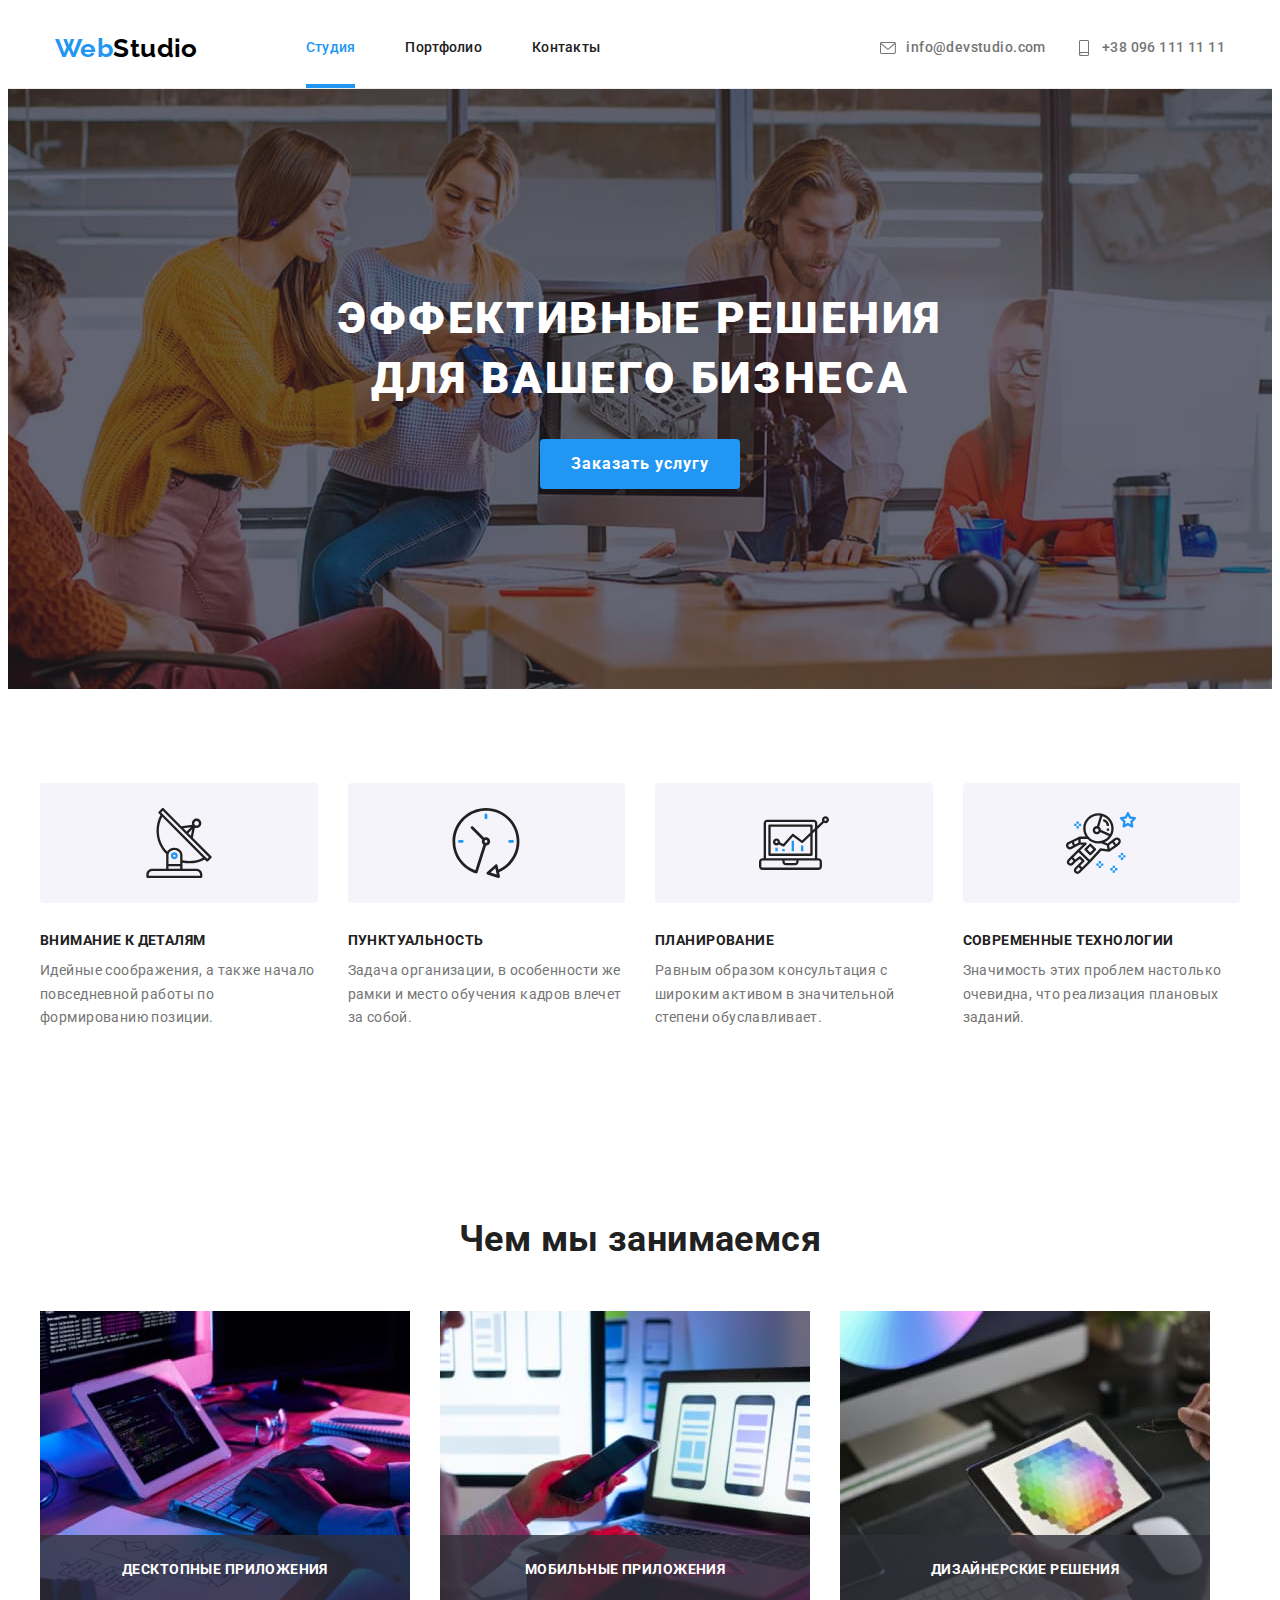
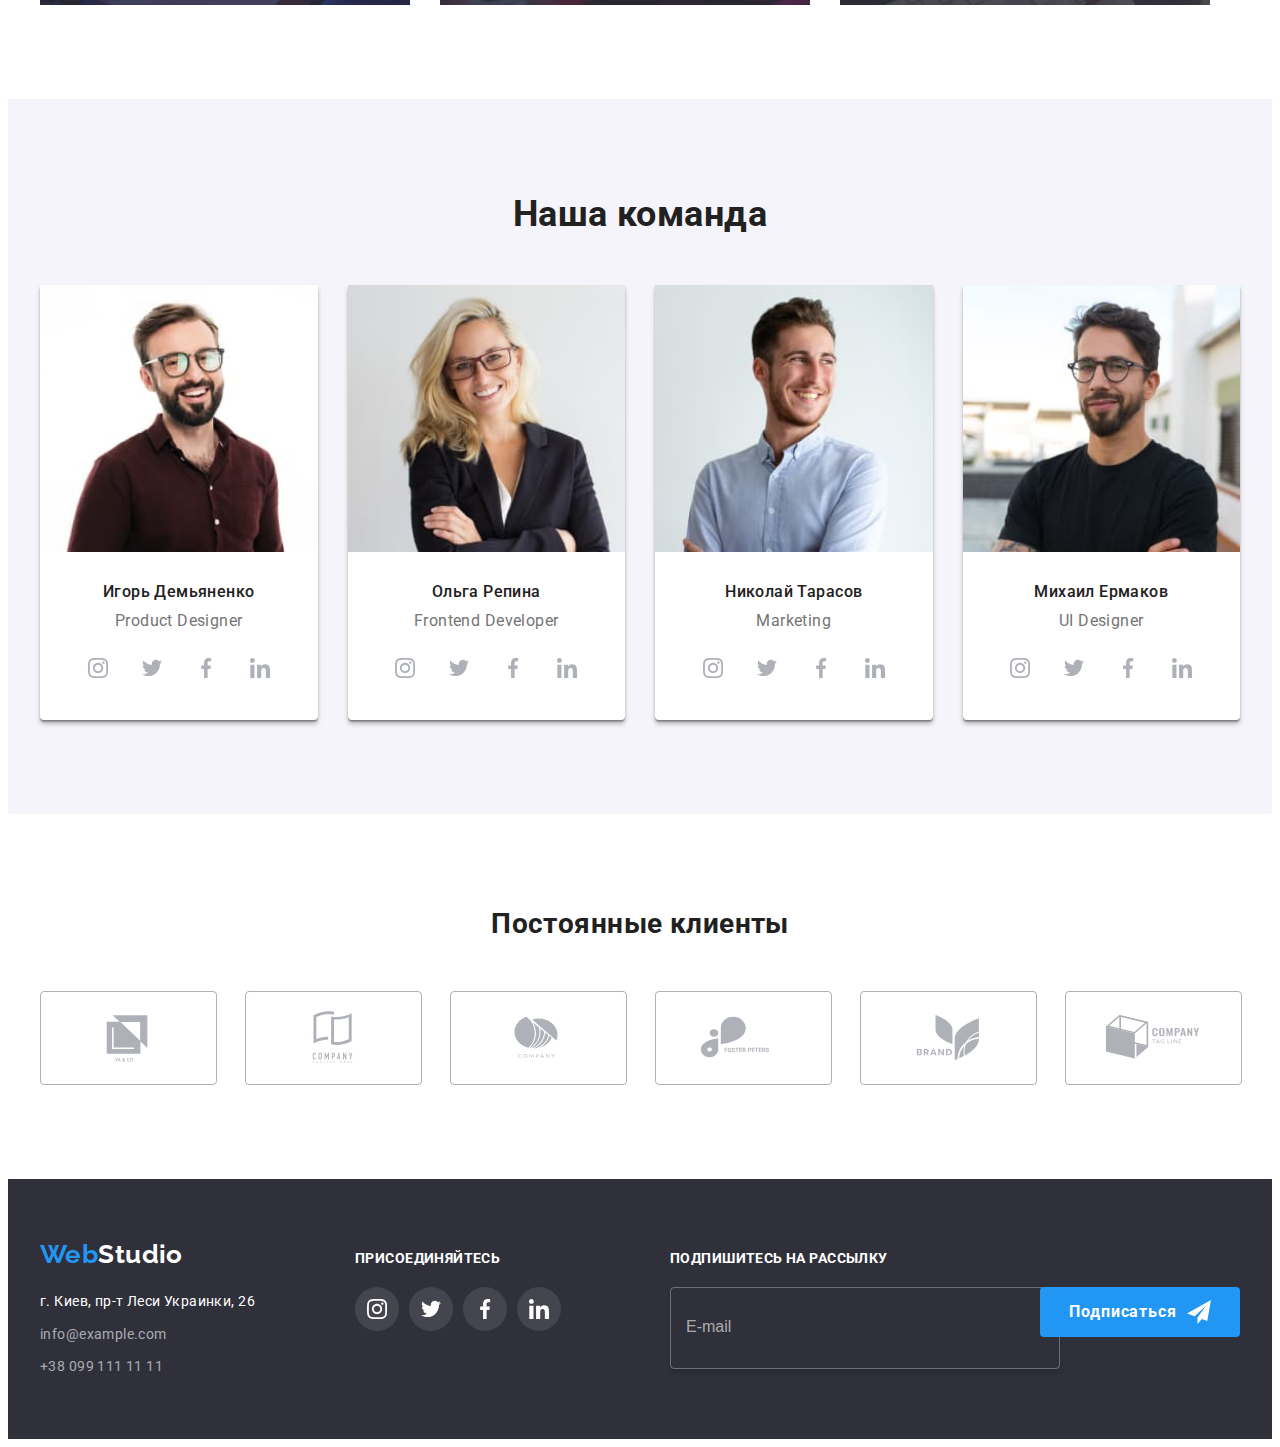
==== commit 36fa54c3: "fixed error and  comment" ====
--- a/index.html
+++ b/index.html
@@ -65,11 +65,13 @@
       </div>
       <div class="menu-mob is-hidden">
         <div class="container">
-          <button type="button" class="menu-mob__btn">
-            <svg class="menu-mob__icon" width="20" height="20">
-              <use href="./images/icons.svg#icon-close"></use>
-            </svg>
-          </button>
+          <div class="menu-mob__head">
+            <button type="button" class="menu-mob__btn">
+              <svg class="menu-mob__icon" width="20" height="20">
+                <use href="./images/icons.svg#icon-close"></use>
+              </svg>
+            </button>
+          </div>
           <ul class="menu-mob__list list">
             <li class="menu-mob__item">
               <a href="./index.html" class="menu-mob__link menu-mob__link--menu menu-mob__link--accent link">Студия</a>
@@ -571,6 +573,6 @@
       </div>
     </div>
     <script src="./js/modal.js"></script>
-    <script src="./js/menu.js"></script>
+    <script src="./js/mobile-menu.js"></script>
   </body>
 </html>
--- a/css/main.min.css
+++ b/css/main.min.css
@@ -1 +1 @@
-:root{--brand-color-one: #2196f3;--brand-color-two: #000000;--brand-second-color-two: #ffffff;--main-color: #212121;--second-color: #757575;--accent-color: #2196f3;--main-backgroundcolor: #ffffff;--second-backgroundcolor: #e5e5e5;--accent-backgroundcolor: #f5f4fa;--tagline-backgroundcolor: #2f303a;--tagline-color: #ffffff;--btn-text-color: #ffffff;--btn-accent-backgroundcolor: #188ce8;--section-padding: 30px;--typical-distance: 30px;--margin-section: 215px}body{font-family:"Roboto",sans-serif;font-size:14px;letter-spacing:.03em;color:var(--main-color);background-color:var(--main-backgroundcolor)}a:focus,button:focus{outline-color:var(--accent-color)}address{font-style:normal}h1,h2,h3,h4,h5,h6,p{margin:0}img{display:block;max-width:100%;height:auto}section{width:100%}.list{margin:0;padding-left:0;list-style:none}.link{text-decoration:none;color:inherit}.link::visited{text-decoration:none}.section{padding-bottom:60px}@media screen and (min-width: 1200px){.section{padding-bottom:94px}}.container{max-width:100%;padding-left:15px;padding-right:15px;margin:0 auto}@media screen and (min-width: 480px){.container{width:480px}}@media screen and (min-width: 768px){.container{width:768px}}@media screen and (min-width: 1200px){.container{max-width:1200px;width:1200px;padding:0 15px}}.visually-hidden{position:absolute;width:1px;height:1px;margin:-1px;border:0;padding:0;white-space:nowrap;clip-path:inset(100%);clip:rect(0 0 0 0);overflow:hidden}.btn-fixed{min-width:200px;height:50px;font-family:inherit;font-weight:700;font-size:16px;line-height:1.88;display:block;align-items:center;text-align:center;letter-spacing:.06em;border:none;border-radius:4px;color:var(--btn-text-color);background-color:var(--accent-color);cursor:pointer}.is-hidden{opacity:0;visibility:hidden;pointer-events:none}.no-scroll{overflow:hidden}.brand-link{font-family:"Raleway";font-weight:700;font-size:26px;line-height:1.19;padding:16px 15px}@media screen and (min-width: 768px){.brand-link{padding-top:25px;padding-bottom:25px;margin-right:88px}}@media screen and (min-width: 1200px){.brand-link{margin-right:93px}}.brand-text-onehalf{color:var(--brand-color-one)}.brand-text-twohalf{color:var(--brand-color-two)}.brand-text-twohalf-second{color:var(--brand-second-color-two)}.footer-brand-link{font-family:"Raleway";font-weight:700;font-size:26px;line-height:1.19}.header{background-color:var(--main-backgroundcolor);border-bottom:1px solid #ececec;height:60px}@media screen and (min-width: 768px){.header{height:80px}}.header__nav{display:flex;align-content:center;justify-content:space-between;width:100%}.header__nav .header__icon{width:100%;height:100%}@media screen and (min-width: 768px){.header__nav{height:80px;justify-content:start;width:auto}.header__nav .header__icon{display:none;width:0px;height:0px}}.header__list{display:none}@media screen and (min-width: 768px){.header__list{display:flex;gap:50px}}.header__item{display:flex;align-content:center}.header__item--muting{color:var(--second-color)}.header__contacts{display:none}@media screen and (min-width: 768px){.header__contacts{display:flex;align-self:center;justify-content:center;flex-direction:column;gap:10px;margin-right:15px}.header__contacts .header__icon{width:14px;height:14px}}@media screen and (min-width: 1200px){.header__contacts{flex-direction:row;gap:30px}.header__contacts .header__icon{width:16px;height:16px}}.header__link{font-family:"Roboto";font-style:normal;font-weight:500;line-height:1.14;letter-spacing:.02em;color:var(--main-color);padding-top:32px;padding-bottom:28px;transition:color 250ms cubic-bezier(0.4, 0, 0.2, 1)}.header__link:hover,.header__link:focus{color:var(--accent-color)}.header__link--contact{color:var(--second-color);padding:0;display:flex;align-items:center;gap:10px;font-size:12px;letter-spacing:1.17}@media screen and (min-width: 1200px){.header__link--contact{font-size:14px;letter-spacing:inherit}}.header__currentlink{display:flex;flex-direction:column;color:var(--accent-color);border-bottom:4px solid var(--accent-color)}.header__icon{fill:currentColor}.header__btn{background-color:rgba(0,0,0,0);display:block;margin-left:auto;margin-right:10px;border:none;padding:0;cursor:pointer}.header__btn .header__icon{width:40px;height:40px}@media screen and (min-width: 768px){.header__btn{display:none}}.header .container{display:flex;align-content:center;justify-content:space-between;padding:0;width:100%}.menu-mob{display:flex;align-items:baseline;z-index:2;position:fixed;background-color:#fff;top:0;left:0;width:100vw;height:100vh;padding:15px}.menu-mob__btn{display:block;position:absolute;right:10px;top:10px;width:40px;height:40px;background-color:rgba(0,0,0,0);color:var(--main-color);border:none;cursor:pointer}.menu-mob__icon{fill:currentColor}.menu-mob__list{display:flex;flex-direction:column;gap:32px;margin-top:0;margin-bottom:auto}.menu-mob__list--row{flex-direction:row;gap:20px}.menu-mob__list--distace{margin-top:auto;margin-bottom:84px}.menu-mob__link{font-weight:500;letter-spacing:.02em}.menu-mob__link--menu{font-size:30px;line-height:1.18}@media screen and (min-width: 480px){.menu-mob__link--menu{font-size:40px}}.menu-mob__link--tel{font-size:24px;line-height:1.12}@media screen and (min-width: 480px){.menu-mob__link--tel{font-size:34px}}.menu-mob__link--email{font-size:18px;line-height:1.17}@media screen and (min-width: 480px){.menu-mob__link--email{font-size:24px}}.menu-mob__link--social{font-size:14px;line-height:1.22}@media screen and (min-width: 480px){.menu-mob__link--social{font-size:18px}}.menu-mob__link--accent{color:var(--accent-color)}.menu-mob__link--muting{color:var(--second-color)}.menu-mob__soc{display:flex;width:100%;justify-content:center;align-items:center;position:absolute;bottom:60px;left:0}@media screen and (min-width: 480px){.menu-mob__soc{left:40px;justify-content:start}}.menu-mob .container{flex-direction:column;padding:48px 40px;height:100%;width:100%}.tagline{background-color:var(--tagline-backgroundcolor);background-image:linear-gradient(rgba(47, 48, 58, 0.4), rgba(47, 48, 58, 0.4)),url(../images/home_mob.jpg);background-repeat:no-repeat;background-position:center;background-size:cover}@media(min-device-pixel-ratio: 2),(-webkit-min-device-pixel-ratio: 2),(min-resolution: 192dpi),(min-resolution: 2dppx){.tagline{background-image:linear-gradient(rgba(47, 48, 58, 0.4), rgba(47, 48, 58, 0.4)),url(../images/home_mob-2x.jpg)}}@media screen and (min-width: 768px){.tagline{background-image:linear-gradient(rgba(47, 48, 58, 0.4), rgba(47, 48, 58, 0.4)),url(../images/home_tblt.jpg)}}@media screen and (min-width: 768px)and (min-device-pixel-ratio: 2),screen and (min-width: 768px)and (-webkit-min-device-pixel-ratio: 2),screen and (min-width: 768px)and (min-resolution: 192dpi),screen and (min-width: 768px)and (min-resolution: 2dppx){.tagline{background-image:linear-gradient(rgba(47, 48, 58, 0.4), rgba(47, 48, 58, 0.4)),url(../images/home_tblt-2x.jpg)}}@media screen and (min-width: 1200px){.tagline{background-image:linear-gradient(rgba(47, 48, 58, 0.4), rgba(47, 48, 58, 0.4)),url(../images/home.jpg)}}@media screen and (min-width: 1200px)and (min-device-pixel-ratio: 2),screen and (min-width: 1200px)and (-webkit-min-device-pixel-ratio: 2),screen and (min-width: 1200px)and (min-resolution: 192dpi),screen and (min-width: 1200px)and (min-resolution: 2dppx){.tagline{background-image:linear-gradient(rgba(47, 48, 58, 0.4), rgba(47, 48, 58, 0.4)),url(../images/home-2x.jpg)}}.tagline .container{padding:118px 52px;margin:auto}@media screen and (min-width: 480px){.tagline .container{padding:118px 60px}}@media screen and (min-width: 768px){.tagline .container{padding:204px 118px}}@media screen and (min-width: 1200px){.tagline .container{padding:200px 0;max-width:1600px;max-height:600px;overflow:hidden;background-size:contain}}.tagline__title{font-weight:900;font-size:26px;line-height:1.62;text-align:center;letter-spacing:.06em;text-transform:uppercase;color:var(--tagline-color);max-width:360px;margin:0 auto}@media screen and (min-width: 1200px){.tagline__title{font-size:44px;line-height:1.36;max-width:700px}}.tagline__btn{margin:0 auto;margin-top:var(--typical-distance);transition:background-color 250ms cubic-bezier(0.4, 0, 0.2, 1)}.tagline__btn:hover,.tagline__btn:focus{background-color:var(--btn-accent-backgroundcolor)}.strengths{padding-top:60px}@media screen and (min-width: 1200px){.strengths{padding-top:94px}}@media screen and (min-width: 1200px){.strengths .container{max-width:1600px}}.strengths__list{display:flex;justify-content:center;flex-wrap:wrap;gap:var(--typical-distance)}.strengths__item{max-width:100%;width:100%}@media screen and (min-width: 768px){.strengths__item{width:calc((100% - var(--typical-distance))/2)}}@media screen and (min-width: 1200px){.strengths__item{width:calc((100% - var(--typical-distance)*3)/4)}}.strengths__accent{border-radius:4px;border:none;background-color:var(--accent-backgroundcolor);width:100%;height:120px;margin-bottom:var(--typical-distance);display:flex;align-items:center;justify-content:center}.strengths__about{font-weight:700;font-size:14px;line-height:1.14;text-transform:uppercase;color:var(--main-color);margin-bottom:10px;text-align:center}@media screen and (min-width: 768px){.strengths__about{text-align:left}}.strengths__text{font-size:14px;line-height:1.71;color:var(--second-color)}.about .container{display:none}@media screen and (min-width: 1200px){.about .container{display:block;margin:0 auto}}.about.section{padding:0}.about-title{font-weight:700;font-size:36px;line-height:1.17;text-align:center;color:var(--main-color);margin-bottom:50px}.projects{display:flex}.projects__item{position:relative}.projects__item:not(:last-child){margin-right:var(--typical-distance)}.projects__title{font-weight:700;line-height:1.14;text-align:center;text-transform:uppercase;color:#fff;width:100%;height:70px;background-color:rgba(47,48,58,.8);display:flex;align-items:center;justify-content:center;position:absolute;bottom:0}.co-worker{background-color:var(--accent-backgroundcolor);padding-top:60px}@media screen and (min-width: 1200px){.co-worker{padding-top:94px}}.co-worker__title{font-weight:700;font-size:28px;line-height:1.17;text-align:center;color:var(--main-color);margin-bottom:30px}@media screen and (min-width: 1200px){.co-worker__title{font-size:36px;margin-top:94px;margin-bottom:50px}}@media screen and (min-width: 1200px){.co-worker .container{max-width:1600px}}.employees{display:flex;flex-wrap:wrap;gap:var(--typical-distance)}.employees__item{width:100%;height:auto;background-color:var(--main-backgroundcolor);border-radius:0px 0px 4px 4px;box-shadow:0px 4px 4px rgba(0,0,0,.25),0px 1px 1px rgba(0,0,0,.14),0px 2px 1px rgba(0,0,0,.2)}.employees__item img{width:100%}@media screen and (min-width: 768px){.employees__item{width:calc((100% - var(--typical-distance))/2)}}@media screen and (min-width: 1200px){.employees__item{width:calc((100% - var(--typical-distance)*3)/4)}}.employees__comment{padding-top:var(--typical-distance);padding-bottom:24px}@media screen and (min-width: 1200px){.employees__comment{padding-bottom:var(--typical-distance)}}.employees__title{font-weight:500;font-size:16px;line-height:1.19;text-align:center;color:var(--main-color);margin-bottom:10px}.employees__text{font-size:16px;line-height:1.19;text-align:center;color:var(--second-color);margin-bottom:16px}.soc{display:flex;justify-content:center;background-color:var(--main-backgroundcolor)}.soc__item{width:44px;height:44px;border-radius:50%;color:#afb1b8;background-color:var(--main-backgroundcolor);margin-left:10px;transition:color 250ms cubic-bezier(0.4, 0, 0.2, 1),background-color 250ms cubic-bezier(0.4, 0, 0.2, 1)}.soc__item:first-child{margin-left:0}.soc__item:hover,.soc__item:focus{background-color:var(--accent-color);color:#fff}.soc__link{display:flex;align-items:center;justify-content:center;width:100%;height:100%;color:currentColor}.soc__icon{fill:currentColor}.partners{padding:60px 0}@media screen and (min-width: 1200px){.partners{padding:94px 0}}.partners__title{font-weight:700;font-size:24px;line-height:1.17;text-align:center;color:var(--main-color);margin-bottom:30px}@media screen and (min-width: 480px){.partners__title{font-size:28px}}@media screen and (min-width: 1200px){.partners__title{margin-bottom:50px;font-style:36px}}.partners__list{display:flex;flex-wrap:wrap;gap:var(--typical-distance)}.partners__item{width:calc((100% - var(--typical-distance))/2);height:auto}@media screen and (min-width: 768px){.partners__item{width:calc((100% - var(--typical-distance)*2)/3)}}@media screen and (min-width: 1200px){.partners__item{width:calc((100% - var(--typical-distance)*5)/6)}}.partners__link{display:flex;align-items:center;justify-content:center;width:100%;height:92px;border:1px solid #afb1b8;border-radius:4px;color:#afb1b8;transition:color 250ms cubic-bezier(0.4, 0, 0.2, 1),border-color 250ms cubic-bezier(0.4, 0, 0.2, 1)}.partners__link:focus,.partners__link:hover{color:var(--accent-color);border-color:var(--accent-color)}.partners__icon{fill:currentColor;width:106px;height:60px}.portfolio{padding-top:60px}@media screen and (min-width: 1200px){.portfolio{padding-top:94px}}.filters{display:flex;justify-content:start;flex-wrap:wrap;gap:15px 8px;margin-bottom:40px}@media screen and (min-width: 768px){.filters{margin-bottom:30px;justify-content:center;flex-wrap:nowrap}}@media screen and (min-width: 1200px){.filters{margin-bottom:50px}}.filters__button{font-family:inherit;font-weight:500;font-size:16px;line-height:1.62;text-align:center;letter-spacing:.03em;color:var(--main-color);background-color:var(--accent-backgroundcolor);cursor:pointer;border:none;border-radius:4px;padding:6px 22px;transition:color 250ms cubic-bezier(0.4, 0, 0.2, 1),background-color 250ms cubic-bezier(0.4, 0, 0.2, 1),box-shadow 250ms cubic-bezier(0.4, 0, 0.2, 1)}.filters__button:hover,.filters__button:focus{color:var(--btn-text-color);background-color:var(--accent-color);box-shadow:0px 3px 1px rgba(0,0,0,.1),0px 1px 2px rgba(0,0,0,.08),0px 2px 2px rgba(0,0,0,.12)}.gallery{display:flex;flex-wrap:wrap;gap:var(--typical-distance);border-top:none}.gallery__link{width:100%;box-shadow:none;display:block;transition:box-shadow 250ms cubic-bezier(0.4, 0, 0.2, 1);max-width:450px}.gallery__link:hover,.gallery__link:focus{box-shadow:0px 1px 1px rgba(0,0,0,.12),0px 4px 4px rgba(0,0,0,.06),1px 4px 6px rgba(0,0,0,.16)}.gallery__item{width:100%}@media screen and (min-width: 768px){.gallery__item{width:calc((100% - var(--typical-distance)*1)/2)}}@media screen and (min-width: 1200px){.gallery__item{width:calc((100% - var(--typical-distance)*2)/3)}}.gallery__item img{width:100%}.gallery__content{padding:20px 24px;border:1px solid #eee;border-top:none}.gallery__title{font-weight:700;font-size:18px;line-height:2;letter-spacing:.06em;color:var(--main-color);margin-bottom:4px}.gallery__text{font-size:16px;line-height:1.88;color:var(--second-color)}.gallery__slide{position:relative;overflow:hidden}.gallery__about{font-size:18px;line-height:1.56;color:#fff;background-color:rgba(33,150,243,.9);position:absolute;top:0;height:100%;overflow:auto;padding:63px 24px;transform:translateY(100%);transition:transform 250ms cubic-bezier(0.4, 0, 0.2, 1)}.gallery__link:focus .gallery__about,.gallery__link:hover .gallery__about{transform:translateY(0%)}.gallery__about::-webkit-scrollbar{width:4px}.gallery__about::-webkit-scrollbar-track{box-shadow:inset 0 0 6px rgba(0,0,0,.3)}.gallery__about::-webkit-scrollbar-thumb{background-color:#2164ff;outline:1px solid #708090}.footer{background-color:var(--tagline-backgroundcolor);padding-top:60px;padding-bottom:60px}.footer-brand-link{display:block;margin-bottom:20px}.footer .container{display:flex;flex-wrap:wrap;align-items:baseline;gap:60px}@media screen and (min-width: 1200px){.footer .container{flex-wrap:nowrap}}.footer__contacts{display:flex;flex-direction:column;align-items:center;justify-content:center;width:100%}@media screen and (min-width: 768px){.footer__contacts{width:calc((100% - 60px)/2)}}@media screen and (min-width: 1200px){.footer__contacts{justify-content:start;align-items:unset}}.footer__list{display:flex;flex-wrap:wrap;gap:9px}.footer__item{width:100%;display:flex;justify-content:center}@media screen and (min-width: 1200px){.footer__item{justify-content:start}}.footer__link{line-height:1.71;color:rgba(255,255,255,.6);transition:color 250ms cubic-bezier(0.4, 0, 0.2, 1)}.footer__link:hover,.footer__link:focus{color:var(--accent-color)}.footer__link--geo{color:var(--tagline-color)}.our-soc{display:flex;justify-content:center;align-items:center;flex-direction:column;gap:20px;width:100%}@media screen and (min-width: 768px){.our-soc{width:calc((100% - 60px)/2)}}@media screen and (min-width: 1200px){.our-soc{justify-content:start}}.our-soc__title{font-weight:700;font-size:14px;line-height:1.14;text-transform:uppercase;color:#fff;width:100%;text-align:center}@media screen and (min-width: 1200px){.our-soc__title{text-align:inherit}}.our-soc__list{display:flex;justify-content:center;width:100%}@media screen and (min-width: 1200px){.our-soc__list{justify-content:start}}.our-soc__item{margin-left:10px}.our-soc__item:first-child{margin-left:0}.our-soc__link{display:flex;align-items:center;justify-content:center;width:44px;height:44px;border-radius:50%;color:#fff;background-color:rgba(255,255,255,.1);transition:background-color 250ms cubic-bezier(0.4, 0, 0.2, 1)}.our-soc__link:hover,.our-soc__link:focus{background-color:var(--accent-color)}.our-soc__icon{fill:currentColor}.distribution{display:flex;justify-content:center;flex-wrap:wrap;gap:20px;width:100%}@media screen and (min-width: 1200px){.distribution{flex-grow:2;min-width:570px;width:570px}}.distribution__title{font-weight:700;font-size:14px;line-height:1.14;text-transform:uppercase;color:#fff;width:100%;text-align:center}@media screen and (min-width: 1200px){.distribution__title{text-align:inherit}}.distribution__form{display:flex;flex-wrap:wrap;gap:20px 12px}@media screen and (min-width: 1200px){.distribution__form{justify-content:space-between;width:100%;flex-wrap:nowrap}}.distribution__label{width:100%}.distribution__input{height:50px;width:100%;background-color:rgba(0,0,0,0);border:1px solid rgba(255,255,255,.3);box-shadow:0px 4px 4px rgba(0,0,0,.15);border-radius:4px;padding:15px;color:var(--main-backgroundcolor)}.distribution__input::placeholder{font-size:16px;line-height:1.25;color:rgba(255,255,255,.6)}.distribution__btn{display:flex;align-items:center;justify-content:center;margin:0 auto;transition:background-color 250ms cubic-bezier(0.4, 0, 0.2, 1)}.distribution__btn:hover,.distribution__btn:focus{background-color:var(--btn-accent-backgroundcolor)}.distribution__icon{fill:currentColor;margin-left:10px}.backdrop{position:fixed;top:0;left:0;width:100%;height:100%;background-color:rgba(25,28,38,.252);transition:opacity 250ms cubic-bezier(0.4, 0, 0.2, 1),visibility 250ms cubic-bezier(0.4, 0, 0.2, 1)}.backdrop.is-hidden .modal{transform:translate(-50%, -50%) scale(0) rotate(-360deg)}.modal{position:absolute;top:50%;left:50%;padding:15px;min-width:calc(100% - 30px);min-height:calc(100vh - 30px);background-color:#fff;border-radius:4px;transform:translate(-50%, -50%) scale(1) rotate(0);transition:transform 250ms cubic-bezier(0.4, 0, 0.2, 1)}@media screen and (min-width: 480px){.modal{min-width:450px}}@media screen and (min-width: 1200px){.modal{padding:40px;min-width:528px}}.modal-close-btn{position:absolute;right:8px;top:8px;width:30px;height:30px;border:1px solid #999;border-radius:50%;background-color:rgba(0,0,0,0);display:flex;align-items:center;justify-content:center;color:#000}.modal-close-btn:hover,.modal-close-btn:focus{cursor:pointer;color:var(--btn-accent-backgroundcolor)}.modal-close-icon{fill:currentColor;transition:fill 250ms cubic-bezier(0.4, 0, 0.2, 1)}.modal-title{font-weight:700;font-size:20px;line-height:1.5;text-align:center;color:var(--main-color);margin-bottom:12px;margin-top:12px}.modal-group-input{display:flex;flex-direction:column}.modal-label{font-size:12px;line-height:1.17;letter-spacing:.01em;color:#757575;margin-bottom:4px}.modal-input-centre{position:relative;padding:12px 0px;margin-bottom:10px}.modal-input-icon{position:absolute;left:12px;top:50%;transform:translateY(-50%);fill:var(--main-color);transition:fill 250ms cubic-bezier(0.4, 0, 0.2, 1);z-index:-1}.modal-label-text{margin-bottom:4px}.modal-input{height:40px;width:100%;background-color:rgba(0,0,0,0);border:1px solid rgba(33,33,33,.2);border-radius:4px;padding-left:42px;outline-color:inherit;transition:color 250ms cubic-bezier(0.4, 0, 0.2, 1),border 250ms cubic-bezier(0.4, 0, 0.2, 1)}.modal-input::placeholder{color:rgba(117,117,117,.5)}.modal-input:hover,.modal-input:focus{border:1px solid var(--accent-color)}.modal-input:focus{outline-color:var(--accent-color)}.modal-input:hover~.modal-input-icon,.modal-input:focus~.modal-input-icon{fill:var(--accent-color)}.modal-textarea{width:100%;height:120px;resize:none;padding:12px 16px;margin-bottom:20px}.modal-label-check{display:flex;flex-wrap:wrap;align-items:center;justify-content:center;margin-bottom:30px}.modal-check-icon{margin-right:7px;fill:rgba(0,0,0,0);border:1px solid var(--main-color);border-radius:2px;transition:background-color 250ms cubic-bezier(0.4, 0, 0.2, 1),fill 250ms cubic-bezier(0.4, 0, 0.2, 1),border 250ms cubic-bezier(0.4, 0, 0.2, 1)}.modal-input-chek:checked~.modal-check-icon{fill:var(--main-backgroundcolor);background-color:var(--accent-color);border:none}.modal-check-text{font-size:12px;line-height:1.71;color:var(--second-color)}@media screen and (min-width: 1200px){.modal-check-text{font-style:14px}}.modal-link-agreement{font-size:12px;line-height:1.71;text-decoration-line:underline;color:var(--accent-color);margin-left:5px}@media screen and (min-width: 1200px){.modal-link-agreement{font-style:14px}}.modal-submit-btn{display:flex;align-items:center;justify-content:center;margin:0 auto;transition:background-color 250ms cubic-bezier(0.4, 0, 0.2, 1)}.modal-submit-btn:hover,.modal-submit-btn:focus{background-color:var(--btn-accent-backgroundcolor)}/*# sourceMappingURL=main.min.css.map */+:root{--brand-color-one: #2196f3;--brand-color-two: #000000;--brand-second-color-two: #ffffff;--main-color: #212121;--second-color: #757575;--accent-color: #2196f3;--main-backgroundcolor: #ffffff;--second-backgroundcolor: #e5e5e5;--accent-backgroundcolor: #f5f4fa;--tagline-backgroundcolor: #2f303a;--tagline-color: #ffffff;--btn-text-color: #ffffff;--btn-accent-backgroundcolor: #188ce8;--section-padding: 30px;--typical-distance: 30px;--margin-section: 215px}body{font-family:"Roboto",sans-serif;font-size:14px;letter-spacing:.03em;color:var(--main-color);background-color:var(--main-backgroundcolor)}a:focus,button:focus{outline-color:var(--accent-color)}address{font-style:normal}h1,h2,h3,h4,h5,h6,p{margin:0}img{display:block;max-width:100%;height:auto}section{width:100%}.list{margin:0;padding-left:0;list-style:none}.link{text-decoration:none;color:inherit}.link::visited{text-decoration:none}.container{padding-left:15px;padding-right:15px;margin:0 auto;width:100%}@media screen and (min-width: 480px){.container{width:480px}}@media screen and (min-width: 768px){.container{width:768px}}@media screen and (min-width: 1200px){.container{padding:0 15px;width:1200px}}.visually-hidden{position:absolute;width:1px;height:1px;margin:-1px;border:0;padding:0;white-space:nowrap;clip-path:inset(100%);clip:rect(0 0 0 0);overflow:hidden}.btn-fixed{min-width:200px;height:50px;font-family:inherit;font-weight:700;font-size:16px;line-height:1.88;display:block;align-items:center;text-align:center;letter-spacing:.06em;border:none;border-radius:4px;color:var(--btn-text-color);background-color:var(--accent-color);cursor:pointer}.is-hidden{opacity:0;visibility:hidden;pointer-events:none}.no-scroll{overflow:hidden}.brand-link{font-family:"Raleway";font-weight:700;font-size:26px;line-height:1.19;padding:16px 15px}@media screen and (min-width: 768px){.brand-link{padding-top:25px;padding-bottom:25px;margin-right:88px}}@media screen and (min-width: 1200px){.brand-link{margin-right:93px}}.brand-text-onehalf{color:var(--brand-color-one)}.brand-text-twohalf{color:var(--brand-color-two)}.brand-text-twohalf-second{color:var(--brand-second-color-two)}.footer-brand-link{font-family:"Raleway";font-weight:700;font-size:26px;line-height:1.19}.header{background-color:var(--main-backgroundcolor);border-bottom:1px solid #ececec;height:60px}@media screen and (min-width: 768px){.header{height:80px}}.header__nav{display:flex;align-content:center;justify-content:space-between;width:100%}.header__nav .header__icon{width:100%;height:100%}@media screen and (min-width: 768px){.header__nav{height:80px;justify-content:start;width:auto}.header__nav .header__icon{display:none;width:0px;height:0px}}.header__list{display:none}@media screen and (min-width: 768px){.header__list{display:flex;gap:50px}}.header__item{display:flex;align-content:center}.header__item--muting{color:var(--second-color)}.header__contacts{display:none}@media screen and (min-width: 768px){.header__contacts{display:flex;align-self:center;justify-content:center;flex-direction:column;gap:10px;margin-right:15px}.header__contacts .header__icon{width:14px;height:14px}}@media screen and (min-width: 1200px){.header__contacts{flex-direction:row;gap:30px}.header__contacts .header__icon{width:16px;height:16px}}.header__link{font-family:"Roboto";font-style:normal;font-weight:500;line-height:1.14;letter-spacing:.02em;color:var(--main-color);padding-top:32px;padding-bottom:28px;transition:color 250ms cubic-bezier(0.4, 0, 0.2, 1)}.header__link:hover,.header__link:focus{color:var(--accent-color)}.header__link--contact{color:var(--second-color);padding:0;display:flex;align-items:center;gap:10px;font-size:12px;letter-spacing:1.17}@media screen and (min-width: 1200px){.header__link--contact{font-size:14px;letter-spacing:inherit}}.header__currentlink{display:flex;flex-direction:column;color:var(--accent-color);border-bottom:4px solid var(--accent-color)}.header__icon{fill:currentColor}.header__btn{background-color:rgba(0,0,0,0);display:block;margin-left:auto;margin-right:10px;border:none;padding:0;cursor:pointer}.header__btn .header__icon{width:40px;height:40px}@media screen and (min-width: 768px){.header__btn{display:none}}.header .container{display:flex;align-content:center;justify-content:space-between;padding:0}.menu-mob{display:flex;align-items:baseline;z-index:2;position:fixed;background-color:#fff;top:0;left:0;width:100vw;height:100vh;padding:15px}.menu-mob__head{display:flex;justify-content:end}.menu-mob__btn{display:block;width:40px;height:40px;background-color:rgba(0,0,0,0);color:var(--main-color);border:none;cursor:pointer}.menu-mob__icon{fill:currentColor}.menu-mob__list{display:flex;flex-direction:column;gap:32px;margin-top:0;margin-bottom:auto;margin-left:40px}.menu-mob__list--row{flex-direction:row;gap:20px}.menu-mob__list--distace{margin-top:auto;margin-bottom:132px}.menu-mob__item .menu-mob__link--social{position:relative}.menu-mob__item:not(:last-child) .menu-mob__link--social::after{content:"";position:absolute;background-color:rgba(33,33,33,.2);height:1px;width:22px;bottom:0;right:0;transform:rotate(90deg) translate(-33%, -22px)}.menu-mob__link{font-weight:500;letter-spacing:.02em}.menu-mob__link--menu{font-size:30px;line-height:1.18}@media screen and (min-width: 480px){.menu-mob__link--menu{font-size:40px}}.menu-mob__link--tel{font-size:24px;line-height:1.12}@media screen and (min-width: 480px){.menu-mob__link--tel{font-size:34px}}.menu-mob__link--email{font-size:18px;line-height:1.17}@media screen and (min-width: 480px){.menu-mob__link--email{font-size:24px}}.menu-mob__link--social{font-size:14px;line-height:1.22}@media screen and (min-width: 480px){.menu-mob__link--social{font-size:18px}}.menu-mob__link--accent{color:var(--accent-color)}.menu-mob__link--muting{color:var(--second-color)}.menu-mob__soc{display:flex;width:100%;justify-content:center;align-items:center;position:absolute;bottom:60px;left:0}@media screen and (min-width: 480px){.menu-mob__soc{left:40px;justify-content:start}}.menu-mob .container{flex-direction:column;height:100%;width:100%}.tagline{background-color:var(--tagline-backgroundcolor);background-image:linear-gradient(rgba(47, 48, 58, 0.4), rgba(47, 48, 58, 0.4)),url(../images/home_mob.jpg);background-repeat:no-repeat;background-position:center;background-size:cover}@media(min-device-pixel-ratio: 2),(-webkit-min-device-pixel-ratio: 2),(min-resolution: 192dpi),(min-resolution: 2dppx){.tagline{background-image:linear-gradient(rgba(47, 48, 58, 0.4), rgba(47, 48, 58, 0.4)),url(../images/home_mob-2x.jpg)}}@media screen and (min-width: 768px){.tagline{background-image:linear-gradient(rgba(47, 48, 58, 0.4), rgba(47, 48, 58, 0.4)),url(../images/home_tblt.jpg)}}@media screen and (min-width: 768px)and (min-device-pixel-ratio: 2),screen and (min-width: 768px)and (-webkit-min-device-pixel-ratio: 2),screen and (min-width: 768px)and (min-resolution: 192dpi),screen and (min-width: 768px)and (min-resolution: 2dppx){.tagline{background-image:linear-gradient(rgba(47, 48, 58, 0.4), rgba(47, 48, 58, 0.4)),url(../images/home_tblt-2x.jpg)}}@media screen and (min-width: 1200px){.tagline{background-image:linear-gradient(rgba(47, 48, 58, 0.4), rgba(47, 48, 58, 0.4)),url(../images/home.jpg);max-width:1600px;max-height:600px;margin:0 auto}}@media screen and (min-width: 1200px)and (min-device-pixel-ratio: 2),screen and (min-width: 1200px)and (-webkit-min-device-pixel-ratio: 2),screen and (min-width: 1200px)and (min-resolution: 192dpi),screen and (min-width: 1200px)and (min-resolution: 2dppx){.tagline{background-image:linear-gradient(rgba(47, 48, 58, 0.4), rgba(47, 48, 58, 0.4)),url(../images/home-2x.jpg)}}.tagline .container{padding:118px 0}@media screen and (min-width: 768px){.tagline .container{padding:204px 0}}@media screen and (min-width: 1200px){.tagline .container{padding:200px 0}}.tagline__title{font-weight:900;font-size:26px;line-height:1.62;text-align:center;letter-spacing:.06em;text-transform:uppercase;color:var(--tagline-color);max-width:360px;margin:0 auto}@media screen and (min-width: 1200px){.tagline__title{font-size:44px;line-height:1.36;max-width:700px}}.tagline__btn{margin:0 auto;margin-top:var(--typical-distance);transition:background-color 250ms cubic-bezier(0.4, 0, 0.2, 1)}.tagline__btn:hover,.tagline__btn:focus{background-color:var(--btn-accent-backgroundcolor)}.strengths{padding:60px 0}@media screen and (min-width: 1200px){.strengths{padding:94px 0}}.strengths__list{display:flex;justify-content:center;flex-wrap:wrap;gap:var(--typical-distance)}.strengths__item{width:100%}@media screen and (min-width: 768px){.strengths__item{width:calc((100% - var(--typical-distance))/2)}}@media screen and (min-width: 1200px){.strengths__item{width:calc((100% - var(--typical-distance)*3)/4)}}.strengths__accent{border-radius:4px;border:none;background-color:var(--accent-backgroundcolor);width:100%;height:120px;margin-bottom:var(--typical-distance);display:flex;align-items:center;justify-content:center}.strengths__about{font-weight:700;font-size:14px;line-height:1.14;text-transform:uppercase;color:var(--main-color);margin-bottom:10px;text-align:center}@media screen and (min-width: 768px){.strengths__about{text-align:left}}.strengths__text{font-size:14px;line-height:1.71;color:var(--second-color)}.about .container{display:none}@media screen and (min-width: 1200px){.about .container{display:block;padding:60px 0}}@media screen and (min-width: 1200px)and (min-width: 1200px){.about .container{padding:94px 0}}.about.section{padding:0}.about-title{font-weight:700;font-size:36px;line-height:1.17;text-align:center;color:var(--main-color);margin-bottom:50px}.projects{display:flex}.projects__item{position:relative}.projects__item:not(:last-child){margin-right:var(--typical-distance)}.projects__title{font-weight:700;line-height:1.14;text-align:center;text-transform:uppercase;color:#fff;width:100%;height:70px;background-color:rgba(47,48,58,.8);display:flex;align-items:center;justify-content:center;position:absolute;bottom:0}.co-worker{background-color:var(--accent-backgroundcolor);padding:60px 0}@media screen and (min-width: 1200px){.co-worker{padding:94px 0}}.co-worker__title{font-weight:700;font-size:28px;line-height:1.17;text-align:center;color:var(--main-color);margin-bottom:30px}@media screen and (min-width: 1200px){.co-worker__title{font-size:36px;margin-bottom:50px}}.employees{display:flex;flex-wrap:wrap;gap:var(--typical-distance)}.employees__item{width:100%;background-color:var(--main-backgroundcolor);border-radius:0px 0px 4px 4px;box-shadow:0px 4px 4px rgba(0,0,0,.25),0px 1px 1px rgba(0,0,0,.14),0px 2px 1px rgba(0,0,0,.2)}.employees__item img{width:100%}@media screen and (min-width: 768px){.employees__item{width:calc((100% - var(--typical-distance))/2)}}@media screen and (min-width: 1200px){.employees__item{width:calc((100% - var(--typical-distance)*3)/4)}}.employees__comment{padding-top:var(--typical-distance);padding-bottom:24px}@media screen and (min-width: 1200px){.employees__comment{padding-bottom:var(--typical-distance)}}.employees__title{font-weight:500;font-size:16px;line-height:1.19;text-align:center;color:var(--main-color);margin-bottom:10px}.employees__text{font-size:16px;line-height:1.19;text-align:center;color:var(--second-color);margin-bottom:16px}.soc{display:flex;justify-content:center;background-color:var(--main-backgroundcolor)}.soc__item{width:44px;height:44px;border-radius:50%;color:#afb1b8;background-color:var(--main-backgroundcolor);margin-left:10px;transition:color 250ms cubic-bezier(0.4, 0, 0.2, 1),background-color 250ms cubic-bezier(0.4, 0, 0.2, 1)}.soc__item:first-child{margin-left:0}.soc__item:hover,.soc__item:focus{background-color:var(--accent-color);color:#fff}.soc__link{display:flex;align-items:center;justify-content:center;width:100%;height:100%;color:currentColor}.soc__icon{fill:currentColor}.partners{padding:60px 0}@media screen and (min-width: 1200px){.partners{padding:94px 0}}.partners__title{font-weight:700;font-size:24px;line-height:1.17;text-align:center;color:var(--main-color);margin-bottom:30px}@media screen and (min-width: 480px){.partners__title{font-size:28px}}@media screen and (min-width: 1200px){.partners__title{margin-bottom:50px;font-style:36px}}.partners__list{display:flex;flex-wrap:wrap;gap:var(--typical-distance)}.partners__item{width:calc((100% - var(--typical-distance))/2);height:auto}@media screen and (min-width: 768px){.partners__item{width:calc((100% - var(--typical-distance)*2)/3)}}@media screen and (min-width: 1200px){.partners__item{width:calc((100% - var(--typical-distance)*5)/6)}}.partners__link{display:flex;align-items:center;justify-content:center;width:100%;height:92px;border:1px solid #afb1b8;border-radius:4px;color:#afb1b8;transition:color 250ms cubic-bezier(0.4, 0, 0.2, 1),border-color 250ms cubic-bezier(0.4, 0, 0.2, 1)}.partners__link:focus,.partners__link:hover{color:var(--accent-color);border-color:var(--accent-color)}.partners__icon{fill:currentColor;width:106px;height:60px}.portfolio{padding:60px 0}@media screen and (min-width: 1200px){.portfolio{padding:94px 0}}.filters{display:flex;justify-content:start;flex-wrap:wrap;gap:15px 8px;margin-bottom:40px}@media screen and (min-width: 768px){.filters{margin-bottom:30px;justify-content:center;flex-wrap:nowrap}}@media screen and (min-width: 1200px){.filters{margin-bottom:50px}}.filters__button{font-family:inherit;font-weight:500;font-size:16px;line-height:1.62;text-align:center;letter-spacing:.03em;color:var(--main-color);background-color:var(--accent-backgroundcolor);cursor:pointer;border:none;border-radius:4px;padding:6px 22px;transition:color 250ms cubic-bezier(0.4, 0, 0.2, 1),background-color 250ms cubic-bezier(0.4, 0, 0.2, 1),box-shadow 250ms cubic-bezier(0.4, 0, 0.2, 1)}.filters__button:hover,.filters__button:focus{color:var(--btn-text-color);background-color:var(--accent-color);box-shadow:0px 3px 1px rgba(0,0,0,.1),0px 1px 2px rgba(0,0,0,.08),0px 2px 2px rgba(0,0,0,.12)}.gallery{display:flex;flex-wrap:wrap;gap:var(--typical-distance);border-top:none}.gallery__link{width:100%;box-shadow:none;display:flex;flex-direction:column;height:100%;transition:box-shadow 250ms cubic-bezier(0.4, 0, 0.2, 1)}.gallery__link:hover,.gallery__link:focus{box-shadow:0px 1px 1px rgba(0,0,0,.12),0px 4px 4px rgba(0,0,0,.06),1px 4px 6px rgba(0,0,0,.16)}.gallery__item{width:100%}@media screen and (min-width: 768px){.gallery__item{width:calc((100% - var(--typical-distance)*1)/2)}}@media screen and (min-width: 1200px){.gallery__item{width:calc((100% - var(--typical-distance)*2)/3)}}.gallery__item img{width:100%}.gallery__content{padding:20px 24px;border:1px solid #eee;border-top:none;flex-grow:1}.gallery__title{font-weight:700;font-size:18px;line-height:2;letter-spacing:.06em;color:var(--main-color);margin-bottom:4px}.gallery__text{font-size:16px;line-height:1.88;color:var(--second-color)}.gallery__slide{position:relative;overflow:hidden}.gallery__about{font-size:18px;line-height:1.56;color:#fff;background-color:rgba(33,150,243,.9);position:absolute;top:0;height:100%;overflow:auto;padding:63px 24px;transform:translateY(101%);transition:transform 250ms cubic-bezier(0.4, 0, 0.2, 1)}.gallery__link:focus .gallery__about,.gallery__link:hover .gallery__about{transform:translateY(0%)}.gallery__about::-webkit-scrollbar{width:4px}.gallery__about::-webkit-scrollbar-track{box-shadow:inset 0 0 6px rgba(0,0,0,.3)}.gallery__about::-webkit-scrollbar-thumb{background-color:#2164ff;outline:1px solid #708090}.footer{background-color:var(--tagline-backgroundcolor);padding-top:60px;padding-bottom:60px}.footer-brand-link{display:block;margin-bottom:20px}.footer .container{display:flex;flex-wrap:wrap;align-items:baseline;gap:60px}@media screen and (min-width: 1200px){.footer .container{flex-wrap:nowrap}}.footer__contacts{display:flex;flex-direction:column;align-items:center;justify-content:center;width:100%}@media screen and (min-width: 768px){.footer__contacts{width:calc((100% - 60px)/2)}}@media screen and (min-width: 1200px){.footer__contacts{justify-content:start;align-items:unset}}.footer__list{display:flex;flex-wrap:wrap;gap:9px}.footer__item{width:100%;display:flex;justify-content:center}@media screen and (min-width: 1200px){.footer__item{justify-content:start}}.footer__link{line-height:1.71;color:rgba(255,255,255,.6);transition:color 250ms cubic-bezier(0.4, 0, 0.2, 1)}.footer__link:hover,.footer__link:focus{color:var(--accent-color)}.footer__link--geo{color:var(--tagline-color)}.our-soc{display:flex;justify-content:center;align-items:center;flex-direction:column;gap:20px;width:100%}@media screen and (min-width: 768px){.our-soc{width:calc((100% - 60px)/2)}}@media screen and (min-width: 1200px){.our-soc{justify-content:start}}.our-soc__title{font-weight:700;font-size:14px;line-height:1.14;text-transform:uppercase;color:#fff;width:100%;text-align:center}@media screen and (min-width: 1200px){.our-soc__title{text-align:inherit}}.our-soc__list{display:flex;justify-content:center;width:100%}@media screen and (min-width: 1200px){.our-soc__list{justify-content:start}}.our-soc__item{margin-left:10px}.our-soc__item:first-child{margin-left:0}.our-soc__link{display:flex;align-items:center;justify-content:center;width:44px;height:44px;border-radius:50%;color:#fff;background-color:rgba(255,255,255,.1);transition:background-color 250ms cubic-bezier(0.4, 0, 0.2, 1)}.our-soc__link:hover,.our-soc__link:focus{background-color:var(--accent-color)}.our-soc__icon{fill:currentColor}.distribution{display:flex;justify-content:center;flex-wrap:wrap;gap:20px;width:100%}@media screen and (min-width: 1200px){.distribution{flex-grow:2;min-width:570px;width:570px}}.distribution__title{font-weight:700;font-size:14px;line-height:1.14;text-transform:uppercase;color:#fff;width:100%;text-align:center}@media screen and (min-width: 1200px){.distribution__title{text-align:inherit}}.distribution__form{display:flex;flex-wrap:wrap;gap:20px 12px}@media screen and (min-width: 1200px){.distribution__form{justify-content:space-between;width:100%;flex-wrap:nowrap}}.distribution__label{width:100%}.distribution__input{height:50px;width:100%;background-color:rgba(0,0,0,0);border:1px solid rgba(255,255,255,.3);box-shadow:0px 4px 4px rgba(0,0,0,.15);border-radius:4px;padding:15px;color:var(--main-backgroundcolor)}.distribution__input::placeholder{font-size:16px;line-height:1.25;color:rgba(255,255,255,.6)}.distribution__btn{display:flex;align-items:center;justify-content:center;margin:0 auto;transition:background-color 250ms cubic-bezier(0.4, 0, 0.2, 1)}.distribution__btn:hover,.distribution__btn:focus{background-color:var(--btn-accent-backgroundcolor)}.distribution__icon{fill:currentColor;margin-left:10px}.backdrop{position:fixed;top:0;left:0;width:100%;height:100%;background-color:rgba(25,28,38,.252);transition:opacity 250ms cubic-bezier(0.4, 0, 0.2, 1),visibility 250ms cubic-bezier(0.4, 0, 0.2, 1)}.backdrop.is-hidden .modal{transform:translate(-50%, -50%) scale(0) rotate(-360deg)}.modal{position:absolute;top:50%;left:50%;padding:15px;min-width:calc(100% - 30px);min-height:calc(100vh - 30px);background-color:#fff;border-radius:4px;transform:translate(-50%, -50%) scale(1) rotate(0);transition:transform 250ms cubic-bezier(0.4, 0, 0.2, 1)}@media screen and (min-width: 480px){.modal{min-width:450px}}@media screen and (min-width: 1200px){.modal{padding:40px;min-width:528px}}.modal-close-btn{position:absolute;right:8px;top:8px;width:30px;height:30px;border:1px solid #999;border-radius:50%;background-color:rgba(0,0,0,0);display:flex;align-items:center;justify-content:center;color:#000}.modal-close-btn:hover,.modal-close-btn:focus{cursor:pointer;color:var(--btn-accent-backgroundcolor)}.modal-close-icon{fill:currentColor;transition:fill 250ms cubic-bezier(0.4, 0, 0.2, 1)}.modal-title{font-weight:700;font-size:20px;line-height:1.5;text-align:center;color:var(--main-color);margin-bottom:12px;margin-top:12px}.modal-group-input{display:flex;flex-direction:column}.modal-label{font-size:12px;line-height:1.17;letter-spacing:.01em;color:#757575;margin-bottom:4px}.modal-input-centre{position:relative;padding:12px 0px;margin-bottom:10px}.modal-input-icon{position:absolute;left:12px;top:50%;transform:translateY(-50%);fill:var(--main-color);transition:fill 250ms cubic-bezier(0.4, 0, 0.2, 1);z-index:-1}.modal-label-text{margin-bottom:4px}.modal-input{height:40px;width:100%;background-color:rgba(0,0,0,0);border:1px solid rgba(33,33,33,.2);border-radius:4px;padding-left:42px;outline-color:inherit;transition:color 250ms cubic-bezier(0.4, 0, 0.2, 1),border 250ms cubic-bezier(0.4, 0, 0.2, 1)}.modal-input::placeholder{color:rgba(117,117,117,.5)}.modal-input:hover,.modal-input:focus{border:1px solid var(--accent-color)}.modal-input:focus{outline-color:var(--accent-color)}.modal-input:hover~.modal-input-icon,.modal-input:focus~.modal-input-icon{fill:var(--accent-color)}.modal-textarea{width:100%;height:120px;resize:none;padding:12px 16px;margin-bottom:20px}.modal-label-check{display:flex;flex-wrap:wrap;align-items:center;justify-content:center;margin-bottom:30px}.modal-check-icon{margin-right:7px;fill:rgba(0,0,0,0);border:1px solid var(--main-color);border-radius:2px;transition:background-color 250ms cubic-bezier(0.4, 0, 0.2, 1),fill 250ms cubic-bezier(0.4, 0, 0.2, 1),border 250ms cubic-bezier(0.4, 0, 0.2, 1)}.modal-input-chek:checked~.modal-check-icon{fill:var(--main-backgroundcolor);background-color:var(--accent-color);border:none}.modal-check-text{font-size:12px;line-height:1.71;color:var(--second-color)}@media screen and (min-width: 1200px){.modal-check-text{font-style:14px}}.modal-link-agreement{font-size:12px;line-height:1.71;text-decoration-line:underline;color:var(--accent-color);margin-left:5px}@media screen and (min-width: 1200px){.modal-link-agreement{font-style:14px}}.modal-submit-btn{display:flex;align-items:center;justify-content:center;margin:0 auto;transition:background-color 250ms cubic-bezier(0.4, 0, 0.2, 1)}.modal-submit-btn:hover,.modal-submit-btn:focus{background-color:var(--btn-accent-backgroundcolor)}/*# sourceMappingURL=main.min.css.map */